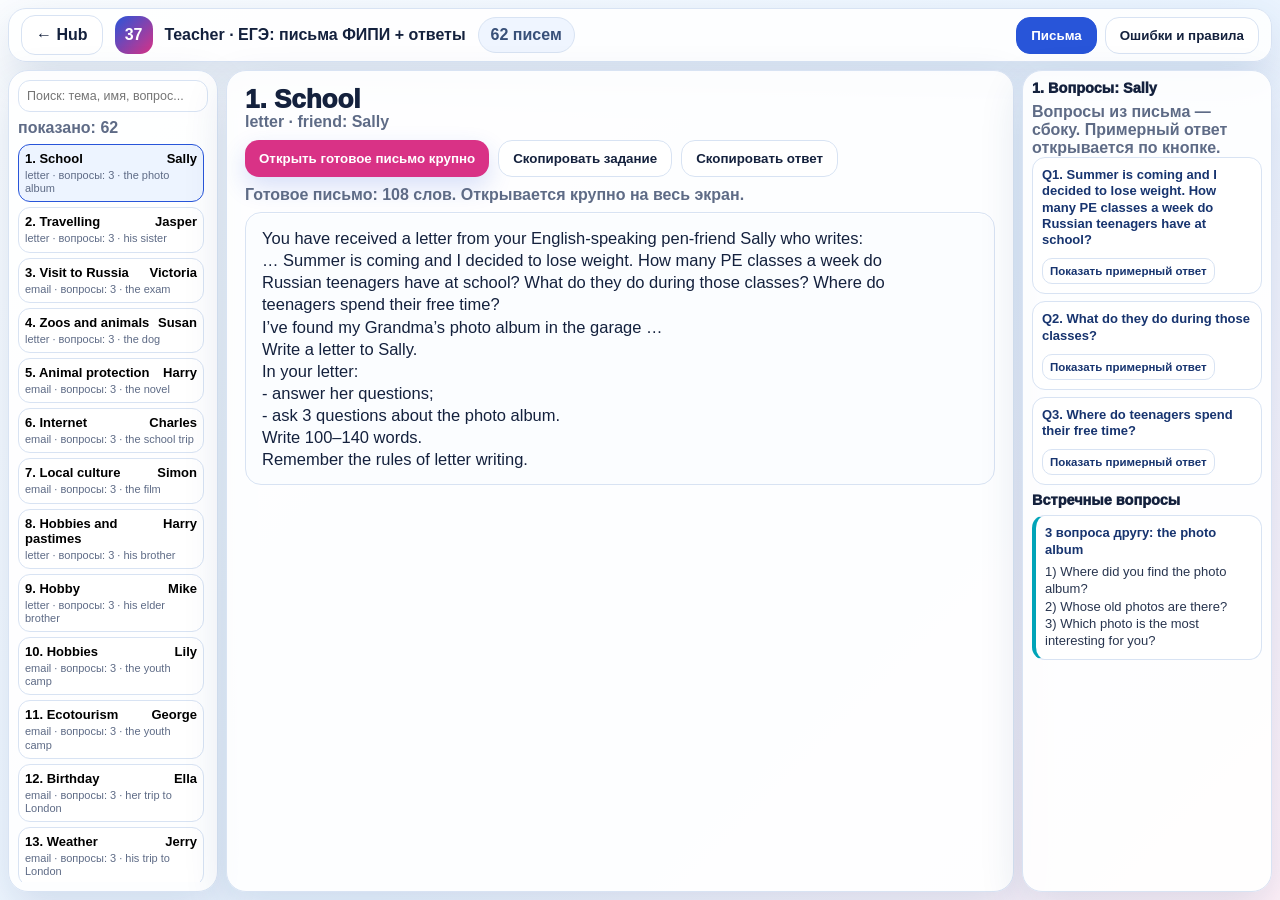
==== letters37/index.html @ 79c01139 "Arina EGE - Teacher: письма 37 ФИПИ на хабе, озвучка интервью Family, вкладка Ask в уроке Co-Authore" ====
<!DOCTYPE html>
<html lang="ru">
<head>
<meta charset="UTF-8">
<meta name="viewport" content="width=device-width,initial-scale=1.0">
<title>Teacher · ЕГЭ 37 — письма ФИПИ</title>
<style>
:root{--bg:#f4f8ff;--card:#fff;--ink:#14213d;--muted:#5e6b86;--line:#d8e3f3;--blue:#2855d9;--cyan:#00a4b8;--pink:#d93286;--soft:#eef5ff;--shadow:0 16px 44px rgba(30,64,120,.14);--r:20px}*{box-sizing:border-box}html,body{height:100%;margin:0;overflow:hidden;font-family:Inter,Segoe UI,Arial,sans-serif;background:linear-gradient(135deg,#fbfdff,#eaf4ff 58%,#fff1f8);color:var(--ink)}button,input{font-family:inherit}.app{height:100vh;display:grid;grid-template-columns:210px minmax(0,1fr) 250px;grid-template-rows:54px 1fr;gap:8px;padding:8px}.top{grid-column:1/4;background:rgba(255,255,255,.88);border:1px solid var(--line);border-radius:18px;box-shadow:var(--shadow);display:flex;align-items:center;justify-content:space-between;padding:0 12px}.brand{display:flex;align-items:center;gap:12px;font-weight:900}.logo{width:38px;height:38px;border-radius:13px;background:linear-gradient(135deg,var(--blue),var(--pink));color:white;display:grid;place-items:center;font-weight:900}.tabs{display:flex;gap:8px;align-items:center}.tab{border:1px solid var(--line);background:#fff;color:var(--ink);border-radius:14px;padding:10px 14px;font-weight:800;cursor:pointer}.tab.active{background:var(--blue);color:white;border-color:var(--blue)}.badge{background:#eff5ff;border:1px solid var(--line);border-radius:999px;padding:8px 12px;font-weight:800;color:#385079}.panel{background:rgba(255,255,255,.9);border:1px solid var(--line);border-radius:var(--r);box-shadow:var(--shadow);min-height:0;overflow:hidden}.left{padding:9px;display:flex;flex-direction:column;gap:7px}.search{width:100%;border:1px solid var(--line);border-radius:12px;padding:8px 8px;font-size:12.5px;outline:none}.list{overflow:auto;padding-right:4px}.item{width:100%;text-align:left;background:#fff;border:1px solid var(--line);border-radius:12px;margin:0 0 5px;padding:6px;cursor:pointer;transition:.15s}.item:hover{transform:translateY(-1px);box-shadow:0 8px 22px rgba(30,64,120,.10)}.item.active{border-color:var(--blue);background:#edf4ff}.itemTop{display:flex;justify-content:space-between;gap:6px;font-weight:900;font-size:13px}.item small{display:block;color:var(--muted);margin-top:3px;line-height:1.2;font-size:11px}.main{padding:14px 18px;overflow:auto}.right{padding:9px;overflow:auto}.titleRow{display:flex;justify-content:space-between;gap:12px;align-items:flex-start;margin-bottom:8px;max-width:860px}.h1{font-size:26px;line-height:1.08;margin:0;font-weight:950}.meta{color:var(--muted);font-weight:700}.prompt{white-space:pre-wrap;background:#fbfdff;border:1px solid var(--line);border-radius:16px;padding:14px 16px;font-size:16.5px;line-height:1.34;box-shadow:inset 0 1px 0 white;max-width:860px;width:100%;margin-top:8px}.actions{display:flex;flex-wrap:wrap;gap:9px;margin:9px 0;max-width:860px}.btn{border:0;border-radius:14px;padding:10px 14px;font-weight:900;cursor:pointer;background:var(--blue);color:#fff;box-shadow:0 10px 24px rgba(40,85,217,.18)}.btn.secondary{background:#fff;color:var(--ink);border:1px solid var(--line);box-shadow:none}.btn.pink{background:var(--pink)}.mini{font-size:13px;padding:8px 10px;border-radius:12px}.sectionTitle{font-size:14.5px;margin:0 0 7px;font-weight:950}.qCard{background:#fff;border:1px solid var(--line);border-radius:13px;padding:9px;margin-bottom:7px}.q{font-weight:900;color:#17346f;margin-bottom:5px;font-size:13px;line-height:1.25}.a{font-size:13px;line-height:1.34;color:#28354f}.sideAnswer{display:none;margin-top:6px;padding:7px 8px;border-radius:10px;background:#f5f9ff;border:1px solid var(--line)}.sideAnswer.show{display:block}.revealBtn{margin-top:5px;font-size:11.5px;border:1px solid var(--line);background:#fff;border-radius:10px;padding:6px 7px;font-weight:900;cursor:pointer;color:#17346f}.ask{border-left:4px solid var(--cyan)}.answerPreview{background:#fff7fb;border-color:#f4cfe4}.rules{display:grid;grid-template-columns:repeat(2,minmax(240px,1fr));gap:12px}.rule{background:#fff;border:1px solid var(--line);border-radius:18px;padding:16px}.rule h3{margin:0 0 8px;font-size:19px}.rule p{margin:0;color:#34415d;line-height:1.45}.hidden{display:none!important}.modal{position:fixed;inset:0;background:rgba(18,32,58,.46);display:none;align-items:center;justify-content:center;padding:24px;z-index:20}.modal.show{display:flex}.modalBox{width:min(940px,96vw);max-height:94vh;background:#fff;border-radius:28px;box-shadow:0 30px 90px rgba(0,0,0,.28);display:flex;flex-direction:column;overflow:hidden}.modalHead{padding:14px 20px;border-bottom:1px solid var(--line);display:flex;justify-content:space-between;gap:12px;align-items:center}.modalTitle{font-size:23px;font-weight:950}.modalText{padding:20px 34px;overflow:auto;white-space:pre-line;font-size:22px;line-height:1.34;max-width:820px;width:100%;margin:0 auto}.modalFoot{border-top:1px solid var(--line);padding:10px 20px;display:flex;justify-content:space-between;align-items:center;color:var(--muted);font-weight:800}.close{background:#fff;border:1px solid var(--line);color:var(--ink);border-radius:14px;padding:10px 14px;font-weight:900;cursor:pointer}#taskNote{max-width:860px}
mark{background:#fff2a8;border-radius:5px;padding:0 2px}@media(max-width:1100px){.app{grid-template-columns:180px minmax(0,1fr) 210px;grid-template-rows:52px minmax(0,1fr);gap:6px;padding:6px}.top{grid-column:1/4}.right{grid-column:auto}.h1{font-size:23px}.prompt{font-size:15.5px;padding:12px 14px;max-width:760px}.modalText{font-size:21px;line-height:1.32}}@media(max-width:760px){html,body{overflow:auto}.app{height:auto;min-height:100vh;display:block}.top,.panel{margin-bottom:12px}.left{height:330px}.main,.right{max-height:none}.prompt{font-size:15px}.modalText{font-size:19px;padding:16px 20px;line-height:1.3}.rules{grid-template-columns:1fr}.tabs{flex-wrap:wrap}.brand span{display:none}}
</style>
</head>
<body>
<div class="app">
  <header class="top">
    <div class="brand"><a href="../index.html" class="tab" style="text-decoration:none">← Hub</a><div class="logo">37</div><span>Teacher · ЕГЭ: письма ФИПИ + ответы</span><span class="badge" id="count">0 писем</span></div>
    <div class="tabs"><button class="tab active" data-view="letters">Письма</button><button class="tab" data-view="rules">Ошибки и правила</button></div>
  </header>
  <aside class="panel left">
    <input id="search" class="search" placeholder="Поиск: тема, имя, вопрос...">
    <div class="meta" id="shown"></div>
    <div class="list" id="list"></div>
  </aside>
  <main class="panel main">
    <section id="lettersMain">
      <div class="titleRow"><div><h1 class="h1" id="letterTitle"></h1><div class="meta" id="letterMeta"></div></div></div>
      <div class="actions"><button class="btn pink" id="openAnswer">Открыть готовое письмо крупно</button><button class="btn secondary" id="copyPrompt">Скопировать задание</button><button class="btn secondary" id="copyAnswer">Скопировать ответ</button></div>
      <div class="meta" id="taskNote"></div>
      <div class="prompt" id="prompt"></div>
    </section>
    <section id="rulesMain" class="hidden">
      <h1 class="h1">Ошибки, которые чаще всего съедают баллы</h1>
      <div class="rules">
        <div class="rule"><h3>Ответы на вопросы</h3><p>Отвечать нужно на все 3 вопроса, в том же смысловом поле. Если есть why / why not, обязательно дать причину.</p></div>
        <div class="rule"><h3>Вопросы другу</h3><p>3 вопроса должны быть строго о теме из инструкции, не повторять данную информацию и не быть одинаковыми по смыслу.</p></div>
        <div class="rule"><h3>Формат</h3><p>Обращение, завершающая фраза и подпись — на отдельных строках. После closing phrase нужна запятая, после имени точка не ставится.</p></div>
        <div class="rule"><h3>Объём</h3><p>Рабочий диапазон: 100–140 слов. С учётом допуска проверяется 90–154 слова; безопаснее держаться около 115–130.</p></div>
        <div class="rule"><h3>Мостики</h3><p>Перед ответами: Now I’d like to answer your questions. Перед вопросами: By the way, I’d like to ask you...</p></div>
        <div class="rule"><h3>Стиль</h3><p>Письмо личное, поэтому стиль дружелюбный: Thanks for your message. Great to hear from you. Write back soon.</p></div>
      </div>
    </section>
  </main>
  <aside class="panel right" id="rightPanel">
    <h2 class="sectionTitle" id="sideTitle">Вопросы</h2>
    <div class="meta">Вопросы из письма — сбоку. Примерный ответ открывается по кнопке.</div>
    <div id="friendQuestions"></div>
    <h2 class="sectionTitle">Встречные вопросы</h2>
    <div id="askQuestions"></div>
  </aside>
</div>
<div class="modal" id="modal">
  <div class="modalBox">
    <div class="modalHead"><div><div class="modalTitle" id="modalTitle"></div><div class="meta" id="modalInfo"></div></div><button class="close" id="closeModal">Закрыть</button></div>
    <div class="modalText" id="modalText"></div>
    <div class="modalFoot"><span>Готовое письмо можно читать с экрана или скопировать.</span><button class="btn secondary mini" onclick="navigator.clipboard?.writeText(document.getElementById('modalText').textContent)">Скопировать</button></div>
  </div>
</div>
<script type="application/json" id="data">[{"id": 1, "name": "Sally", "subject": "", "is_email": false, "prompt": "You have received a letter from your English-speaking pen-friend Sally who writes:\n… Summer is coming and I decided to lose weight. How many PE classes a week do\nRussian teenagers have at school? What do they do during those classes? Where do\nteenagers spend their free time?\nI’ve found my Grandma’s photo album in the garage …\nWrite a letter to Sally.\nIn your letter:\n- answer her questions;\n- ask 3 questions about the photo album.\nWrite 100–140 words.\nRemember the rules of letter writing.", "friend_questions": ["Summer is coming and I decided to lose weight. How many PE classes a week do Russian teenagers have at school?", "What do they do during those classes?", "Where do teenagers spend their free time?"], "ask_about": "the photo album", "topic": "School", "ans": ["Russian teenagers usually have two or three PE classes a week, depending on the school.", "During these lessons, they play team games, run, do exercises and sometimes pass fitness tests.", "In their free time, teenagers often meet friends, go to shopping centres, do sport or just relax online."], "ask": ["Where did you find the photo album?", "Whose old photos are there?", "Which photo is the most interesting for you?"], "answer": "Dear Sally,\n\nThanks for your message. It was great to hear from you.\n\nNow I’d like to answer your questions. Russian teenagers usually have two or three PE classes a week, depending on the school. During these lessons, they play team games, run, do exercises and sometimes pass fitness tests. In their free time, teenagers often meet friends, go to shopping centres, do sport or just relax online.\n\nBy the way, I’d like to ask you some questions about the photo album. Where did you find the photo album? Whose old photos are there? Which photo is the most interesting for you?\n\nWrite back soon.\nBest wishes,\nSasha", "word_count": 108}, {"id": 2, "name": "Jasper", "subject": "", "is_email": false, "prompt": "You have received a letter from your English-speaking pen-friend Jasper who writes:\n… My friends have just come back from a trip to Africa. It’s been my dream for years!\nWhat is your dream trip, where would you like to go and why? Whom would you like\nto take with you? What is the most difficult thing for you when you travel?\nMy sister is getting married …\nWrite a letter to Jasper.\nIn your letter:\n- answer his questions;\n- ask 3 questions about his sister.\nWrite 100––140 words.\nRemember the rules of letter writing.", "friend_questions": ["It’s been my dream for years! What is your dream trip, where would you like to go and why?", "Whom would you like to take with you?", "What is the most difficult thing for you when you travel?"], "ask_about": "his sister", "topic": "Travelling", "ans": ["My dream trip is to Japan because I would love to see Tokyo, Kyoto and traditional temples.", "I would take my best friend with me, as we enjoy discovering new places together.", "The most difficult thing for me when I travel is planning everything carefully and not forgetting important documents."], "ask": ["When is your sister getting married?", "Where will the wedding take place?", "Are you going to help with the preparations?"], "answer": "Dear Jasper,\n\nThanks for your message. It was great to hear from you.\n\nNow I’d like to answer your questions. My dream trip is to Japan because I would love to see Tokyo, Kyoto and traditional temples. I would take my best friend with me, as we enjoy discovering new places together. The most difficult thing for me when I travel is planning everything carefully and not forgetting important documents.\n\nBy the way, I’d like to ask you some questions about your sister. When is your sister getting married? Where will the wedding take place? Are you going to help with the preparations?\n\nWrite back soon.\nBest wishes,\nSasha", "word_count": 109}, {"id": 3, "name": "Victoria", "subject": "", "is_email": true, "prompt": "You have received an email message from your English-speaking pen-friend Victoria.\n…My parents and I want to take a tour across Russia next summer. We need your\nadvice. What cities should we visit, why these? Is it better to travel by rail or by air in\nRussia? What is the weather like in summer?\nI’ve passed my Spanish exam! …\nWrite an email to Victoria.\nIn your message:\n– answer her questions;\n– ask 3 questions about the exam.\nWrite 100–140 words.\nRemember the rules of email writing.", "friend_questions": ["What cities should we visit, why these?", "Is it better to travel by rail or by air in Russia?", "What is the weather like in summer?"], "ask_about": "the exam", "topic": "Visit to Russia", "ans": ["I think you should visit Moscow and St. Petersburg because they have famous museums, beautiful architecture and a lot of history.", "Travelling by rail is usually better if you want to see more of the country, but flying is faster for long distances.", "In summer the weather in Russia can be warm and sunny, though it may change quickly."], "ask": ["Was the Spanish exam difficult?", "How long did you prepare for it?", "What mark did you get?"], "answer": "Dear Victoria,\n\nThanks for your message. It was great to hear from you.\n\nNow I’d like to answer your questions. I think you should visit Moscow and St. Petersburg because they have famous museums, beautiful architecture and a lot of history. Travelling by rail is usually better if you want to see more of the country, but flying is faster for long distances. In summer the weather in Russia can be warm and sunny, though it may change quickly.\n\nBy the way, I’d like to ask you some questions about the exam. Was the Spanish exam difficult? How long did you prepare for it? What mark did you get?\n\nWrite back soon.\nBest wishes,\nSasha", "word_count": 115}, {"id": 4, "name": "Susan", "subject": "", "is_email": false, "prompt": "You have received a letter from your English-speaking pen-friend Susan who\nwrites:…\nYesterday I went to the zoo. What are the benefits of zoos in your opinion? Do you\nthink there should be a zoo in every city and why? Is it better to keep wild animals in\nnatural reserves than in cages and why?\nBy the way, I’ve taken a dog from a dog shelter…\nWrite a letter to Susan.\nIn your letter\n- answer her questions\n- ask 3 questions about the dog\nWrite 100––140 words.\nRemember the rules of letter writing.", "friend_questions": ["Yesterday I went to the zoo. What are the benefits of zoos in your opinion?", "Do you think there should be a zoo in every city and why?", "Is it better to keep wild animals in natural reserves than in cages and why?"], "ask_about": "the dog", "topic": "Zoos and animals", "ans": ["In my opinion, zoos can protect rare animals and teach people more about wildlife.", "I do not think every city needs a zoo because animals need enough space and good care.", "Natural reserves are better for wild animals because they live in a more natural environment and have more freedom."], "ask": ["What is your dog’s name?", "How old is it?", "Was it difficult to take it from the shelter?"], "answer": "Dear Susan,\n\nThanks for your message. It was great to hear from you.\n\nNow I’d like to answer your questions. In my opinion, zoos can protect rare animals and teach people more about wildlife. I do not think every city needs a zoo because animals need enough space and good care. Natural reserves are better for wild animals because they live in a more natural environment and have more freedom.\n\nBy the way, I’d like to ask you some questions about the dog. What is your dog’s name? How old is it? Was it difficult to take it from the shelter?\n\nWrite back soon.\nBest wishes,\nSasha", "word_count": 107}, {"id": 5, "name": "Harry", "subject": "Animal protection", "is_email": true, "prompt": "You have received an email message from your English-speaking pen-friend Harry:\nFrom: Harry@mail.uk\nTo: Russian_friend@ege.ru\nSubject: Animal protection\n… Last month our class went to the zoo to find out about the animal conservation\nprogramme. Are there any endangered animals in Russia and what are these? Do you\nconsider helping animals important, why or why not? What can people do to help\nendangered species?\nI’ve just finished reading an interesting novel …\nWrite an email to Harry.\nIn your message:\n– answer his questions;\n– ask 3 questions about the novel.\nWrite 100 – 140 words.\nRemember the rules of email writing.", "friend_questions": ["Are there any endangered animals in Russia and what are these?", "Do you consider helping animals important, why or why not?", "What can people do to help endangered species?"], "ask_about": "the novel", "topic": "Animal protection", "ans": ["Yes, there are endangered animals in Russia, such as Amur tigers and snow leopards.", "I consider helping animals important because people are responsible for many environmental problems.", "People can donate money, support nature reserves and avoid buying products that harm wildlife."], "ask": ["What is the novel about?", "Who is the main character?", "Would you recommend this novel to me?"], "answer": "Dear Harry,\n\nThanks for your message. It was great to hear from you, and I hope you are doing well.\n\nNow I’d like to answer your questions. Yes, there are endangered animals in Russia, such as Amur tigers and snow leopards. I consider helping animals important because people are responsible for many environmental problems. People can donate money, support nature reserves and avoid buying products that harm wildlife.\n\nBy the way, I’d like to ask you some questions about the novel. What is the novel about? Who is the main character? Would you recommend this novel to me?\n\nWrite back soon.\nBest wishes,\nSasha", "word_count": 104}, {"id": 6, "name": "Charles", "subject": "Internet", "is_email": true, "prompt": "You have received an email message from your English-speaking pen-friend Charles:\nFrom: Charles@mail.uk\nTo: Russian_friend@ege.ru\nSubject: Internet\n… My parents gave me a laptop for my birthday. What do you use the Internet\nfor? What do you usually download from the Internet? Is it popular with Russian\nteenagers to have their own blogs or websites, why or why not?\nYesterday I went with my class on a school trip to the capital …\nWrite an email to Charles.\nIn your message:\n– answer his questions;\n– ask 3 questions about the school trip.\nWrite 100–140 words.\nRemember the rules of email writing.", "friend_questions": ["My parents gave me a laptop for my birthday. What do you use the Internet for?", "What do you usually download from the Internet?", "Is it popular with Russian teenagers to have their own blogs or websites, why or why not?"], "ask_about": "the school trip", "topic": "Internet", "ans": ["I use the Internet for studying, watching videos, chatting with friends and looking for useful information.", "I usually download films, music and study materials when I need them for school.", "Having blogs is quite popular with Russian teenagers because they like sharing their opinions, hobbies and photos."], "ask": ["Where did you go on your school trip?", "How long did the trip last?", "What impressed you most in the capital?"], "answer": "Dear Charles,\n\nThanks for your message. It was great to hear from you.\n\nNow I’d like to answer your questions. I use the Internet for studying, watching videos, chatting with friends and looking for useful information. I usually download films, music and study materials when I need them for school. Having blogs is quite popular with Russian teenagers because they like sharing their opinions, hobbies and photos.\n\nBy the way, I’d like to ask you some questions about the school trip. Where did you go on your school trip? How long did the trip last? What impressed you most in the capital?\n\nWrite back soon.\nBest wishes,\nSasha", "word_count": 108}, {"id": 7, "name": "Simon", "subject": "", "is_email": true, "prompt": "You have received an email message from your English-speaking pen-friend Simon.\n…Yesterday there was a local crafts festival in my region. It was incredible! What\ncultural events are held in your region? How often do you visit such local events? Do\nyou think it is important for teenagers to take part in local cultural events, and why?\nI’ve just finished watching an interesting film…\nWrite an email to Simon.\nIn your message:\n– answer his questions;\n– ask 3 questions about the film.\nWrite 100–140 words.\nRemember the rules of email writing.", "friend_questions": ["It was incredible! What cultural events are held in your region?", "How often do you visit such local events?", "Do you think it is important for teenagers to take part in local cultural events, and why?"], "ask_about": "the film", "topic": "Local culture", "ans": ["In my region, concerts, exhibitions, fairs and festivals are often held in parks or cultural centres.", "I visit such events several times a year, especially when my friends invite me.", "I think teenagers should take part in local cultural events because it helps them understand their traditions better."], "ask": ["What is the film about?", "Who played the main role?", "Did you like the ending?"], "answer": "Dear Simon,\n\nThanks for your message. It was great to hear from you.\n\nNow I’d like to answer your questions. In my region, concerts, exhibitions, fairs and festivals are often held in parks or cultural centres. I visit such events several times a year, especially when my friends invite me. I think teenagers should take part in local cultural events because it helps them understand their traditions better.\n\nBy the way, I’d like to ask you some questions about the film. What is the film about? Who played the main role? Did you like the ending?\n\nWrite back soon.\nBest wishes,\nSasha", "word_count": 102}, {"id": 8, "name": "Harry", "subject": "", "is_email": false, "prompt": "You have received a letter from your English-speaking pen-friend Harry who\nwrites:…\nAt school we are doing an interesting project on the most popular pastimes with\nteenagers. What are the top leisure activities among Russian teenagers? What hobby\ndo you have, if any at all? Do you think it is important for friends or relatives to\nshare one’s hobby, and why or why not?\nAs for the latest news, my brother has won a tennis tournament…\nWrite a letter to Harry.\nIn your letter:\n- answer his questions;\n- ask 3 questions about his brother.\nWrite 100–140 words.\nRemember the rules of letter writing.", "friend_questions": ["What are the top leisure activities among Russian teenagers?", "What hobby do you have, if any at all?", "Do you think it is important for friends or relatives to share one’s hobby, and why or why not?"], "ask_about": "his brother", "topic": "Hobbies and pastimes", "ans": ["The top leisure activities among Russian teenagers are listening to music, watching films, playing sport and spending time online.", "My hobby is reading and learning English because it helps me relax and improve my skills.", "I think friends and relatives do not have to share one hobby, but common interests can make relationships warmer."], "ask": ["What tournament did your brother win?", "How long has he played tennis?", "How did your family celebrate his victory?"], "answer": "Dear Harry,\n\nThanks for your message. It was great to hear from you.\n\nNow I’d like to answer your questions. The top leisure activities among Russian teenagers are listening to music, watching films, playing sport and spending time online. My hobby is reading and learning English because it helps me relax and improve my skills. I think friends and relatives do not have to share one hobby, but common interests can make relationships warmer.\n\nBy the way, I’d like to ask you some questions about your brother. What tournament did your brother win? How long has he played tennis? How did your family celebrate his victory?\n\nWrite back soon.\nBest wishes,\nSasha", "word_count": 112}, {"id": 9, "name": "Mike", "subject": "", "is_email": false, "prompt": "You have received a letter from your English-speaking pen-friend Mike who writes:\n… I’ve got new hobbies –– recording birds’ songs and taking pictures of wild life.\nWhat hobby do you have? How much time do you spend on it? What do your parents\nand friends think of your hobby?\nHooray! My elder brother promised to be back home from college on my birthday …\nWrite a letter to Mike.\nIn your letter\n–– answer his questions\n–– ask 3 questions about his elder brother\nWrite 100––140 words.\nRemember the rules of letter writing.", "friend_questions": ["I’ve got new hobbies –– recording birds’ songs and taking pictures of wild life. What hobby do you have?", "How much time do you spend on it?", "What do your parents and friends think of your hobby?"], "ask_about": "his elder brother", "topic": "Hobby", "ans": ["My hobby is taking photos, especially of nature and city streets.", "I spend about two or three hours a week on it when I have free time.", "My parents and friends support my hobby because it is creative and helps me notice beautiful things around me."], "ask": ["When will your elder brother come home?", "Does he study far from home?", "What will you do together on your birthday?"], "answer": "Dear Mike,\n\nThanks for your message. It was great to hear from you.\n\nNow I’d like to answer your questions. My hobby is taking photos, especially of nature and city streets. I spend about two or three hours a week on it when I have free time. My parents and friends support my hobby because it is creative and helps me notice beautiful things around me.\n\nBy the way, I’d like to ask you some questions about your elder brother. When will your elder brother come home? Does he study far from home? What will you do together on your birthday?\n\nWrite back soon.\nBest wishes,\nSasha", "word_count": 107}, {"id": 10, "name": "Lily", "subject": "Hobbies", "is_email": true, "prompt": "You have received an email message from your English-speaking pen-friend Lily.\nFrom: Lily@mail.uk\nTo: Russian_friend@ege.ru\nSubject: Hobbies\n…Many of my friends enjoy roller-skating in their free time, and I like it too. How do\nyou and your friends spend free time in your region? Which hobbies are popular with\nteens in Russia? What new hobby would you like to try in the future, and why this\none?\nLast week I returned from a sports youth camp…\nWrite an email to Lily.\nIn your message:\n– answer her questions;\n– ask 3 questions about the youth camp.\nWrite 100–140 words.\nRemember the rules of email writing.", "friend_questions": ["How do you and your friends spend free time in your region?", "Which hobbies are popular with teens in Russia?", "What new hobby would you like to try in the future, and why this one?"], "ask_about": "the youth camp", "topic": "Hobbies", "ans": ["My friends and I usually spend our free time walking, going to the cinema or playing sports.", "Many Russian teenagers enjoy dancing, gaming, blogging, drawing and doing sport.", "I would like to try rock climbing because it looks exciting and develops courage."], "ask": ["Where was the sports youth camp?", "How long did you stay there?", "What activities did you enjoy most?"], "answer": "Dear Lily,\n\nThanks for your message. It was great to hear from you.\n\nNow I’d like to answer your questions. My friends and I usually spend our free time walking, going to the cinema or playing sports. Many Russian teenagers enjoy dancing, gaming, blogging, drawing and doing sport. I would like to try rock climbing because it looks exciting and develops courage.\n\nBy the way, I’d like to ask you some questions about the youth camp. Where was the sports youth camp? How long did you stay there? What activities did you enjoy most?\n\nWrite back soon.\nBest wishes,\nSasha", "word_count": 100}, {"id": 11, "name": "George", "subject": "Ecotourism", "is_email": true, "prompt": "You have received an email message from your English-speaking pen-friend George:\nFrom: George@mail.uk\nTo: Russian_friend@ege.ru\nSubject: Ecotourism\n… In the modern world ecotourism has become a popular way to spend holidays.\nWhat is your attitude to ecotourism? Is it popular in your country, why or why not?\nWhat new opportunities does ecotourism offer?\nBy the way, I’ve just returned from a youth camp…\nWrite an email to George.\nIn your message:\n– answer his questions;\n– ask 3 questions about the youth camp.\nWrite 100 – 140 words.\nRemember the rules of email writing.", "friend_questions": ["In the modern world ecotourism has become a popular way to spend holidays. What is your attitude to ecotourism?", "Is it popular in your country, why or why not?", "What new opportunities does ecotourism offer?"], "ask_about": "the youth camp", "topic": "Ecotourism", "ans": ["I have a positive attitude to ecotourism because it allows people to travel and respect nature at the same time.", "It is becoming more popular in Russia because many people want quiet holidays away from big cities.", "Ecotourism offers opportunities to see wild nature, learn about local culture and support small communities."], "ask": ["Where was the youth camp?", "What did you do there?", "Did you make any new friends?"], "answer": "Dear George,\n\nThanks for your message. It was great to hear from you.\n\nNow I’d like to answer your questions. I have a positive attitude to ecotourism because it allows people to travel and respect nature at the same time. It is becoming more popular in Russia because many people want quiet holidays away from big cities. Ecotourism offers opportunities to see wild nature, learn about local culture and support small communities.\n\nBy the way, I’d like to ask you some questions about the youth camp. Where was the youth camp? What did you do there? Did you make any new friends?\n\nWrite back soon.\nBest wishes,\nSasha", "word_count": 108}, {"id": 12, "name": "Ella", "subject": "Birthday", "is_email": true, "prompt": "You have received an email message from your English-speaking pen-friend Ella:\nFrom: Ella@mail.ukTo: Russian_friend@ege.ru\nSubject: Birthday\n…I’ve checked my diary and found out that I missed your birthday. I’m so sorry about\nthat! I hope you enjoyed it this year! Which birthday gifts are popular in Russia?\nHow do you usually celebrate your birthday? What is the best gift you’ve ever got?\nI’m going to visit my friends in London soon…\nWrite an email to Ella.\nIn your message:\n- answer her questions;\n- ask 3 questions about her trip to London.\nWrite 100–140 words.\nRemember the rules of email writing.", "friend_questions": ["I’m so sorry about that! I hope you enjoyed it this year! Which birthday gifts are popular in Russia?", "How do you usually celebrate your birthday?", "What is the best gift you’ve ever got?"], "ask_about": "her trip to London", "topic": "Birthday", "ans": ["Popular birthday gifts in Russia are gadgets, books, cosmetics, clothes and gift cards.", "I usually celebrate my birthday with my family first and then meet my friends.", "The best gift I have ever got was a camera because it helped me start a new hobby."], "ask": ["When are you going to London?", "Who are you going to visit there?", "What places would you like to see?"], "answer": "Dear Ella,\n\nThanks for your message. It was great to hear from you.\n\nNow I’d like to answer your questions. Popular birthday gifts in Russia are gadgets, books, cosmetics, clothes and gift cards. I usually celebrate my birthday with my family first and then meet my friends. The best gift I have ever got was a camera because it helped me start a new hobby.\n\nBy the way, I’d like to ask you some questions about your trip to London. When are you going to London? Who are you going to visit there? What places would you like to see?\n\nWrite back soon.\nBest wishes,\nSasha", "word_count": 106}, {"id": 13, "name": "Jerry", "subject": "Weather", "is_email": true, "prompt": "You have received an email message from your English-speaking pen-friend Jerry:\nFrom: Jerry@mail.uk\nTo: Russian_friend@ege.ru\nSubject: Weather\n…This year the weather in winter was unusually cold. What about the weather in\nyour region this winter? What do you do when it is snowing heavily? What is your\nfavourite season, why?...\nI’ve just returned from a trip to London...\nWrite an email to Jerry.\nIn your message:\n- answer his questions;\n- ask 3 questions about his trip to London.\nWrite 100––140 words.\nRemember the rules of email writing.", "friend_questions": ["This year the weather in winter was unusually cold. What about the weather in your region this winter?", "What do you do when it is snowing heavily?", "What is your favourite season, why?"], "ask_about": "his trip to London", "topic": "Weather", "ans": ["This winter in my region was rather cold and snowy, especially in January.", "When it is snowing heavily, I usually stay at home, drink hot tea and watch films.", "My favourite season is spring because the weather becomes warmer and nature looks fresh again."], "ask": ["How long did your trip to London last?", "What was the weather like there?", "What sights did you visit?"], "answer": "Dear Jerry,\n\nThanks for your message. It was great to hear from you.\n\nNow I’d like to answer your questions. This winter in my region was rather cold and snowy, especially in January. When it is snowing heavily, I usually stay at home, drink hot tea and watch films. My favourite season is spring because the weather becomes warmer and nature looks fresh again.\n\nBy the way, I’d like to ask you some questions about your trip to London. How long did your trip to London last? What was the weather like there? What sights did you visit?\n\nWrite back soon.\nBest wishes,\nSasha", "word_count": 104}, {"id": 14, "name": "Olivia", "subject": "Online shopping", "is_email": true, "prompt": "You have received an email message from your English-speaking pen-friend\nOlivia:From: Olivia@mail.uk\nTo: Russian_friend@ege.ru\nSubject: Online shopping\n…Most of my friends prefer shopping online today. What kind of shopping do you\nprefer? Is online shopping popular in your country, and why or why not? What are\nthe possible risks of shopping online?\nI’ve passed all my school exams at last…\nWrite an email to Olivia.\nIn your message:\n–– answer her questions;\n–– ask 3 questions about her school exams.\nWrite 100––140 words.\nRemember the rules of email writing.", "friend_questions": ["Most of my friends prefer shopping online today. What kind of shopping do you prefer?", "Is online shopping popular in your country, and why or why not?", "What are the possible risks of shopping online?"], "ask_about": "her school exams", "topic": "Online shopping", "ans": ["I prefer online shopping because it is quick and there is usually a wider choice of goods.", "Online shopping is popular in Russia because people can compare prices and order things from home.", "The main risks are late delivery, poor quality and unsafe payment websites."], "ask": ["Which exams did you pass?", "Which exam was the most difficult?", "How did you celebrate the end of exams?"], "answer": "Dear Olivia,\n\nThanks for your message. It was great to hear from you.\n\nNow I’d like to answer your questions. I prefer online shopping because it is quick and there is usually a wider choice of goods. Online shopping is popular in Russia because people can compare prices and order things from home. The main risks are late delivery, poor quality and unsafe payment websites.\n\nBy the way, I’d like to ask you some questions about your school exams. Which exams did you pass? Which exam was the most difficult? How did you celebrate the end of exams?\n\nWrite back soon.\nBest wishes,\nSasha", "word_count": 104}, {"id": 15, "name": "Jane", "subject": "", "is_email": false, "prompt": "You have received a letter from your English-speaking pen-friend Jane who writes:\n… I went shopping with my parents yesterday. Do you prefer to shop online or in\nregular stores? Why do you think many people like to spend their week-ends in big\nshopping malls? Do you like to go shopping on your own or with friends and why?\nYou know, I celebrated my birthday last week …Write a letter to Jane.\nIn your letter\n- answer her questions\n- ask 3 questions about her birthday celebration\nWrite 100––140 words.\nRemember the rules of letter writing.", "friend_questions": ["I went shopping with my parents yesterday. Do you prefer to shop online or in regular stores?", "Why do you think many people like to spend their week-ends in big shopping malls?", "Do you like to go shopping on your own or with friends and why?"], "ask_about": "her birthday celebration", "topic": "Shopping", "ans": ["I prefer shopping online because it saves time, but I buy shoes and clothes in regular stores.", "Many people spend weekends in shopping malls because they can shop, eat out and watch films in one place.", "I like shopping with friends because they can give honest advice."], "ask": ["Where did you celebrate your birthday?", "Who came to the party?", "What presents did you get?"], "answer": "Dear Jane,\n\nThanks for your message. It was great to hear from you.\n\nNow I’d like to answer your questions. I prefer shopping online because it saves time, but I buy shoes and clothes in regular stores. Many people spend weekends in shopping malls because they can shop, eat out and watch films in one place. I like shopping with friends because they can give honest advice.\n\nBy the way, I’d like to ask you some questions about your birthday celebration. Where did you celebrate your birthday? Who came to the party? What presents did you get?\n\nWrite back soon.\nBest wishes,\nSasha", "word_count": 103}, {"id": 16, "name": "Lily", "subject": "", "is_email": false, "prompt": "You have received a letter from your English-speaking pen-friend Lily who writes:\n… School is over! Holidays are looming on the horizon, hurrah! Where do Russian\nteenagers spend their summer holidays? What entertainment is popular among them?\nHow do you prefer to spend your free time?\nI took all my final exams last week ...\nWrite a letter to Lily.\nIn your letter:\n- answer her questions;\n- ask 3 questions about her school-leaving exams.\nWrite 100––140 words.\nRemember the rules of letter writing.", "friend_questions": ["School is over! Holidays are looming on the horizon, hurrah! Where do Russian teenagers spend their summer holidays?", "What entertainment is popular among them?", "How do you prefer to spend your free time?"], "ask_about": "her school-leaving exams", "topic": "Summer holidays", "ans": ["Russian teenagers spend their summer holidays at home, at the seaside, in camps or at their grandparents’ dachas.", "Popular entertainment includes swimming, cycling, playing games, going to the cinema and meeting friends.", "I prefer to spend my free time outdoors because it helps me relax after school."], "ask": ["Which school-leaving exams did you take?", "Were they difficult?", "How did you feel after the exams?"], "answer": "Dear Lily,\n\nThanks for your message. It was great to hear from you.\n\nNow I’d like to answer your questions. Russian teenagers spend their summer holidays at home, at the seaside, in camps or at their grandparents’ dachas. Popular entertainment includes swimming, cycling, playing games, going to the cinema and meeting friends. I prefer to spend my free time outdoors because it helps me relax after school.\n\nBy the way, I’d like to ask you some questions about your school-leaving exams. Which school-leaving exams did you take? Were they difficult? How did you feel after the exams?\n\nWrite back soon.\nBest wishes,\nSasha", "word_count": 103}, {"id": 17, "name": "Jessica", "subject": "Holidays", "is_email": true, "prompt": "You have received an email message from your English-speaking pen-friend Jessica:\nFrom: Jessica@mail.uk\nTo: Russian_friend@ege.ru\nSubject: Holidays\n…Hurrah! Summer is finally here. Do you spend your summer holidays with your\nfamily or your friends? Where do you usually spend your holidays? Why do you think\nsome people enjoy spending holidays where they live?\nMy brother Tim has just passed his exams...\nWrite an email to Jessica.\nIn your message:\n– answer her questions;\n– ask 3 questions about the exams.\nWrite 100–140 words.\nRemember the rules of email writing.", "friend_questions": ["Hurrah! Summer is finally here. Do you spend your summer holidays with your family or your friends?", "Where do you usually spend your holidays?", "Why do you think some people enjoy spending holidays where they live?"], "ask_about": "the exams", "topic": "Holidays", "ans": ["I usually spend my summer holidays with my family, but I also meet my friends quite often.", "Most often, I spend my holidays at home or at my grandparents’ dacha.", "Some people enjoy staying where they live because it is cheaper and they can rest without long journeys."], "ask": ["Which exams has Tim passed?", "Did he get good results?", "How did your family celebrate his success?"], "answer": "Dear Jessica,\n\nThanks for your message. It was great to hear from you.\n\nNow I’d like to answer your questions. I usually spend my summer holidays with my family, but I also meet my friends quite often. Most often, I spend my holidays at home or at my grandparents’ dacha. Some people enjoy staying where they live because it is cheaper and they can rest without long journeys.\n\nBy the way, I’d like to ask you some questions about the exams. Which exams has Tim passed? Did he get good results? How did your family celebrate his success?\n\nWrite back soon.\nBest wishes,\nSasha", "word_count": 104}, {"id": 18, "name": "Sammy", "subject": "", "is_email": false, "prompt": "You have received a letter from your English-speaking pen-friend Sammy who\nwrites:…\nSummer is coming and my sister has decided to lose weight. Do Russian teenagers\nlead a healthy lifestyle, why or why not? What sports and games are popular among\nthem? How do teenagers spend their free time?\nI’m planning my winter holidays …\nWrite a letter to Sammy.\nIn your letter:\n–– answer his questions;\n–– ask 3 questions about his plans for the winter holidays.\nWrite 100––140 words.\nRemember the rules of letter writing.", "friend_questions": ["Do Russian teenagers lead a healthy lifestyle, why or why not?", "What sports and games are popular among them?", "How do teenagers spend their free time?"], "ask_about": "his plans for the winter holidays", "topic": "Healthy lifestyle", "ans": ["Some Russian teenagers lead a healthy lifestyle, but others do not because they spend too much time online.", "Football, basketball, volleyball, swimming and skating are popular among them.", "Teenagers usually spend free time with friends, at sports clubs, in parks or on the Internet."], "ask": ["Where are you planning to go for your winter holidays?", "Who will travel with you?", "What activities are you going to try?"], "answer": "Dear Sammy,\n\nThanks for your message. It was great to hear from you.\n\nNow I’d like to answer your questions. Some Russian teenagers lead a healthy lifestyle, but others do not because they spend too much time online. Football, basketball, volleyball, swimming and skating are popular among them. Teenagers usually spend free time with friends, at sports clubs, in parks or on the Internet.\n\nBy the way, I’d like to ask you some questions about your plans for the winter holidays. Where are you planning to go for your winter holidays? Who will travel with you? What activities are you going to try?\n\nWrite back soon.\nBest wishes,\nSasha", "word_count": 109}, {"id": 19, "name": "Alice", "subject": "", "is_email": false, "prompt": "You have received a letter from your English-speaking pen-friend Alice who writes:\n... I’ve decided to go on a diet –– I want to lose a few pounds. What are the most\nefficient ways to lose weight, in your opinion? Why do many people try to follow a\nhealthy lifestyle? How important is your family’s support if you choose a healthy\nlifestyle as your goal?\nYesterday my friends and I went to the cinema to watch a new film …\nWrite a letter to Alice.\nIn your letter\n- answer her questions\n- ask 3 questions about the new film\nWrite 100––140 words.\nRemember the rules of letter writing.", "friend_questions": ["What are the most efficient ways to lose weight, in your opinion?", "Why do many people try to follow a healthy lifestyle?", "How important is your family’s support if you choose a healthy lifestyle as your goal?"], "ask_about": "the new film", "topic": "Healthy lifestyle and weight", "ans": ["The most efficient ways to lose weight are eating balanced meals, doing regular exercise and sleeping enough.", "Many people follow a healthy lifestyle because they want to feel energetic and avoid illnesses.", "Family support is very important because it is easier to keep healthy habits together."], "ask": ["What was the new film about?", "Who did you go to the cinema with?", "Did you like the film?"], "answer": "Dear Alice,\n\nThanks for your message. It was great to hear from you.\n\nNow I’d like to answer your questions. The most efficient ways to lose weight are eating balanced meals, doing regular exercise and sleeping enough. Many people follow a healthy lifestyle because they want to feel energetic and avoid illnesses. Family support is very important because it is easier to keep healthy habits together.\n\nBy the way, I’d like to ask you some questions about the new film. What was the new film about? Who did you go to the cinema with? Did you like the film?\n\nWrite back soon.\nBest wishes,\nSasha", "word_count": 105}, {"id": 20, "name": "Olivia", "subject": "", "is_email": false, "prompt": "You have received a letter from your English-speaking pen-friend Olivia who writes:\n… I know it’s often cold in Russia in winter. What do you usually do not to catch a\ncold? What is a healthy lifestyle for you? How can you catch up with the class if you\ndo fall ill?\nMy cousin is coming to stay with us for Thanksgiving …Write a letter to Olivia.\nIn your letter:\n–– answer her questions\n–– ask 3 questions about her cousin\nWrite 100––140 words.\nRemember the rules of letter writing.", "friend_questions": ["I know it’s often cold in Russia in winter. What do you usually do not to catch a cold?", "What is a healthy lifestyle for you?", "How can you catch up with the class if you do fall ill?"], "ask_about": "her cousin", "topic": "Health in winter", "ans": ["Not to catch a cold, I wear warm clothes, drink hot tea and try to sleep enough.", "For me, a healthy lifestyle means regular exercise, balanced food and less stress.", "If I fall ill, I can catch up with the class by asking classmates for notes and doing homework online."], "ask": ["When is your cousin coming?", "How long will he stay with you?", "What are you going to do together?"], "answer": "Dear Olivia,\n\nThanks for your message. It was great to hear from you.\n\nNow I’d like to answer your questions. Not to catch a cold, I wear warm clothes, drink hot tea and try to sleep enough. For me, a healthy lifestyle means regular exercise, balanced food and less stress. If I fall ill, I can catch up with the class by asking classmates for notes and doing homework online.\n\nBy the way, I’d like to ask you some questions about your cousin. When is your cousin coming? How long will he stay with you? What are you going to do together?\n\nWrite back soon.\nBest wishes,\nSasha", "word_count": 108}, {"id": 21, "name": "Mike", "subject": "", "is_email": false, "prompt": "You have received a letter from your English-speaking pen-friend Mike who writes:\n… Last weekend I volunteered for a local event helping the elderly people. Have you\never participated in any volunteer projects? What are you ready to do to help the\nlocal community, if at all? Do you consider volunteer work important for teenagers,\nand why or why not?\nYesterday my friend got an unusual present …\nWrite a letter to Mike.\nIn your letter:\n- answer his questions;\n- ask 3 questions about the present.\nWrite 100–140 words.\nRemember the rules of letter writing.", "friend_questions": ["Have you ever participated in any volunteer projects?", "What are you ready to do to help the local community, if at all?", "Do you consider volunteer work important for teenagers, and why or why not?"], "ask_about": "the present", "topic": "Volunteering", "ans": ["Yes, I have participated in a volunteer project at school, where we collected clothes and books for people in need.", "I am ready to clean parks, help elderly neighbours and take part in charity events.", "I think volunteering is important for teenagers because it teaches kindness and responsibility."], "ask": ["What present did your friend get?", "Who gave it to him?", "Why was it unusual?"], "answer": "Dear Mike,\n\nThanks for your message. It was great to hear from you.\n\nNow I’d like to answer your questions. Yes, I have participated in a volunteer project at school, where we collected clothes and books for people in need. I am ready to clean parks, help elderly neighbours and take part in charity events. I think volunteering is important for teenagers because it teaches kindness and responsibility.\n\nBy the way, I’d like to ask you some questions about the present. What present did your friend get? Who gave it to him? Why was it unusual?\n\nWrite back soon.\nBest wishes,\nSasha", "word_count": 102}, {"id": 22, "name": "Nancy", "subject": "", "is_email": false, "prompt": "You have received a letter from your English-speaking pen-friend Nancy who writes:\n… We’ve volunteered to plant trees in the park. Is volunteering popular in Russia\ntoday, why yes or no? What environmental issues do teenagers discuss today? What\ndo you do to help our planet?\nMy uncle has come to visit us …\nWrite a letter to Nancy.\nIn your letter:\n- answer her questions;\n- ask 3 questions about her uncle.\nWrite 100––140 words.\nRemember the rules of letter writing.", "friend_questions": ["We’ve volunteered to plant trees in the park. Is volunteering popular in Russia today, why yes or no?", "What environmental issues do teenagers discuss today?", "What do you do to help our planet?"], "ask_about": "her uncle", "topic": "Volunteering and environment", "ans": ["Volunteering is becoming more popular in Russia because many young people want to be useful.", "Teenagers often discuss pollution, climate change, rubbish and endangered animals.", "I help our planet by saving water, recycling paper and using reusable bags."], "ask": ["When did your uncle come to visit you?", "How long will he stay?", "What are you going to do together?"], "answer": "Dear Nancy,\n\nThanks for your message. It was great to hear from you, and I hope you are doing well.\n\nNow I’d like to answer your questions. Volunteering is becoming more popular in Russia because many young people want to be useful. Teenagers often discuss pollution, climate change, rubbish and endangered animals. I help our planet by saving water, recycling paper and using reusable bags.\n\nBy the way, I’d like to ask you some questions about your uncle. When did your uncle come to visit you? How long will he stay? What are you going to do together?\n\nWrite back soon.\nBest wishes,\nSasha", "word_count": 104}, {"id": 23, "name": "Nick", "subject": "", "is_email": false, "prompt": "You have received a letter from your English-speaking pen-friend Nick who writes:\n… My elder brother has just come back from Peru and brought lots of souvenirs.\nMost of them are quite useless. What kind of things do you consider nice souvenirs?\nWhy do you think people buy souvenirs at all? What do you do with the ones you\ndon’t like?\nI have finished translating a book …\nWrite a letter to Nick.\nIn your letter\n- answer his questions\n- ask 3 questions about his translation\nWrite 100––140 words.\nRemember the rules of letter writing.", "friend_questions": ["What kind of things do you consider nice souvenirs?", "Why do you think people buy souvenirs at all?", "What do you do with the ones you don’t like?"], "ask_about": "his translation", "topic": "Souvenirs", "ans": ["I consider postcards, local sweets, magnets and handmade things nice souvenirs because they remind people of a place.", "People buy souvenirs to keep memories of their trips and bring something small to friends.", "If I do not like a souvenir, I usually keep it in a box or give it to someone who may enjoy it."], "ask": ["What book have you finished translating?", "Was it difficult to translate?", "Are you going to publish your translation?"], "answer": "Dear Nick,\n\nThanks for your message. It was great to hear from you.\n\nNow I’d like to answer your questions. I consider postcards, local sweets, magnets and handmade things nice souvenirs because they remind people of a place. People buy souvenirs to keep memories of their trips and bring something small to friends. If I do not like a souvenir, I usually keep it in a box or give it to someone who may enjoy it.\n\nBy the way, I’d like to ask you some questions about your translation. What book have you finished translating? Was it difficult to translate? Are you going to publish your translation?\n\nWrite back soon.\nBest wishes,\nSasha", "word_count": 113}, {"id": 24, "name": "Emily", "subject": "Children", "is_email": true, "prompt": "You have received an email message from your English-speaking pen-friend Emily:\nFrom: Emily@mail.uk\nTo: Russian_friend@ege.ru\nSubject: Children\n…Next weekend my aunt is coming to my place together with all her children. What\ndid you enjoy doing as a child? What was your favourite toy when you were a child?\nDo you think it is better for children to live in the city or in the countryside?\nLast month I made some changes to the decoration of my room…\nWrite an email to Emily.\nIn your message:\n− answer her questions;\n− ask 3 questions about the changes she made in her room.\nWrite 100––140 words.\nRemember the rules of email writing.", "friend_questions": ["Next weekend my aunt is coming to my place together with all her children. What did you enjoy doing as a child?", "What was your favourite toy when you were a child?", "Do you think it is better for children to live in the city or in the countryside?"], "ask_about": "the changes she made in her room", "topic": "Children", "ans": ["As a child, I enjoyed drawing, playing outdoors and inventing games with my friends.", "My favourite toy was a soft teddy bear because I took it everywhere with me.", "I think the countryside is better for small children, as they have more space and fresh air."], "ask": ["What changes did you make in your room?", "Did you choose the colours yourself?", "Do you like the result?"], "answer": "Dear Emily,\n\nThanks for your message. It was great to hear from you.\n\nNow I’d like to answer your questions. As a child, I enjoyed drawing, playing outdoors and inventing games with my friends. My favourite toy was a soft teddy bear because I took it everywhere with me. I think the countryside is better for small children, as they have more space and fresh air.\n\nBy the way, I’d like to ask you some questions about the changes she made in her room. What changes did you make in your room? Did you choose the colours yourself? Do you like the result?\n\nWrite back soon.\nBest wishes,\nSasha", "word_count": 109}, {"id": 25, "name": "Pete", "subject": "", "is_email": false, "prompt": "You have received a letter from your English-speaking pen-friend Pete who writes:\n… My younger brother makes unbelievable things with his LEGO blocks. What kind\nof toys did you play with when you were young? What amazes you most in young kids\ntoday? How do you and your friends get along with younger brothers and sisters?\nI had a wonderful trip to Florida …\nWrite a letter to Pete.\nIn your letter\n–– answer his questions\n–– ask 3 questions about his trip\nWrite 100––140 words.\nRemember the rules of letter writing.", "friend_questions": ["What kind of toys did you play with when you were young?", "What amazes you most in young kids today?", "How do you and your friends get along with younger brothers and sisters?"], "ask_about": "his trip", "topic": "Toys and younger children", "ans": ["When I was young, I played with building blocks, dolls, puzzles and board games.", "What amazes me most in young kids today is how quickly they learn to use technology.", "My friends and I usually get along well with younger brothers and sisters, although they can be noisy."], "ask": ["Where did you go in Florida?", "Who travelled with you?", "What did you enjoy most during the trip?"], "answer": "Dear Pete,\n\nThanks for your message. It was great to hear from you.\n\nNow I’d like to answer your questions. When I was young, I played with building blocks, dolls, puzzles and board games. What amazes me most in young kids today is how quickly they learn to use technology. My friends and I usually get along well with younger brothers and sisters, although they can be noisy.\n\nBy the way, I’d like to ask you some questions about your trip. Where did you go in Florida? Who travelled with you? What did you enjoy most during the trip?\n\nWrite back soon.\nBest wishes,\nSasha", "word_count": 105}, {"id": 26, "name": "Mary", "subject": "", "is_email": false, "prompt": "You have received a letter from your English-speaking pen-friend Mary who writes:\n… I am learning to cook from my mother now. But I prefer eating out. There are so\nmany cafés around, why should one cook at home? What about you –– what are your\npreferences and why? Do you ever cook for yourself or for the family?\nI am learning Russian now and I’ve started reading a very interesting book in\nRussian …\nWrite a letter to Mary.\nIn your letter\n- answer her questions\n- ask 3 questions about the book\nWrite 100––140 words.\nRemember the rules of letter writing.", "friend_questions": ["There are so many cafés around, why should one cook at home?", "What about you –– what are your preferences and why?", "Do you ever cook for yourself or for the family?"], "ask_about": "the book", "topic": "Cooking", "ans": ["I prefer home-made food because it is healthier and usually cheaper than eating out.", "However, I enjoy going to cafés with friends when we want to celebrate something.", "I sometimes cook for my family, especially simple dishes like pasta, pancakes or salads."], "ask": ["What Russian book are you reading?", "Is it difficult for you?", "Who is your favourite character?"], "answer": "Dear Mary,\n\nThanks for your message. It was great to hear from you, and I hope you are doing well.\n\nNow I’d like to answer your questions. I prefer home-made food because it is healthier and usually cheaper than eating out. However, I enjoy going to cafés with friends when we want to celebrate something. I sometimes cook for my family, especially simple dishes like pasta, pancakes or salads.\n\nBy the way, I’d like to ask you some questions about the book. What Russian book are you reading? Is it difficult for you? Who is your favourite character?\n\nWrite back soon.\nBest wishes,\nSasha", "word_count": 105}, {"id": 27, "name": "Carol", "subject": "", "is_email": true, "prompt": "You have received an email message from your English-speaking pen-friend Carol.\n…My friends and I enjoy eating out a lot. There are so many nice cafés around! How\noften do you eat out? Is eating out popular with young people in Russia, and why or\nwhy not? What traditional Russian dishes do you like?\nI’ve just returned from a hiking trip…\nWrite an email to Carol.\nIn your message:\n– answer her questions;\n– ask 3 questions about the hiking trip.\nWrite 100–140 words.\nRemember the rules of email writing.", "friend_questions": ["My friends and I enjoy eating out a lot. There are so many nice cafés around! How often do you eat out?", "Is eating out popular with young people in Russia, and why or why not?", "What traditional Russian dishes do you like?"], "ask_about": "the hiking trip", "topic": "Eating out", "ans": ["I eat out about once or twice a month, usually with my friends after school.", "Eating out is popular with young people in Russia because cafés are comfortable places to meet and talk.", "I like traditional Russian dishes such as borscht, blini and pelmeni."], "ask": ["Where did you go hiking?", "How long did the trip last?", "What was the most beautiful place on the route?"], "answer": "Dear Carol,\n\nThanks for your message. It was great to hear from you.\n\nNow I’d like to answer your questions. I eat out about once or twice a month, usually with my friends after school. Eating out is popular with young people in Russia because cafés are comfortable places to meet and talk. I like traditional Russian dishes such as borscht, blini and pelmeni.\n\nBy the way, I’d like to ask you some questions about the hiking trip. Where did you go hiking? How long did the trip last? What was the most beautiful place on the route?\n\nWrite back soon.\nBest wishes,\nSasha", "word_count": 105}, {"id": 28, "name": "Mary", "subject": "", "is_email": false, "prompt": "You have received a letter from your English-speaking pen-friend Mary who writes:\n… I never eat breakfast, just like my mother. Do you have any special eating habits\nand what are they? What do you usually have for lunch at school? Can you give me\nthe recipe of the dish you often cook yourself?\nLast Saturday our family went to the zoo …\nWrite a letter to Mary.\nIn your letter\n–– answer her questions\n–– ask 3 questions about the zoo\nWrite 100––140 words.\nRemember the rules of letter writing.", "friend_questions": ["I never eat breakfast, just like my mother. Do you have any special eating habits and what are they?", "What do you usually have for lunch at school?", "Can you give me the recipe of the dish you often cook yourself?"], "ask_about": "the zoo", "topic": "Eating habits", "ans": ["I try to eat breakfast every day and drink enough water, though I sometimes eat sweets.", "For lunch at school, I usually have soup, a main course and tea.", "A simple dish I often cook is an omelette: you need eggs, milk, salt and cheese."], "ask": ["Which zoo did your family visit?", "What animals did you see?", "Did you take any photos there?"], "answer": "Dear Mary,\n\nThanks for your message. It was great to hear from you.\n\nNow I’d like to answer your questions. I try to eat breakfast every day and drink enough water, though I sometimes eat sweets. For lunch at school, I usually have soup, a main course and tea. A simple dish I often cook is an omelette: you need eggs, milk, salt and cheese.\n\nBy the way, I’d like to ask you some questions about the zoo. Which zoo did your family visit? What animals did you see? Did you take any photos there?\n\nWrite back soon.\nBest wishes,\nSasha", "word_count": 101}, {"id": 29, "name": "Kevin", "subject": "Reading preferences", "is_email": true, "prompt": "You have received an email message from your English-speaking pen-friend Kevin:\nFrom: Kevin@mail.uk\nTo: Russian_friend@ege.ru\nSubject: Reading preferences\n… Last week I went to a book festival. It was fantastic! We spent two hours looking\nthrough new books and talking to authors. What is the last book you’ve read? What\nbooks do you have to read for your literature classes? How often do you spend time\nreading a book for pleasure?\nI saw an interesting film in Spanish last week …\nWrite an email to Kevin.\nIn your message:\n– answer his questions;\n– ask 3 questions about the film.\nWrite 100–140 words.\nRemember the rules of email writing", "friend_questions": ["What is the last book you’ve read?", "What books do you have to read for your literature classes?", "How often do you spend time reading a book for pleasure?"], "ask_about": "the film", "topic": "Reading preferences", "ans": ["The last book I read was a detective story, and I liked its unexpected ending.", "For literature classes, we usually read Russian classics, poems and short stories.", "I read books for pleasure several times a week when I have no urgent homework."], "ask": ["What was the Spanish film about?", "Did you understand it without subtitles?", "Would you watch it again?"], "answer": "Dear Kevin,\n\nThanks for your message. It was great to hear from you, and I hope you are doing well.\n\nNow I’d like to answer your questions. The last book I read was a detective story, and I liked its unexpected ending. For literature classes, we usually read Russian classics, poems and short stories. I read books for pleasure several times a week when I have no urgent homework.\n\nBy the way, I’d like to ask you some questions about the film. What was the Spanish film about? Did you understand it without subtitles? Would you watch it again?\n\nWrite back soon.\nBest wishes,\nSasha", "word_count": 105}, {"id": 30, "name": "Oscar", "subject": "Russian literature", "is_email": true, "prompt": "You have received an email message from your English-speaking pen-friend Oscar.\nFrom: Oscar@mail.uk\nTo: Russian_friend@ege.ru\nSubject: Russian literature\n...As you know, I love reading, and I am into Russian literature now. What Russian\nwriters are most popular with Russian teenagers? What is your favourite writer?\nWhat is the first Russian book that a foreigner should read and why?\nBy the way, I've got an unusual present...\nWrite an email to Oscar.\nIn your message:\n– answer his questions;\n– ask 3 questions about the present.\nWrite 100–140 words.\nRemember the rules of email writing.", "friend_questions": ["What Russian writers are most popular with Russian teenagers?", "What is your favourite writer?", "What is the first Russian book that a foreigner should read and why?"], "ask_about": "the present", "topic": "Russian literature", "ans": ["Pushkin, Tolstoy and Dostoevsky are among the most popular Russian writers with teenagers.", "My favourite writer is Anton Chekhov because his short stories are clever and easy to discuss.", "I would advise a foreigner to start with Pushkin’s short stories because they show Russian culture clearly."], "ask": ["What present did you get?", "Who gave it to you?", "Why was it unusual?"], "answer": "Dear Oscar,\n\nThanks for your message. It was great to hear from you, and I hope you are doing well.\n\nNow I’d like to answer your questions. Pushkin, Tolstoy and Dostoevsky are among the most popular Russian writers with teenagers. My favourite writer is Anton Chekhov because his short stories are clever and easy to discuss. I would advise a foreigner to start with Pushkin’s short stories because they show Russian culture clearly.\n\nBy the way, I’d like to ask you some questions about the present. What present did you get? Who gave it to you? Why was it unusual?\n\nWrite back soon.\nBest wishes,\nSasha", "word_count": 106}, {"id": 31, "name": "Alison", "subject": "", "is_email": true, "prompt": "You have received an email message from your English-speaking pen-friend Alison.\n…Most of my friends enjoy reading books in their free time, and I like it too. Is\nreading a popular hobby with teenagers in Russia? What books do you read in your\nfree time? What book by a Russian writer would you advise me to read in the future,\nand why this one?\nI’ve just finished my school project on history…\nWrite an email to Alison.\nIn your message:\n– answer her questions;\n– ask 3 questions about the school project.\nWrite 100–140 words.\nRemember the rules of email writing.", "friend_questions": ["Is reading a popular hobby with teenagers in Russia?", "What books do you read in your free time?", "What book by a Russian writer would you advise me to read in the future, and why this one?"], "ask_about": "the school project", "topic": "Reading", "ans": ["Reading is quite popular with some Russian teenagers, especially those who enjoy fantasy and detective stories.", "In my free time, I read modern novels, short stories and sometimes books in English.", "I would advise you to read Pushkin’s The Captain’s Daughter because it is exciting and important for Russian culture."], "ask": ["What period of history was your project about?", "How long did you work on it?", "Did your teacher like it?"], "answer": "Dear Alison,\n\nThanks for your message. It was great to hear from you.\n\nNow I’d like to answer your questions. Reading is quite popular with some Russian teenagers, especially those who enjoy fantasy and detective stories. In my free time, I read modern novels, short stories and sometimes books in English. I would advise you to read Pushkin’s The Captain’s Daughter because it is exciting and important for Russian culture.\n\nBy the way, I’d like to ask you some questions about the school project. What period of history was your project about? How long did you work on it? Did your teacher like it?\n\nWrite back soon.\nBest wishes,\nSasha", "word_count": 110}, {"id": 32, "name": "Jerald", "subject": "", "is_email": false, "prompt": "You have received a letter from your English-speaking pen-friend Jerald who writes:\n… This summer we’ve had two tornadoes. Why do you think some people “hunt”\nthem, instead of hiding from them? What natural phenomena would you call the most\ndangerous for people, and why? Will we ever learn to protect ourselves from them?\nYesterday I spent the whole evening watching a basketball game …\nWrite a letter to Jerald.\nIn your letter\n–– answer his questions\n–– ask 3 questions about the basketball game\nWrite 100––140 words.\nRemember the rules of letter writing.", "friend_questions": ["This summer we’ve had two tornadoes. Why do you think some people “hunt” them, instead of hiding from them?", "What natural phenomena would you call the most dangerous for people, and why?", "Will we ever learn to protect ourselves from them?"], "ask_about": "the basketball game", "topic": "Natural phenomena", "ans": ["Some people hunt tornadoes because they are interested in science and want to take rare photos.", "I would call earthquakes the most dangerous natural phenomena because they happen suddenly and destroy buildings.", "I think people will learn to predict many dangers better, but we will never control nature completely."], "ask": ["Which teams played in the basketball game?", "Who won the game?", "Did you watch it alone or with friends?"], "answer": "Dear Jerald,\n\nThanks for your message. It was great to hear from you.\n\nNow I’d like to answer your questions. Some people hunt tornadoes because they are interested in science and want to take rare photos. I would call earthquakes the most dangerous natural phenomena because they happen suddenly and destroy buildings. I think people will learn to predict many dangers better, but we will never control nature completely.\n\nBy the way, I’d like to ask you some questions about the basketball game. Which teams played in the basketball game? Who won the game? Did you watch it alone or with friends?\n\nWrite back soon.\nBest wishes,\nSasha", "word_count": 108}, {"id": 33, "name": "Dan", "subject": "", "is_email": false, "prompt": "You have received a letter from your English-speaking pen-friend Dan who writes:\n… I earned my first money! How do Russian teenagers earn their pocket money?\nWhat part-time jobs are popular among them? In which sphere would you like to try\nyour hand and why?\nI’ve started reading a book in French …\nWrite a letter to Dan.\nIn your letter:\n- answer his questions;\n- ask 3 questions about the book he started reading.\nWrite 100––140 words.\nRemember the rules of letter writing.", "friend_questions": ["I earned my first money! How do Russian teenagers earn their pocket money?", "What part-time jobs are popular among them?", "In which sphere would you like to try your hand and why?"], "ask_about": "the book he started reading", "topic": "Money", "ans": ["Russian teenagers earn pocket money by babysitting, tutoring younger children, walking dogs or helping parents.", "Popular part-time jobs include working as couriers, shop assistants and camp helpers.", "I would like to try my hand in education because I enjoy explaining things to other people."], "ask": ["What is the French book about?", "Is it difficult to read in French?", "Why did you choose this book?"], "answer": "Dear Dan,\n\nThanks for your message. It was great to hear from you.\n\nNow I’d like to answer your questions. Russian teenagers earn pocket money by babysitting, tutoring younger children, walking dogs or helping parents. Popular part-time jobs include working as couriers, shop assistants and camp helpers. I would like to try my hand in education because I enjoy explaining things to other people.\n\nBy the way, I’d like to ask you some questions about the book he started reading. What is the French book about? Is it difficult to read in French? Why did you choose this book?\n\nWrite back soon.\nBest wishes,\nSasha", "word_count": 105}, {"id": 34, "name": "Marion", "subject": "Foreign languages", "is_email": true, "prompt": "You have received an email message from your English-speaking pen-friend Marion:\nFrom: Marion@mail.uk\nTo: Russian_friend@ege.ru\nSubject: Foreign languages\n…They say that Russian students can choose a foreign language to study at school.\nDo many students choose other languages instead of English? Why do you think they\ndo so? Why have you chosen English?...\nI’ve just finished reading a collection of Anton Chekhov’s short stories…\nWrite an email to Marion.\nIn your message:\n- answer her questions;\n- ask 3 questions about the book she has just finished reading.\nWrite 100–140 words.\nRemember the rules of email writing.", "friend_questions": ["Do many students choose other languages instead of English?", "Why do you think they do so?", "Why have you chosen English?"], "ask_about": "the book she has just finished reading", "topic": "Foreign languages", "ans": ["Some Russian students choose German, French, Spanish or Chinese instead of English, but English is still the most common language.", "They do so because they like the culture or need the language for future studies.", "I have chosen English because it is useful for travelling, exams and communication."], "ask": ["Which Chekhov story did you like most?", "Was it difficult to understand?", "Would you like to read more Russian literature?"], "answer": "Dear Marion,\n\nThanks for your message. It was great to hear from you.\n\nNow I’d like to answer your questions. Some Russian students choose German, French, Spanish or Chinese instead of English, but English is still the most common language. They do so because they like the culture or need the language for future studies. I have chosen English because it is useful for travelling, exams and communication.\n\nBy the way, I’d like to ask you some questions about the book she has just finished reading. Which Chekhov story did you like most? Was it difficult to understand? Would you like to read more Russian literature?\n\nWrite back soon.\nBest wishes,\nSasha", "word_count": 112}, {"id": 35, "name": "Oscar", "subject": "", "is_email": false, "prompt": "You have received a letter from your English-speaking pen-friend Oscar who writes:\n… I want to speak Chinese and I’ve joined an online language course. Do many\nRussian teenagers learn foreign languages? Which foreign languages are popular\nwith Russian young adults today? Which foreign language besides English would you\nlike to study and why?\nBy the way, we’ve just moved to a new flat ...\nWrite a letter to Oscar.\nIn your letter:\n- answer his questions;\n- ask 3 questions about the new flat.\nWrite 100–140 words.\nRemember the rules of letter writing.", "friend_questions": ["I want to speak Chinese and I’ve joined an online language course. Do many Russian teenagers learn foreign languages?", "Which foreign languages are popular with Russian young adults today?", "Which foreign language besides English would you like to study and why?"], "ask_about": "the new flat", "topic": "Foreign languages and Chinese", "ans": ["Many Russian teenagers learn foreign languages because they need them for exams, travel and future jobs.", "English, Chinese, German, French and Spanish are popular with young adults today.", "Besides English, I would like to study Chinese because it may be useful for business and travel."], "ask": ["Where is your new flat?", "Is it bigger than the old one?", "Do you have your own room there?"], "answer": "Dear Oscar,\n\nThanks for your message. It was great to hear from you.\n\nNow I’d like to answer your questions. Many Russian teenagers learn foreign languages because they need them for exams, travel and future jobs. English, Chinese, German, French and Spanish are popular with young adults today. Besides English, I would like to study Chinese because it may be useful for business and travel.\n\nBy the way, I’d like to ask you some questions about the new flat. Where is your new flat? Is it bigger than the old one? Do you have your own room there?\n\nWrite back soon.\nBest wishes,\nSasha", "word_count": 104}, {"id": 36, "name": "Oscar", "subject": "", "is_email": false, "prompt": "You have received a letter from your English-speaking pen-friend Oscar who writes:\n… I want to speak Japanese and I’ve joined an online language course. Do many\nRussian teenagers learn foreign languages online? Why or why not? What foreign\nlanguages are popular among them today? What foreign language besides English\nwould you like to study and why?\nYesterday I had my first lesson of Japanese ...\nWrite a letter to Oscar.\nIn your letter:\n–– answer his questions;\n–– ask 3 questions about the Japanese lesson.\nWrite 100––140 words.\nRemember the rules of letter writing.", "friend_questions": ["Why or why not?", "What foreign languages are popular among them today?", "What foreign language besides English would you like to study and why?"], "ask_about": "the Japanese lesson", "topic": "Online language learning", "ans": ["Many Russian teenagers learn foreign languages online because it is convenient and often cheaper than regular courses.", "English, Chinese, Korean, German and Spanish are popular among them today.", "Besides English, I would like to study Japanese because I am interested in Japanese culture and films."], "ask": ["How was your first Japanese lesson?", "What words did you learn?", "Was the teacher friendly?"], "answer": "Dear Oscar,\n\nThanks for your message. It was great to hear from you.\n\nNow I’d like to answer your questions. Many Russian teenagers learn foreign languages online because it is convenient and often cheaper than regular courses. English, Chinese, Korean, German and Spanish are popular among them today. Besides English, I would like to study Japanese because I am interested in Japanese culture and films.\n\nBy the way, I’d like to ask you some questions about the Japanese lesson. How was your first Japanese lesson? What words did you learn? Was the teacher friendly?\n\nWrite back soon.\nBest wishes,\nSasha", "word_count": 100}, {"id": 37, "name": "Molly", "subject": "", "is_email": false, "prompt": "You have received a letter from your English-speaking pen-friend Molly who writes:\n… This year we had an unusually hot summer. What’s the weather normally like in\nsummer in Russia? What do you think about spending summer holidays at home?\nWhat is your favourite season, and why?\nI’m reading a very interesting book about England in the 16th century …\nWrite a letter to Molly.\nIn your letter\n–– answer her questions\n–– ask 3 questions about the book\nWrite 100––140 words.\nRemember the rules of letter writing.", "friend_questions": ["This year we had an unusually hot summer. What’s the weather normally like in summer in Russia?", "What do you think about spending summer holidays at home?", "What is your favourite season, and why?"], "ask_about": "the book", "topic": "Summer weather", "ans": ["In Russia, summer weather depends on the region, but it is often warm and sometimes hot.", "I think spending summer holidays at home can be nice if you have good plans and friends nearby.", "My favourite season is autumn because the weather is fresh and the colours are beautiful."], "ask": ["What is the book about?", "Why did you choose a book about England?", "Is it easy to read?"], "answer": "Dear Molly,\n\nThanks for your message. It was great to hear from you.\n\nNow I’d like to answer your questions. In Russia, summer weather depends on the region, but it is often warm and sometimes hot. I think spending summer holidays at home can be nice if you have good plans and friends nearby. My favourite season is autumn because the weather is fresh and the colours are beautiful.\n\nBy the way, I’d like to ask you some questions about the book. What is the book about? Why did you choose a book about England? Is it easy to read?\n\nWrite back soon.\nBest wishes,\nSasha", "word_count": 106}, {"id": 38, "name": "Cyril", "subject": "", "is_email": false, "prompt": "You have received a letter from your English-speaking pen-friend Cyril who writes:\n… We had an awful summer this year. What was the weather like in the place where\nyou spent your summer this year? What do you do on rainy days in summer? What is\nyour favourite season and why?\nOur history class this year is just fantastic! ...\nWrite a letter to Cyril.\nIn your letter\n–– answer his questions\n–– ask 3 questions about his history class\nWrite 100––140 words.\nRemember the rules of letter writing.", "friend_questions": ["We had an awful summer this year. What was the weather like in the place where you spent your summer this year?", "What do you do on rainy days in summer?", "What is your favourite season and why?"], "ask_about": "his history class", "topic": "Rainy summer", "ans": ["The weather was warm but rainy in the place where I spent my summer this year.", "On rainy days, I usually read, watch films or invite a friend to play board games.", "My favourite season is summer because I have more free time and can travel."], "ask": ["What topics do you study in history class?", "Why is the class fantastic?", "Do you like your history teacher?"], "answer": "Dear Cyril,\n\nThanks for your message. It was great to hear from you.\n\nNow I’d like to answer your questions. The weather was warm but rainy in the place where I spent my summer this year. On rainy days, I usually read, watch films or invite a friend to play board games. My favourite season is summer because I have more free time and can travel.\n\nBy the way, I’d like to ask you some questions about your history class. What topics do you study in history class? Why is the class fantastic? Do you like your history teacher?\n\nWrite back soon.\nBest wishes,\nSasha", "word_count": 105}, {"id": 39, "name": "Joan", "subject": "", "is_email": false, "prompt": "You have received a letter from your English-speaking pen-friend Joan who writes:\n… When I forget to take an umbrella in summer, it always rains. What’s the weather\nlike in summer where you live? What do you usually do when it rains? How do you\nprotect yourself from bad weather?\nI bought new shoes two days ago, but now I think I should take them back to the\nstore...\nWrite a letter to Joan.\nIn your letter\n–– answer her questions\n–– ask 3 questions about her new shoes\nWrite 100––140 words.\nRemember the rules of letter writing.", "friend_questions": ["When I forget to take an umbrella in summer, it always rains. What’s the weather like in summer where you live?", "What do you usually do when it rains?", "How do you protect yourself from bad weather?"], "ask_about": "her new shoes", "topic": "Bad weather", "ans": ["Summer where I live is usually warm, but rainy days are quite common.", "When it rains, I stay at home, read books or watch something interesting online.", "I protect myself from bad weather by taking an umbrella and wearing waterproof shoes."], "ask": ["Why do you want to take the shoes back?", "Where did you buy them?", "Do you have the receipt?"], "answer": "Dear Joan,\n\nThanks for your message. It was great to hear from you.\n\nNow I’d like to answer your questions. Summer where I live is usually warm, but rainy days are quite common. When it rains, I stay at home, read books or watch something interesting online. I protect myself from bad weather by taking an umbrella and wearing waterproof shoes.\n\nBy the way, I’d like to ask you some questions about your new shoes. Why do you want to take the shoes back? Where did you buy them? Do you have the receipt?\n\nWrite back soon.\nBest wishes,\nSasha", "word_count": 100}, {"id": 40, "name": "Susan", "subject": "", "is_email": false, "prompt": "You have received a letter from your English-speaking pen-friend Susan who writes:\n… I would like to become a journalist. What profession would you like to go into?\nWhy? What skills or knowledge does one need for it? How important for you is your\nparents’ opinion of your choice?\nLast weekend my friends and I visited an arts exhibition in our local museum …\nWrite a letter to Susan.\nIn your letter\n–– answer her questions\n–– ask 3 questions about the exhibition\nWrite 100––140 words.Remember the rules of letter writing.", "friend_questions": ["I would like to become a journalist. What profession would you like to go into?", "What skills or knowledge does one need for it?", "How important for you is your parents’ opinion of your choice?"], "ask_about": "the exhibition", "topic": "Profession and future plans", "ans": ["I would like to become a teacher because I enjoy languages and working with people.", "This profession requires patience, good communication skills and strong knowledge of the subject.", "My parents’ opinion is important to me, but the final choice should be mine."], "ask": ["What kind of exhibition did you visit?", "Where was it held?", "What artwork impressed you most?"], "answer": "Dear Susan,\n\nThanks for your message. It was great to hear from you, and I hope you are doing well.\n\nNow I’d like to answer your questions. I would like to become a teacher because I enjoy languages and working with people. This profession requires patience, good communication skills and strong knowledge of the subject. My parents’ opinion is important to me, but the final choice should be mine.\n\nBy the way, I’d like to ask you some questions about the exhibition. What kind of exhibition did you visit? Where was it held? What artwork impressed you most?\n\nWrite back soon.\nBest wishes,\nSasha", "word_count": 104}, {"id": 41, "name": "James", "subject": "", "is_email": false, "prompt": "You have received a letter from your English-speaking pen-friend James who writes:\n… My parents want me to follow in their footsteps and become a doctor. But my\ndream is to study maths. What would you advise me to do? What are your plans after\nyou leave school? Do your parents support you in your decision?\nMy parents bought me a puppy for my birthday! ...\nWrite a letter to James.In your letter\n- answer his questions\n- ask 3 questions about the puppy\nWrite 100––140 words.\nRemember the rules of letter writing.", "friend_questions": ["What would you advise me to do?", "What are your plans after you leave school?", "Do your parents support you in your decision?"], "ask_about": "the puppy", "topic": "Future plans", "ans": ["I would advise you to talk honestly with your parents and explain why maths is important to you.", "After I leave school, I plan to enter university and study foreign languages or education.", "My parents support my decision because they want me to choose something I really like."], "ask": ["What is your puppy’s name?", "What breed is it?", "Who usually takes care of it?"], "answer": "Dear James,\n\nThanks for your message. It was great to hear from you.\n\nNow I’d like to answer your questions. I would advise you to talk honestly with your parents and explain why maths is important to you. After I leave school, I plan to enter university and study foreign languages or education. My parents support my decision because they want me to choose something I really like.\n\nBy the way, I’d like to ask you some questions about the puppy. What is your puppy’s name? What breed is it? Who usually takes care of it?\n\nWrite back soon.\nBest wishes,\nSasha", "word_count": 102}, {"id": 42, "name": "Kelly", "subject": "Russian traditions", "is_email": true, "prompt": "You have received an email message from your English-speaking pen-friend Kelly:\nFrom: Kelly@mail.uk\nTo: Russian_friend@ege.ru\nSubject: Russian traditions\n…They say that Russian New Year traditions are unique. How do Russians celebrate\nthe New Year? What are some special New Year dishes? How does your family\ncelebrate the New Year?\nI’ve decided to start learning Russian...\nWrite an email to Kelly.\nIn your message:\n- answer her questions;\n- ask 3 questions about her decision to start learning Russian.\nWrite 100––140 words.\nRemember the rules of email writing.", "friend_questions": ["They say that Russian New Year traditions are unique. How do Russians celebrate the New Year?", "What are some special New Year dishes?", "How does your family celebrate the New Year?"], "ask_about": "her decision to start learning Russian", "topic": "Russian traditions", "ans": ["Russians usually celebrate the New Year with family, a decorated tree, presents and a festive dinner.", "Special New Year dishes include Olivier salad, herring under a fur coat and tangerines.", "My family celebrates the New Year at home, watches TV, gives presents and goes outside after midnight."], "ask": ["Why did you decide to learn Russian?", "Are you going to take a course?", "What Russian words do you already know?"], "answer": "Dear Kelly,\n\nThanks for your message. It was great to hear from you.\n\nNow I’d like to answer your questions. Russians usually celebrate the New Year with family, a decorated tree, presents and a festive dinner. Special New Year dishes include Olivier salad, herring under a fur coat and tangerines. My family celebrates the New Year at home, watches TV, gives presents and goes outside after midnight.\n\nBy the way, I’d like to ask you some questions about your decision to start learning Russian. Why did you decide to learn Russian? Are you going to take a course? What Russian words do you already know?\n\nWrite back soon.\nBest wishes,\nSasha", "word_count": 111}, {"id": 43, "name": "Chris", "subject": "", "is_email": true, "prompt": "You have received an email message from your English-speaking pen-friend Chris.\n…Yesterday our school teacher told us a lot about Russian scientific inventions. What\nis the most famous Russian invention? Why is it important to study science at school?\nWhat Russian scientist do you think a foreigner should learn about, and why?\nI’ve just bought a present for my brother…\nWrite an email to Chris.\nIn your message:\n– answer his questions;\n– ask 3 questions about the present.\nWrite 100–140 words.\nRemember the rules of email writing.", "friend_questions": ["What is the most famous Russian invention?", "Why is it important to study science at school?", "What Russian scientist do you think a foreigner should learn about, and why?"], "ask_about": "the present", "topic": "Russian science", "ans": ["One of the most famous Russian inventions is radio, which is connected with Alexander Popov.", "It is important to study science at school because it develops logical thinking and helps us understand the world.", "A foreigner should learn about Dmitri Mendeleev because he created the periodic table of elements."], "ask": ["What present did you buy for your brother?", "Why did you choose it?", "When are you going to give it to him?"], "answer": "Dear Chris,\n\nThanks for your message. It was great to hear from you.\n\nNow I’d like to answer your questions. One of the most famous Russian inventions is radio, which is connected with Alexander Popov. It is important to study science at school because it develops logical thinking and helps us understand the world. A foreigner should learn about Dmitri Mendeleev because he created the periodic table of elements.\n\nBy the way, I’d like to ask you some questions about the present. What present did you buy for your brother? Why did you choose it? When are you going to give it to him?\n\nWrite back soon.\nBest wishes,\nSasha", "word_count": 110}, {"id": 44, "name": "Alice", "subject": "", "is_email": true, "prompt": "You have received an email message from your English-speaking pen-friend Alice.\n…Our school teacher asked us to do a project on national dishes of different\ncountries. I want to write about the Russian cuisine. What traditional dishes are\npopular in your country? What national dish is the easiest to cook? What ingredients\nare needed to cook it?\nI want to start taking singing lessons…\nWrite an email to Alice.\nIn your message:\n– answer her questions;\n– ask 3 questions about the singing lessons.\nWrite 100–140 words.\nRemember the rules of email writing.", "friend_questions": ["What traditional dishes are popular in your country?", "What national dish is the easiest to cook?", "What ingredients are needed to cook it?"], "ask_about": "the singing lessons", "topic": "Russian cuisine", "ans": ["Popular traditional Russian dishes are borscht, pelmeni, blini and shchi.", "The easiest national dish to cook is blini because the recipe is simple and the ingredients are common.", "To cook blini, you need flour, milk, eggs, sugar, salt and a little oil."], "ask": ["Why do you want to take singing lessons?", "Where will you have them?", "How often will the lessons be?"], "answer": "Dear Alice,\n\nThanks for your message. It was great to hear from you.\n\nNow I’d like to answer your questions. Popular traditional Russian dishes are borscht, pelmeni, blini and shchi. The easiest national dish to cook is blini because the recipe is simple and the ingredients are common. To cook blini, you need flour, milk, eggs, sugar, salt and a little oil.\n\nBy the way, I’d like to ask you some questions about the singing lessons. Why do you want to take singing lessons? Where will you have them? How often will the lessons be?\n\nWrite back soon.\nBest wishes,\nSasha", "word_count": 101}, {"id": 45, "name": "Simon", "subject": "Computer games", "is_email": true, "prompt": "You have received an email message from your English-speaking pen-friend Simon:\nFrom: Simon@mail.uk\nTo: Russian_friend@ege.ru\nSubject: Computer games\n…I know that the Russian team won The International 10 – world cyber sport\nchampionship in 2021. What computer games are most popular with Russian\nteenagers? How much time do you and your friends spend playing computer games?\nWhat else do you use your computer for?\nI spend too much time surfing the internet and I’m thinking of joining our school\nsports club…\nWrite an email to Simon.\nIn your message:\n- answer his questions;\n- ask 3 questions about his school sports club.\nWrite 100–140 words.\nRemember the rules of email writing.", "friend_questions": ["What computer games are most popular with Russian teenagers?", "How much time do you and your friends spend playing computer games?", "What else do you use your computer for?"], "ask_about": "his school sports club", "topic": "Computer games", "ans": ["Popular computer games with Russian teenagers include Minecraft, Dota 2, Counter-Strike and different mobile games.", "My friends and I spend about two or three hours a week playing computer games.", "I also use my computer for studying, watching videos, preparing presentations and talking to friends."], "ask": ["What sports does your school sports club offer?", "When are you going to join it?", "How often will you train there?"], "answer": "Dear Simon,\n\nThanks for your message. It was great to hear from you.\n\nNow I’d like to answer your questions. Popular computer games with Russian teenagers include Minecraft, Dota 2, Counter-Strike and different mobile games. My friends and I spend about two or three hours a week playing computer games. I also use my computer for studying, watching videos, preparing presentations and talking to friends.\n\nBy the way, I’d like to ask you some questions about your school sports club. What sports does your school sports club offer? When are you going to join it? How often will you train there?\n\nWrite back soon.\nBest wishes,\nSasha", "word_count": 107}, {"id": 46, "name": "Jack", "subject": "", "is_email": true, "prompt": "You have received an email message from your English-speaking pen-friend Jack.\n…My friends and I regularly go to the theatre. Is it popular with teenagers to go to\nthe theatre in your country? Are you a theatregoer? Who is your favourite Russian\nplaywright, and why?\nI’ve bought a new computer game…\nWrite an email to Jack.\nIn your message:\n– answer his questions;\n– ask 3 questions about the computer game.\nWrite 100–140 words.\nRemember the rules of email writing.", "friend_questions": ["My friends and I regularly go to the theatre. Is it popular with teenagers to go to the theatre in your country?", "Are you a theatregoer?", "Who is your favourite Russian playwright, and why?"], "ask_about": "the computer game", "topic": "Theatre and computer game", "ans": ["Going to the theatre is not very popular with all teenagers in Russia, but some students enjoy it.", "I am not a real theatregoer, though I sometimes go to performances with my class.", "My favourite Russian playwright is Anton Chekhov because his plays show people’s feelings in a deep way."], "ask": ["What is your new computer game called?", "What genre is it?", "Do you play it alone or with friends?"], "answer": "Dear Jack,\n\nThanks for your message. It was great to hear from you.\n\nNow I’d like to answer your questions. Going to the theatre is not very popular with all teenagers in Russia, but some students enjoy it. I am not a real theatregoer, though I sometimes go to performances with my class. My favourite Russian playwright is Anton Chekhov because his plays show people’s feelings in a deep way.\n\nBy the way, I’d like to ask you some questions about the computer game. What is your new computer game called? What genre is it? Do you play it alone or with friends?\n\nWrite back soon.\nBest wishes,\nSasha", "word_count": 109}, {"id": 47, "name": "Bob", "subject": "", "is_email": false, "prompt": "You have received a letter from your English-speaking pen-friend Bob who writes:\n… All my days, including weekends look almost alike. How do you spend your free\ntime? Where do you usually go with your friends? What do your parents think about\nyour friends?\nNext week I’m presenting my project in history …\nWrite a letter to Bob.\nIn your letter\n- answer his questions\n- ask 3 questions about his project\nWrite 100––140 words.\nRemember the rules of letter writing.", "friend_questions": ["All my days, including weekends look almost alike. How do you spend your free time?", "Where do you usually go with your friends?", "What do your parents think about your friends?"], "ask_about": "his project", "topic": "Free time", "ans": ["I spend my free time reading, walking, watching films and chatting with my friends.", "With my friends, I usually go to parks, cafés, shopping centres or the cinema.", "My parents think my friends are polite and reliable, so they do not mind us spending time together."], "ask": ["What is your history project about?", "How long will your presentation be?", "Are you nervous about presenting it?"], "answer": "Dear Bob,\n\nThanks for your message. It was great to hear from you.\n\nNow I’d like to answer your questions. I spend my free time reading, walking, watching films and chatting with my friends. With my friends, I usually go to parks, cafés, shopping centres or the cinema. My parents think my friends are polite and reliable, so they do not mind us spending time together.\n\nBy the way, I’d like to ask you some questions about your project. What is your history project about? How long will your presentation be? Are you nervous about presenting it?\n\nWrite back soon.\nBest wishes,\nSasha", "word_count": 104}, {"id": 48, "name": "Peter", "subject": "", "is_email": false, "prompt": "You have received a letter from your English-speaking pen-friend Peter who writes:\n… Reading books is my favourite pastime. Is reading important to you? Why? How\ndo you like to spend your leisure time? What is your parents’ attitude to your hobbies\nand interests?\nYesterday was my father’s birthday …\nWrite a letter to Peter.\nIn your letter\n- answer his questions\n- ask 3 questions about his father’s birthday\nWrite 100––140 words.\nRemember the rules of letter writing.", "friend_questions": ["Reading books is my favourite pastime. Is reading important to you?", "How do you like to spend your leisure time?", "What is your parents’ attitude to your hobbies and interests?"], "ask_about": "his father’s birthday", "topic": "Leisure and reading", "ans": ["Reading is important to me because it helps me relax and learn new ideas.", "I also like spending my leisure time listening to music, walking and meeting friends.", "My parents support my hobbies because they think hobbies make life more interesting."], "ask": ["How old is your father?", "What present did you give him?", "How did your family celebrate his birthday?"], "answer": "Dear Peter,\n\nThanks for your message. It was great to hear from you, and I hope you are doing well.\n\nNow I’d like to answer your questions. Reading is important to me because it helps me relax and learn new ideas. I also like spending my leisure time listening to music, walking and meeting friends. My parents support my hobbies because they think hobbies make life more interesting.\n\nBy the way, I’d like to ask you some questions about your father’s birthday. How old is your father? What present did you give him? How did your family celebrate his birthday?\n\nWrite back soon.\nBest wishes,\nSasha", "word_count": 106}, {"id": 49, "name": "Adam", "subject": "", "is_email": false, "prompt": "You have received a letter from your English-speaking pen-friend Adam who writes:\n… My sister and I want to learn how to windsurf. What sport activities are popular\nwith Russian teenagers? Do they differ from region to region? Would you like to take\nup some extreme sports, and why yes or no?\nBy the way, I became keen on listening to audiobooks ...\nWrite a letter to Adam.\nIn your letter:\n- answer his questions;\n- ask 3 questions about the audiobooks.\nWrite 100–140 words.\nRemember the rules of letter writing.", "friend_questions": ["My sister and I want to learn how to windsurf. What sport activities are popular with Russian teenagers?", "Do they differ from region to region?", "Would you like to take up some extreme sports, and why yes or no?"], "ask_about": "the audiobooks", "topic": "Sport", "ans": ["Football, basketball, volleyball, swimming and skiing are popular with Russian teenagers.", "Sports can differ from region to region because climate and facilities are not the same everywhere.", "I would like to try an extreme sport, such as snowboarding, because it looks exciting and challenging."], "ask": ["What audiobooks do you listen to?", "Who is your favourite narrator?", "When do you usually listen to them?"], "answer": "Dear Adam,\n\nThanks for your message. It was great to hear from you.\n\nNow I’d like to answer your questions. Football, basketball, volleyball, swimming and skiing are popular with Russian teenagers. Sports can differ from region to region because climate and facilities are not the same everywhere. I would like to try an extreme sport, such as snowboarding, because it looks exciting and challenging.\n\nBy the way, I’d like to ask you some questions about the audiobooks. What audiobooks do you listen to? Who is your favourite narrator? When do you usually listen to them?\n\nWrite back soon.\nBest wishes,\nSasha", "word_count": 101}, {"id": 50, "name": "Dave", "subject": "", "is_email": false, "prompt": "You have received a letter from your English-speaking pen-friend Dave who writes:\n… Our PE teacher is super! He lets us play different ball games and sports during the\nlessons. Do you like your PE classes, and why? What sports and games can you play\nat school? What after-class activities are most popular in your school?\nLast week my Dad organized a picnic for all our family …\nWrite a letter to Dave.\nIn your letter\n- answer his questions\n- ask 3 questions about the family picnic\nWrite 100––140 words.\nRemember the rules of letter writing.", "friend_questions": ["Do you like your PE classes, and why?", "What sports and games can you play at school?", "What after-class activities are most popular in your school?"], "ask_about": "the family picnic", "topic": "PE and after-class activities", "ans": ["I like my PE classes because they help me move more and take a break from academic subjects.", "At school we can play volleyball, basketball, football and table tennis.", "The most popular after-class activities in my school are sports clubs, dance classes and English clubs."], "ask": ["Where did your family have the picnic?", "What food did your dad prepare?", "Did the weather stay good?"], "answer": "Dear Dave,\n\nThanks for your message. It was great to hear from you.\n\nNow I’d like to answer your questions. I like my PE classes because they help me move more and take a break from academic subjects. At school we can play volleyball, basketball, football and table tennis. The most popular after-class activities in my school are sports clubs, dance classes and English clubs.\n\nBy the way, I’d like to ask you some questions about the family picnic. Where did your family have the picnic? What food did your dad prepare? Did the weather stay good?\n\nWrite back soon.\nBest wishes,\nSasha", "word_count": 103}, {"id": 51, "name": "Mark", "subject": "Inventions", "is_email": true, "prompt": "You have received an email message from your English-speaking pen-friend Mark:\nFrom: Mark@mail.uk\nTo: Russian_friend@ege.ru\nSubject: Inventions\n… Last week we went to the science museum in Chicago with my classmates. We\nlearned a lot about modern inventions. What is the most useful modern invention in\nyour opinion? What museums do you like going to, if any? How often do you go on\nexcursions to museums with your classmates?\nI spent hours working on a group project last week …\nWrite an email to Mark.\nIn your message:– answer his questions;\n– ask 3 questions about his group project.\nWrite 100–140 words.\nRemember the rules of email writing.", "friend_questions": ["What is the most useful modern invention in your opinion?", "What museums do you like going to, if any?", "How often do you go on excursions to museums with your classmates?"], "ask_about": "his group project", "topic": "Inventions", "ans": ["The most useful modern invention, in my opinion, is the smartphone because it combines communication, study and entertainment.", "I like going to science and history museums because they make facts easier to understand.", "My classmates and I go on museum excursions a few times a year."], "ask": ["What was your group project about?", "Who worked with you?", "Did you get a good mark?"], "answer": "Dear Mark,\n\nThanks for your message. It was great to hear from you.\n\nNow I’d like to answer your questions. The most useful modern invention, in my opinion, is the smartphone because it combines communication, study and entertainment. I like going to science and history museums because they make facts easier to understand. My classmates and I go on museum excursions a few times a year.\n\nBy the way, I’d like to ask you some questions about your group project. What was your group project about? Who worked with you? Did you get a good mark?\n\nWrite back soon.\nBest wishes,\nSasha", "word_count": 102}, {"id": 52, "name": "Nora", "subject": "", "is_email": false, "prompt": "You have received a letter from your English-speaking pen-friend Nora who writes:\n... My mom says I have too many dreams. What kind of dreams do you have? What\npersonal qualities do you need to realise your wishes? Do you tell anyone about your\ndreams, why yes or no?\nLast weekend my elder brother went hiking …\nWrite a letter to Nora.\nIn your letter:\n- answer her questions;\n- ask 3 questions about her elder brother.\nWrite 100––140 words.\nRemember the rules of letter writing.", "friend_questions": ["... My mom says I have too many dreams. What kind of dreams do you have?", "What personal qualities do you need to realise your wishes?", "Do you tell anyone about your dreams, why yes or no?"], "ask_about": "her elder brother", "topic": "Dreams", "ans": ["I have dreams about travelling, getting a good education and doing a job I enjoy.", "To realise your wishes, you need patience, confidence, discipline and the ability to work hard.", "I tell my family about some of my dreams because their support helps me move forward."], "ask": ["Where did your elder brother go hiking?", "Who went with him?", "Did he enjoy the route?"], "answer": "Dear Nora,\n\nThanks for your message. It was great to hear from you.\n\nNow I’d like to answer your questions. I have dreams about travelling, getting a good education and doing a job I enjoy. To realise your wishes, you need patience, confidence, discipline and the ability to work hard. I tell my family about some of my dreams because their support helps me move forward.\n\nBy the way, I’d like to ask you some questions about your elder brother. Where did your elder brother go hiking? Who went with him? Did he enjoy the route?\n\nWrite back soon.\nBest wishes,\nSasha", "word_count": 102}, {"id": 53, "name": "Harley", "subject": "Family", "is_email": true, "prompt": "You have received an email message from your English-speaking pen-friend Harley:\nFrom: Harley@mail.uk\nTo: Russian_friend@ege.ru\nSubject: Family\n… For the first time in my life, I’ve participated in a school swimming competition,\nand my family supported me so much! What’s the best thing about your family? What\ndo you usually talk to your parents about? Do you prefer spending your free time with\nfamily or friends and why?\nI’m going to a summer arts camp in August…\nWrite an email to Harley.\nIn your message:\n– answer his questions;\n– ask 3 questions about the summer arts camp.\nWrite 100–140 words.\nRemember the rules of email writing.", "friend_questions": ["For the first time in my life, I’ve participated in a school swimming competition, and my family supported me so much! What’s the best thing about your family?", "What do you usually talk to your parents about?", "Do you prefer spending your free time with family or friends and why?"], "ask_about": "the summer arts camp", "topic": "Family", "ans": ["The best thing about my family is that we support each other in difficult situations.", "I usually talk to my parents about school, friends, plans and everyday problems.", "I prefer spending my free time with both family and friends because they give me different kinds of support."], "ask": ["Where will the arts camp be?", "How long will you stay there?", "What art activities are you going to try?"], "answer": "Dear Harley,\n\nThanks for your message. It was great to hear from you.\n\nNow I’d like to answer your questions. The best thing about my family is that we support each other in difficult situations. I usually talk to my parents about school, friends, plans and everyday problems. I prefer spending my free time with both family and friends because they give me different kinds of support.\n\nBy the way, I’d like to ask you some questions about the summer arts camp. Where will the arts camp be? How long will you stay there? What art activities are you going to try?\n\nWrite back soon.\nBest wishes,\nSasha", "word_count": 108}, {"id": 54, "name": "Oscar", "subject": "Food", "is_email": true, "prompt": "You have received an email message from your English-speaking pen-friend Oscar:\nFrom: Oscar@mail.uk\nTo: Russian_friend@ege.ru\nSubject: Food\n…My mom decided that now we have to eat only healthy food, and I totally agree\nwith her! What do you eat for breakfast? What is your favourite food? What do you\nthink about fast food?\nYesterday I started reading a book about happiness…\nWrite an email to Oscar.\nIn your message:\n− answer his questions;\n− ask 3 questions about the book.\nWrite 100––140 words.\nRemember the rules of email writing.", "friend_questions": ["My mom decided that now we have to eat only healthy food, and I totally agree with her! What do you eat for breakfast?", "What is your favourite food?", "What do you think about fast food?"], "ask_about": "the book", "topic": "Food", "ans": ["For breakfast, I usually eat porridge or eggs and drink tea.", "My favourite food is pasta because it is tasty, simple and easy to cook.", "I think fast food is okay sometimes, but eating it too often is unhealthy."], "ask": ["What is the book about?", "Why did you choose a book about happiness?", "Has it changed your mood?"], "answer": "Dear Oscar,\n\nThanks for your message. It was great to hear from you, and I hope you are doing well.\n\nNow I’d like to answer your questions. For breakfast, I usually eat porridge or eggs and drink tea. My favourite food is pasta because it is tasty, simple and easy to cook. I think fast food is okay sometimes, but eating it too often is unhealthy.\n\nBy the way, I’d like to ask you some questions about the book. What is the book about? Why did you choose a book about happiness? Has it changed your mood?\n\nWrite back soon.\nBest wishes,\nSasha", "word_count": 103}, {"id": 55, "name": "Max", "subject": "", "is_email": false, "prompt": "You have received a letter from your English-speaking pen-friend Max who writes:\n… Last week it was my sister’s turn to go to the grocery store. For three days we had\nnothing to eat but frozen vegetables. Yucky. Who and how often buys food in your\nfamily? What kind of food do you usually have at home? What do you think about\nyour local grocery food stores?\nOur teacher is planning a school trip to the national park …\nWrite a letter to Max.\nIn your letter\n–– answer his questions\n–– ask 3 questions about the trip\nWrite 100––140 words.\nRemember the rules of letter writing.", "friend_questions": ["Who and how often buys food in your family?", "What kind of food do you usually have at home?", "What do you think about your local grocery food stores?"], "ask_about": "the trip", "topic": "Grocery shopping", "ans": ["In my family, my parents usually buy food twice a week, and I sometimes help them.", "We usually have vegetables, fruit, bread, dairy products, pasta and some meat at home.", "My local grocery stores are quite good, though prices have become higher."], "ask": ["Where is the national park?", "When is your class going there?", "What activities has your teacher planned?"], "answer": "Dear Max,\n\nThanks for your message. It was great to hear from you, and I hope you are doing well.\n\nNow I’d like to answer your questions. In my family, my parents usually buy food twice a week, and I sometimes help them. We usually have vegetables, fruit, bread, dairy products, pasta and some meat at home. My local grocery stores are quite good, though prices have become higher.\n\nBy the way, I’d like to ask you some questions about the trip. Where is the national park? When is your class going there? What activities has your teacher planned?\n\nWrite back soon.\nBest wishes,\nSasha", "word_count": 105}, {"id": 56, "name": "Sandra", "subject": "Food preferences", "is_email": true, "prompt": "You have received an email message from your English-speaking pen-friend Sandra.\nFrom: Sandra@mail.uk\nTo: Russian_friend@ege.ru\nSubject: Food preferences\n… Nowadays I always try to eat healthy food. But in the past, I used to love sweets\nand fast food very much. What kind of food do Russian people eat most often? How\nhave your food preferences changed since you were a kid? Do you think your food\npreferences will continue to change as you get older, why or why not?\nMy family and I still write letters to Santa at Christmas …\nWrite an email to Sandra.\nIn your message:\n– answer her questions;\n– ask 3 questions about her letters to Santa.\nWrite 100–140 words.\nRemember the rules of email writing.", "friend_questions": ["What kind of food do Russian people eat most often?", "How have your food preferences changed since you were a kid?", "Do you think your food preferences will continue to change as you get older, why or why not?"], "ask_about": "her letters to Santa", "topic": "Food preferences", "ans": ["Russian people often eat soups, potatoes, meat, fish, salads, bread and dairy products.", "Since I was a kid, I have started eating more vegetables and less sweets.", "I think my food preferences will continue to change because people’s tastes and health needs change with age."], "ask": ["Do you still write letters to Santa every year?", "What do you usually ask for?", "Who keeps this family tradition alive?"], "answer": "Dear Sandra,\n\nThanks for your message. It was great to hear from you.\n\nNow I’d like to answer your questions. Russian people often eat soups, potatoes, meat, fish, salads, bread and dairy products. Since I was a kid, I have started eating more vegetables and less sweets. I think my food preferences will continue to change because people’s tastes and health needs change with age.\n\nBy the way, I’d like to ask you some questions about your letters to Santa. Do you still write letters to Santa every year? What do you usually ask for? Who keeps this family tradition alive?\n\nWrite back soon.\nBest wishes,\nSasha", "word_count": 107}, {"id": 57, "name": "Emily", "subject": "Camping", "is_email": true, "prompt": "You have received an email message from your English-speaking pen-friend Emily:\nFrom: Emily@mail.uk\nTo: Russian_friend@ege.ru\nSubject: Camping\n…All of my friends think camping is a perfect way to spend the holidays. What is your\nattitude to camping? Is it popular with Russian teenagers, and why or why not? What\nare the best ways to spend the holidays for you and your friends?\nI’ve just started watching an interesting TV show…\nWrite an email to Emily.\nIn your message:\n–– answer her questions;\n–– ask 3 questions about the TV show.Write 100––140 words.\nRemember the rules of email writing.", "friend_questions": ["All of my friends think camping is a perfect way to spend the holidays. What is your attitude to camping?", "Is it popular with Russian teenagers, and why or why not?", "What are the best ways to spend the holidays for you and your friends?"], "ask_about": "the TV show", "topic": "Camping", "ans": ["I have a positive attitude to camping because it helps people enjoy nature and forget about gadgets for a while.", "It is fairly popular with Russian teenagers, especially in summer camps and hiking clubs.", "For me and my friends, the best holidays include travelling, swimming, walking and spending time together."], "ask": ["What is the TV show called?", "What is it about?", "Would you recommend it to me?"], "answer": "Dear Emily,\n\nThanks for your message. It was great to hear from you.\n\nNow I’d like to answer your questions. I have a positive attitude to camping because it helps people enjoy nature and forget about gadgets for a while. It is fairly popular with Russian teenagers, especially in summer camps and hiking clubs. For me and my friends, the best holidays include travelling, swimming, walking and spending time together.\n\nBy the way, I’d like to ask you some questions about the TV show. What is the TV show called? What is it about? Would you recommend it to me?\n\nWrite back soon.\nBest wishes,\nSasha", "word_count": 106}, {"id": 58, "name": "Sam", "subject": "Work or study", "is_email": true, "prompt": "You have received an email message from your English-speaking pen-friend Sam:\nFrom: Sam@mail.uk\nTo: Russian_friend@ege.ru\nSubject: Work or study\n…I really don’t know whether to enter a college or to start working after finishing\nschool. What are your plans? Do many Russian school-leavers continue their\neducation in universities, why? Where can a teenager work in Russia after finishing\nschool?\nMy elder sister is getting married next week, it will be a big wedding…\nWrite an email to Sam.\nIn your message:\n- answer his questions;\n- ask 3 questions about his sister’s wedding.\nWrite 100–140 words.\nRemember the rules of email writing.", "friend_questions": ["I really don’t know whether to enter a college or to start working after finishing school. What are your plans?", "Do many Russian school-leavers continue their education in universities, why?", "Where can a teenager work in Russia after finishing school?"], "ask_about": "his sister’s wedding", "topic": "Work or study", "ans": ["After finishing school, I plan to enter university because I want to get a good profession.", "Many Russian school-leavers continue their education at universities because higher education gives more career opportunities.", "A teenager in Russia can work as a courier, shop assistant, waiter or camp helper."], "ask": ["Where will your sister’s wedding take place?", "How many guests will come?", "What are you going to wear?"], "answer": "Dear Sam,\n\nThanks for your message. It was great to hear from you.\n\nNow I’d like to answer your questions. After finishing school, I plan to enter university because I want to get a good profession. Many Russian school-leavers continue their education at universities because higher education gives more career opportunities. A teenager in Russia can work as a courier, shop assistant, waiter or camp helper.\n\nBy the way, I’d like to ask you some questions about your sister’s wedding. Where will your sister’s wedding take place? How many guests will come? What are you going to wear?\n\nWrite back soon.\nBest wishes,\nSasha", "word_count": 104}, {"id": 59, "name": "Bob", "subject": "", "is_email": false, "prompt": "You have received a letter from your English-speaking pen-friend Bob who writes:\n… I know many people in Russia have dachas. Why do people want to have a dacha?\nWhat do they usually do there? How do people usually get there?\nI’ve decided to join our school dancing class …\nWrite a letter to Bob.\nIn your letter\n–– answer his questions\n–– ask 3 questions about the school dancing class\nWrite 100––140 words.\nRemember the rules of letter writing.", "friend_questions": ["I know many people in Russia have dachas. Why do people want to have a dacha?", "What do they usually do there?", "How do people usually get there?"], "ask_about": "the school dancing class", "topic": "Dacha", "ans": ["Many Russians want to have a dacha because it is a quiet place to rest outside the city.", "They usually grow vegetables, have barbecues, repair the house and spend time with relatives there.", "People usually get to their dachas by car, bus or train."], "ask": ["Why did you decide to join the dancing class?", "What dances will you learn?", "How often will you have classes?"], "answer": "Dear Bob,\n\nThanks for your message. It was great to hear from you.\n\nNow I’d like to answer your questions. Many Russians want to have a dacha because it is a quiet place to rest outside the city. They usually grow vegetables, have barbecues, repair the house and spend time with relatives there. People usually get to their dachas by car, bus or train.\n\nBy the way, I’d like to ask you some questions about the school dancing class. Why did you decide to join the dancing class? What dances will you learn? How often will you have classes?\n\nWrite back soon.\nBest wishes,\nSasha", "word_count": 105}, {"id": 60, "name": "Patrick", "subject": "A lesson to remember", "is_email": true, "prompt": "You have received an email message from your English-speaking pen-friend Patrick.\nFrom: Patrick@mail.uk\nTo: Russian_friend@ege.ru\nSubject: A lesson to remember\n… At school we talked about the events in the history of our country that we can be\nproud of.\nWhat is the event in the history of Russia that you are most proud of? What historical\nperson do you think best represents the values of your country? Why is it important to\nknow the history of your country?\nDuring the holidays my friends and I always help our local environment protection\norganizations …\nWrite an email to Patrick.\nIn your message:\n– answer his questions;\n– ask 3 questions about the local environment protection organizations.\nWrite 100–140 words.\nRemember the rules of email writing.", "friend_questions": ["What is the event in the history of Russia that you are most proud of?", "What historical person do you think best represents the values of your country?", "Why is it important to know the history of your country?"], "ask_about": "the local environment protection organizations", "topic": "History of Russia", "ans": ["I am proud of the victory in the Great Patriotic War because it showed courage and unity.", "I think Yuri Gagarin represents important values of my country because he was brave and inspired millions of people.", "It is important to know history because it helps people understand their identity and avoid past mistakes."], "ask": ["What organizations do your friends help?", "What do you usually do for them?", "How often do you volunteer?"], "answer": "Dear Patrick,\n\nThanks for your message. It was great to hear from you.\n\nNow I’d like to answer your questions. I am proud of the victory in the Great Patriotic War because it showed courage and unity. I think Yuri Gagarin represents important values of my country because he was brave and inspired millions of people. It is important to know history because it helps people understand their identity and avoid past mistakes.\n\nBy the way, I’d like to ask you some questions about the local environment protection organizations. What organizations do your friends help? What do you usually do for them? How often do you volunteer?\n\nWrite back soon.\nBest wishes,\nSasha", "word_count": 113}, {"id": 61, "name": "Morris", "subject": "Environment protection", "is_email": true, "prompt": "You have received an email message from your English-speaking pen-friend Morris.\nFrom: Morris@mail.uk\nTo: Russian_friend@ege.ru\nSubject: Environment protection\n… You know that I’ve always been involved in various environmental activities. What\nare the environmental issues that are most pressing in Russia today? What are the\nways in which people in Russia try to protect the environment? What else do you\nthink people in your country can do to help protect the environment?\nYesterday I watched a very interesting documentary …\nWrite an email to Morris.\nIn your message:\n– answer his questions;\n– ask 3 questions about the documentary he liked.\nWrite 100–140 words.\nRemember the rules of email writing.", "friend_questions": ["What are the environmental issues that are most pressing in Russia today?", "What are the ways in which people in Russia try to protect the environment?", "What else do you think people in your country can do to help protect the environment?"], "ask_about": "the documentary he liked", "topic": "Environment protection", "ans": ["The most pressing environmental issues in Russia are air pollution, rubbish, forest fires and water pollution.", "People try to protect the environment by recycling, cleaning parks, planting trees and using public transport.", "I think people could also use less plastic and save electricity more actively."], "ask": ["What was the documentary about?", "Why did you like it?", "Would you recommend it to our class?"], "answer": "Dear Morris,\n\nThanks for your message. It was great to hear from you.\n\nNow I’d like to answer your questions. The most pressing environmental issues in Russia are air pollution, rubbish, forest fires and water pollution. People try to protect the environment by recycling, cleaning parks, planting trees and using public transport. I think people could also use less plastic and save electricity more actively.\n\nBy the way, I’d like to ask you some questions about the documentary you liked. What was the documentary about? Why did you like it? Would you recommend it to our class?\n\nWrite back soon.\nBest wishes,\nSasha", "word_count": 103}, {"id": 62, "name": "Olive", "subject": "St. Petersburg", "is_email": true, "prompt": "You have received an email message from your English-speaking pen-friend Olive.\nFrom: Olive@mail.uk\nTo: Russian_friend@ege.ru\nSubject: St. Petersburg\n…At college we are doing projects on the historic cities of the world. If I choose St.\nPetersburg in Russia, what places of interest should I write about? Is St. Petersburg\npopular among foreign and local tourists, and why? What season is the best to visit\nSt. Petersburg?\nWe’ve just returned from the trip to the seaside…\nWrite an email to Olive.\nIn your message:\n– answer her questions;\n– ask 3 questions about the trip.\nWrite 100–140 words.\nRemember the rules of email writing.", "friend_questions": ["Petersburg in Russia, what places of interest should I write about?", "Is St. Petersburg popular among foreign and local tourists, and why?", "What season is the best to visit St. Petersburg?"], "ask_about": "the trip", "topic": "St Petersburg", "ans": ["You should write about the Hermitage, Peterhof, St. Isaac’s Cathedral and the Peter and Paul Fortress.", "St. Petersburg is popular with foreign and local tourists because it has beautiful architecture, museums and a special atmosphere.", "The best season to visit St. Petersburg is summer because the weather is mild and visitors can enjoy the White Nights."], "ask": ["Where did you go on your seaside trip?", "How long did you stay there?", "What did you enjoy most by the sea?"], "answer": "Dear Olive,\n\nThanks for your message. It was great to hear from you.\n\nNow I’d like to answer your questions. You should write about the Hermitage, Peterhof, St. Isaac’s Cathedral and the Peter and Paul Fortress. St. Petersburg is popular with foreign and local tourists because it has beautiful architecture, museums and a special atmosphere. The best season to visit St. Petersburg is summer because the weather is mild and visitors can enjoy the White Nights.\n\nBy the way, I’d like to ask you some questions about the trip. Where did you go on your seaside trip? How long did you stay there? What did you enjoy most by the sea?\n\nWrite back soon.\nBest wishes,\nSasha", "word_count": 117}]</script>
<script>
const DATA = JSON.parse(document.getElementById('data').textContent);
let current = 0;
let view = 'letters';
const $ = s => document.querySelector(s);
const $$ = s => [...document.querySelectorAll(s)];
const esc = s => String(s ?? '').replace(/[&<>]/g, ch => ({'&':'&amp;','<':'&lt;','>':'&gt;'}[ch]));
const clean = s => String(s ?? '').replace(/\n/g,' ').replace(/\s+/g,' ').trim();
function setView(v){
  view=v;
  $$('.tab').forEach(b=>b.classList.toggle('active', b.dataset.view===v));
  $('#lettersMain').classList.toggle('hidden', v!=='letters');
  $('#rulesMain').classList.toggle('hidden', v!=='rules');
  $('#rightPanel').classList.toggle('hidden', v!=='letters');
}
function filteredData(){
  const q=$('#search').value.trim().toLowerCase();
  if(!q) return DATA;
  return DATA.filter(e => [e.name,e.topic,e.subject,e.ask_about,e.prompt,...(e.friend_questions||[]),...(e.ans||[]),...(e.ask||[])].join(' ').toLowerCase().includes(q));
}
function renderList(){
  $('#count').textContent = `${DATA.length} писем`;
  const arr=filteredData();
  $('#shown').textContent = `показано: ${arr.length}`;
  if(!arr.includes(DATA[current]) && arr.length) current = DATA.indexOf(arr[0]);
  $('#list').innerHTML = arr.map(e=>`<button class="item ${DATA[current]===e?'active':''}" data-id="${e.id}"><div class="itemTop"><span>${e.id}. ${esc(e.topic)}</span><span>${esc(e.name)}</span></div><small>${esc(e.is_email?'email':'letter')} · вопросы: ${esc((e.friend_questions||[]).length)} · ${esc(e.ask_about)}</small></button>`).join('') || '<div class="qCard">Ничего не найдено.</div>';
  $$('#list .item').forEach(btn=>btn.onclick=()=>{current=DATA.findIndex(e=>e.id==btn.dataset.id); renderAll();});
}
function renderLetter(){
  const e=DATA[current];
  if(!e) return;
  $('#letterTitle').textContent = `${e.id}. ${e.topic}`;
  $('#letterMeta').textContent = `${e.is_email?'email':'letter'} · friend: ${e.name}${e.subject ? ' · subject: '+e.subject : ''}`;
  $('#prompt').textContent = e.prompt;
  $('#taskNote').textContent = `Готовое письмо: ${e.word_count} слов. Открывается крупно на весь экран.`;
  $('#sideTitle').textContent = `${e.id}. Вопросы: ${e.name}`;
  $('#friendQuestions').innerHTML = (e.friend_questions||[]).map((q,i)=>`<div class="qCard"><div class="q">Q${i+1}. ${esc(clean(q))}</div><button class="revealBtn" data-ans="${i}">Показать примерный ответ</button><div class="a sideAnswer" id="ans_${i}">${esc(e.ans?.[i]||'')}</div></div>`).join('');
  $$('#friendQuestions .revealBtn').forEach(btn=>btn.onclick=()=>{const box=$(`#ans_${btn.dataset.ans}`); const open=!box.classList.contains('show'); box.classList.toggle('show', open); btn.textContent=open?'Скрыть ответ':'Показать примерный ответ';});
  $('#askQuestions').innerHTML = `<div class="qCard ask"><div class="q">3 вопроса другу: ${esc(e.ask_about)}</div><div class="a">${(e.ask||[]).map((q,i)=>`${i+1}) ${esc(q)}`).join('<br>')}</div></div>`;
}
function renderAll(){renderList(); renderLetter();}
function compactAnswer(text){
  return String(text || '')
    .replace(/\r/g, '')
    .replace(/\n{2,}/g, '\n')
    .replace(/[ \t]+\n/g, '\n')
    .trim();
}
function openAnswer(){
  const e=DATA[current];
  $('#modalTitle').textContent = `${e.id}. ${e.topic}: готовое письмо`;
  $('#modalInfo').textContent = `${e.word_count} слов · примерный ответ`;
  $('#modalText').textContent = compactAnswer(e.answer);
  $('#modal').classList.add('show');
}
function copyText(text){navigator.clipboard?.writeText(text).catch(()=>{});}
$('#search').addEventListener('input', renderAll);
$$('.tab').forEach(b=>b.onclick=()=>setView(b.dataset.view));
$('#openAnswer').onclick=openAnswer;
$('#copyPrompt').onclick=()=>copyText(DATA[current].prompt);
$('#copyAnswer').onclick=()=>copyText(DATA[current].answer);
$('#closeModal').onclick=()=>$('#modal').classList.remove('show');
$('#modal').onclick=e=>{ if(e.target.id==='modal') $('#modal').classList.remove('show'); };
window.addEventListener('keydown', e=>{ if(e.key==='Escape') $('#modal').classList.remove('show'); });
renderAll();
</script>
</body>
</html>
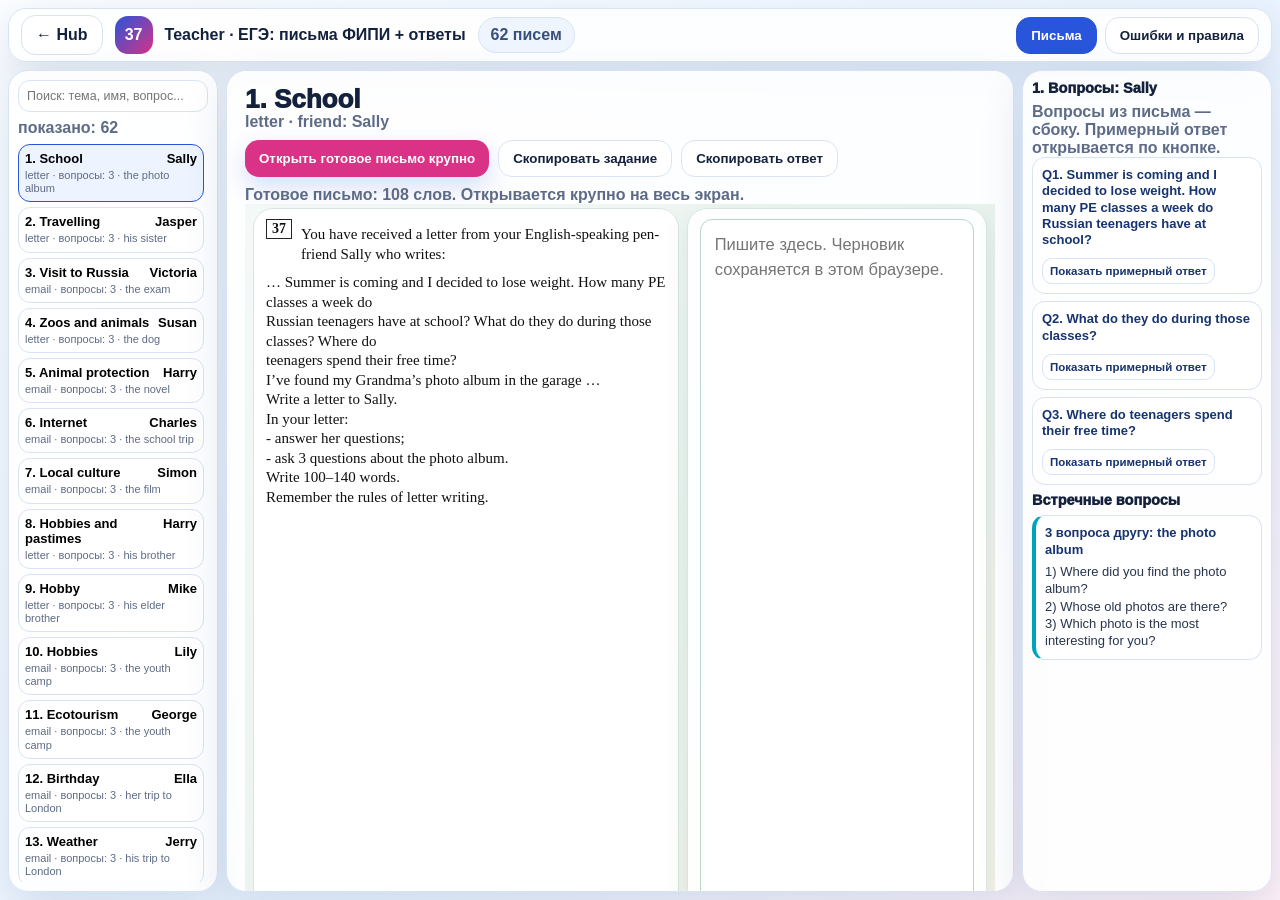
==== commit 954ce0a3: "Apply EGE Teachers Hub templates to written exam activities" ====
--- a/letters37/index.html
+++ b/letters37/index.html
@@ -8,7 +8,7 @@
 :root{--bg:#f4f8ff;--card:#fff;--ink:#14213d;--muted:#5e6b86;--line:#d8e3f3;--blue:#2855d9;--cyan:#00a4b8;--pink:#d93286;--soft:#eef5ff;--shadow:0 16px 44px rgba(30,64,120,.14);--r:20px}*{box-sizing:border-box}html,body{height:100%;margin:0;overflow:hidden;font-family:Inter,Segoe UI,Arial,sans-serif;background:linear-gradient(135deg,#fbfdff,#eaf4ff 58%,#fff1f8);color:var(--ink)}button,input{font-family:inherit}.app{height:100vh;display:grid;grid-template-columns:210px minmax(0,1fr) 250px;grid-template-rows:54px 1fr;gap:8px;padding:8px}.top{grid-column:1/4;background:rgba(255,255,255,.88);border:1px solid var(--line);border-radius:18px;box-shadow:var(--shadow);display:flex;align-items:center;justify-content:space-between;padding:0 12px}.brand{display:flex;align-items:center;gap:12px;font-weight:900}.logo{width:38px;height:38px;border-radius:13px;background:linear-gradient(135deg,var(--blue),var(--pink));color:white;display:grid;place-items:center;font-weight:900}.tabs{display:flex;gap:8px;align-items:center}.tab{border:1px solid var(--line);background:#fff;color:var(--ink);border-radius:14px;padding:10px 14px;font-weight:800;cursor:pointer}.tab.active{background:var(--blue);color:white;border-color:var(--blue)}.badge{background:#eff5ff;border:1px solid var(--line);border-radius:999px;padding:8px 12px;font-weight:800;color:#385079}.panel{background:rgba(255,255,255,.9);border:1px solid var(--line);border-radius:var(--r);box-shadow:var(--shadow);min-height:0;overflow:hidden}.left{padding:9px;display:flex;flex-direction:column;gap:7px}.search{width:100%;border:1px solid var(--line);border-radius:12px;padding:8px 8px;font-size:12.5px;outline:none}.list{overflow:auto;padding-right:4px}.item{width:100%;text-align:left;background:#fff;border:1px solid var(--line);border-radius:12px;margin:0 0 5px;padding:6px;cursor:pointer;transition:.15s}.item:hover{transform:translateY(-1px);box-shadow:0 8px 22px rgba(30,64,120,.10)}.item.active{border-color:var(--blue);background:#edf4ff}.itemTop{display:flex;justify-content:space-between;gap:6px;font-weight:900;font-size:13px}.item small{display:block;color:var(--muted);margin-top:3px;line-height:1.2;font-size:11px}.main{padding:14px 18px;overflow:auto}.right{padding:9px;overflow:auto}.titleRow{display:flex;justify-content:space-between;gap:12px;align-items:flex-start;margin-bottom:8px;max-width:860px}.h1{font-size:26px;line-height:1.08;margin:0;font-weight:950}.meta{color:var(--muted);font-weight:700}.prompt{white-space:pre-wrap;background:#fbfdff;border:1px solid var(--line);border-radius:16px;padding:14px 16px;font-size:16.5px;line-height:1.34;box-shadow:inset 0 1px 0 white;max-width:860px;width:100%;margin-top:8px}.actions{display:flex;flex-wrap:wrap;gap:9px;margin:9px 0;max-width:860px}.btn{border:0;border-radius:14px;padding:10px 14px;font-weight:900;cursor:pointer;background:var(--blue);color:#fff;box-shadow:0 10px 24px rgba(40,85,217,.18)}.btn.secondary{background:#fff;color:var(--ink);border:1px solid var(--line);box-shadow:none}.btn.pink{background:var(--pink)}.mini{font-size:13px;padding:8px 10px;border-radius:12px}.sectionTitle{font-size:14.5px;margin:0 0 7px;font-weight:950}.qCard{background:#fff;border:1px solid var(--line);border-radius:13px;padding:9px;margin-bottom:7px}.q{font-weight:900;color:#17346f;margin-bottom:5px;font-size:13px;line-height:1.25}.a{font-size:13px;line-height:1.34;color:#28354f}.sideAnswer{display:none;margin-top:6px;padding:7px 8px;border-radius:10px;background:#f5f9ff;border:1px solid var(--line)}.sideAnswer.show{display:block}.revealBtn{margin-top:5px;font-size:11.5px;border:1px solid var(--line);background:#fff;border-radius:10px;padding:6px 7px;font-weight:900;cursor:pointer;color:#17346f}.ask{border-left:4px solid var(--cyan)}.answerPreview{background:#fff7fb;border-color:#f4cfe4}.rules{display:grid;grid-template-columns:repeat(2,minmax(240px,1fr));gap:12px}.rule{background:#fff;border:1px solid var(--line);border-radius:18px;padding:16px}.rule h3{margin:0 0 8px;font-size:19px}.rule p{margin:0;color:#34415d;line-height:1.45}.hidden{display:none!important}.modal{position:fixed;inset:0;background:rgba(18,32,58,.46);display:none;align-items:center;justify-content:center;padding:24px;z-index:20}.modal.show{display:flex}.modalBox{width:min(940px,96vw);max-height:94vh;background:#fff;border-radius:28px;box-shadow:0 30px 90px rgba(0,0,0,.28);display:flex;flex-direction:column;overflow:hidden}.modalHead{padding:14px 20px;border-bottom:1px solid var(--line);display:flex;justify-content:space-between;gap:12px;align-items:center}.modalTitle{font-size:23px;font-weight:950}.modalText{padding:20px 34px;overflow:auto;white-space:pre-line;font-size:22px;line-height:1.34;max-width:820px;width:100%;margin:0 auto}.modalFoot{border-top:1px solid var(--line);padding:10px 20px;display:flex;justify-content:space-between;align-items:center;color:var(--muted);font-weight:800}.close{background:#fff;border:1px solid var(--line);color:var(--ink);border-radius:14px;padding:10px 14px;font-weight:900;cursor:pointer}#taskNote{max-width:860px}
 mark{background:#fff2a8;border-radius:5px;padding:0 2px}@media(max-width:1100px){.app{grid-template-columns:180px minmax(0,1fr) 210px;grid-template-rows:52px minmax(0,1fr);gap:6px;padding:6px}.top{grid-column:1/4}.right{grid-column:auto}.h1{font-size:23px}.prompt{font-size:15.5px;padding:12px 14px;max-width:760px}.modalText{font-size:21px;line-height:1.32}}@media(max-width:760px){html,body{overflow:auto}.app{height:auto;min-height:100vh;display:block}.top,.panel{margin-bottom:12px}.left{height:330px}.main,.right{max-height:none}.prompt{font-size:15px}.modalText{font-size:19px;padding:16px 20px;line-height:1.3}.rules{grid-template-columns:1fr}.tabs{flex-wrap:wrap}.brand span{display:none}}
 </style>
-</head>
+<link rel="stylesheet" href="../ege-written-exam-ui/exam.css"><script src="../ege-written-exam-ui/exam.js"></script><style>.letter-bank-prompt{white-space:pre-wrap}#lettersMain>#prompt{padding:0;border:0;box-shadow:none;background:none;max-width:none;margin:0}#lettersMain>.actions,#lettersMain>.titleRow{max-width:none}</style></head>
 <body>
 <div class="app">
   <header class="top">
@@ -25,7 +25,7 @@
       <div class="titleRow"><div><h1 class="h1" id="letterTitle"></h1><div class="meta" id="letterMeta"></div></div></div>
       <div class="actions"><button class="btn pink" id="openAnswer">Открыть готовое письмо крупно</button><button class="btn secondary" id="copyPrompt">Скопировать задание</button><button class="btn secondary" id="copyAnswer">Скопировать ответ</button></div>
       <div class="meta" id="taskNote"></div>
-      <div class="prompt" id="prompt"></div>
+      <div id="prompt"></div>
     </section>
     <section id="rulesMain" class="hidden">
       <h1 class="h1">Ошибки, которые чаще всего съедают баллы</h1>
@@ -88,7 +88,21 @@
   if(!e) return;
   $('#letterTitle').textContent = `${e.id}. ${e.topic}`;
   $('#letterMeta').textContent = `${e.is_email?'email':'letter'} · friend: ${e.name}${e.subject ? ' · subject: '+e.subject : ''}`;
-  $('#prompt').textContent = e.prompt;
+  const promptLines=e.prompt.split('\n');
+  const condition=EgeWritten.el('p','',promptLines.shift());
+  const prompt=EgeWritten.el('div','letter-bank-prompt',promptLines.join('\n'));
+  const editor=EgeWritten.el('textarea');
+  editor.spellcheck=false;editor.placeholder='Пишите здесь. Черновик сохраняется в этом браузере.';
+  editor.setAttribute('aria-label','Ответ на задание 37');
+  const key='letters37-draft:'+e.id, counter=EgeWritten.el('div','wc');
+  try{editor.value=localStorage.getItem(key)||'';}catch{}
+  const update=()=>{
+   const count=(editor.value.match(/[\p{L}\p{N}]+(?:['’\-][\p{L}\p{N}]+)*/gu)||[]).length;
+   counter.textContent=count+' слов · нужно 100–140';
+  };
+  editor.addEventListener('input',()=>{try{localStorage.setItem(key,editor.value)}catch{}update();});
+  update();
+  $('#prompt').replaceChildren(EgeWritten.render('37',{intro:condition,prompt:[prompt],editor,footer:[counter]}));
   $('#taskNote').textContent = `Готовое письмо: ${e.word_count} слов. Открывается крупно на весь экран.`;
   $('#sideTitle').textContent = `${e.id}. Вопросы: ${e.name}`;
   $('#friendQuestions').innerHTML = (e.friend_questions||[]).map((q,i)=>`<div class="qCard"><div class="q">Q${i+1}. ${esc(clean(q))}</div><button class="revealBtn" data-ans="${i}">Показать примерный ответ</button><div class="a sideAnswer" id="ans_${i}">${esc(e.ans?.[i]||'')}</div></div>`).join('');
--- a/ege-written-exam-ui/exam.css
+++ b/ege-written-exam-ui/exam.css
@@ -0,0 +1,931 @@
+/* EGE Teachers Hub styles, scoped to the written work area.
+   See SOURCES.md for upstream files and snapshot IDs. */
+@scope (.ege-written) {
+:scope{--ink:#1d3a34;--muted:#566a64;--paper:#f3efe8;--card:#fff;--line:#d9d3c7;--acc:#b5762a;--blue:#1f5f57;--soft:#e6f1ee;--ok:#1e8e5a;--okbg:#e3f4ea;--bad:#c62f2f;--badbg:#fbe6e3;--warn:#b7791f;--warnbg:#fdf1cf}
+*{box-sizing:border-box}
+:scope,:scope{height:100%;margin:0}
+:scope{font:18px/1.45 "Segoe UI",Roboto,Arial,sans-serif;color:var(--ink);background:var(--paper);display:flex;flex-direction:column;overflow:hidden}
+button,input,select,textarea{font:inherit;color:inherit}
+button{cursor:pointer}
+[hidden]{display:none!important}
+
+/* верхняя панель: одна строка */
+.bar{display:flex;align-items:center;gap:8px;background:var(--ink);color:#fff;padding:6px 14px;flex:0 0 auto;min-height:48px}
+.bar a.home{color:#fff;text-decoration:none;font-weight:700;font-size:17px;white-space:nowrap;margin-right:6px}
+.bar a.home span{color:#e8c98f}
+.who{display:flex;gap:4px;padding-right:8px;margin-right:4px;border-right:1px solid #3d5a52}
+.who .tab.on{background:#e8c98f;border-color:#e8c98f;color:var(--ink)}
+.tabs{display:flex;gap:4px;flex:1;min-width:0;overflow-x:auto;scrollbar-width:none}
+.tabs::-webkit-scrollbar{display:none}
+.tab{border:1px solid #3d5a52;background:transparent;color:#d7e6e1;border-radius:8px;padding:6px 11px;font-size:16px;font-weight:600;white-space:nowrap}
+.tab:hover{background:#2a4a42}
+.tab.on{background:#fff;color:var(--ink);border-color:#fff}
+.tab.done::after{content:" ✓";color:#7ad6a3}
+.tab.on.done::after{color:var(--ok)}
+.clock{display:flex;align-items:center;gap:6px;white-space:nowrap}
+.clock b{font:700 22px/1 "Consolas","Courier New",monospace;background:#fff;color:var(--ink);border-radius:6px;padding:6px 9px;min-width:74px;text-align:center}
+.clock b.low{background:var(--acc);color:#fff}
+.clock button{border:1px solid #3d5a52;background:transparent;color:#fff;border-radius:8px;padding:6px 10px;font-size:15px;font-weight:600}
+.clock button:hover{background:#2a4a42}
+
+/* рабочая область: всегда в один экран */
+main{flex:1;min-height:0;display:flex;flex-direction:column;padding:10px 16px 10px;gap:8px}
+.inst{font-size:16px;color:var(--muted);flex:0 0 auto;display:flex;gap:10px;align-items:baseline;flex-wrap:wrap}
+.inst b{color:var(--ink);font-size:18px}
+.inst .src{margin-left:auto;font-size:14px}
+.stage{flex:1;min-height:0;display:flex;gap:12px}
+.panel{background:var(--card);border:1px solid var(--line);border-radius:12px;padding:16px 20px;min-height:0;overflow:auto}
+.grow{flex:1;min-width:0}
+.col{display:flex;flex-direction:column;gap:10px;min-height:0}
+.navrow{flex:0 0 auto;display:flex;align-items:center;gap:8px;flex-wrap:wrap}
+.navrow .sp{margin-left:auto}
+.btn{border:1px solid #bccfc9;background:#fff;border-radius:9px;padding:9px 16px;font-size:17px;font-weight:600;color:var(--ink)}
+.btn:hover{background:var(--soft)}
+.btn.main{background:var(--blue);border-color:var(--blue);color:#fff}
+.btn.main:hover{background:#1e4a43}
+.btn.acc{background:var(--acc);border-color:var(--acc);color:#fff}
+.btn.acc:hover{background:#ad4530}
+.btn:disabled{opacity:.45;cursor:default}
+.btn.sm{padding:6px 11px;font-size:15px}
+.chips{display:flex;gap:5px;flex-wrap:wrap}
+.chip{min-width:44px;border:2px solid #bccfc9;background:#fff;border-radius:9px;padding:6px 8px;font-weight:700;font-size:17px}
+.chip.fill{background:var(--soft);border-color:var(--blue)}
+.chip.on{outline:3px solid var(--ink);outline-offset:1px}
+.chip.ok{background:var(--okbg);border-color:var(--ok);color:var(--ok)}
+.chip.bad{background:var(--badbg);border-color:var(--bad);color:var(--bad)}
+
+/* карточка задания */
+.qcard{display:flex;flex-direction:column;gap:14px;justify-content:center}
+.qhead{display:flex;align-items:center;gap:12px}
+.qnum{font-size:26px;font-weight:800;background:var(--ink);color:#fff;border-radius:10px;padding:2px 14px}
+.qtitle{font-size:16px;color:var(--muted)}
+.qtext{font-size:24px;line-height:1.5}
+.qtext.long{font-size:21px}
+.gap{display:inline-block;min-width:110px;border-bottom:3px solid var(--acc);text-align:center;font-weight:700;color:var(--blue);padding:0 6px}
+.gap.dim{border-bottom-color:#bccfc9;color:var(--muted);font-weight:600;min-width:70px}
+.gap.ok{color:var(--ok);border-bottom-color:var(--ok)}
+.gap.bad{color:var(--bad);border-bottom-color:var(--bad)}
+.qrow{display:flex;align-items:center;gap:12px;flex-wrap:wrap}
+.base{font-weight:800;font-size:22px;letter-spacing:.5px;background:var(--warnbg);border:1px solid #e6cf8a;border-radius:8px;padding:6px 14px}
+input.ans{font-size:24px;padding:8px 14px;border:2px solid #9cbab2;border-radius:10px;width:340px;max-width:100%}
+input.ans:focus{outline:3px solid #a3cdc3;border-color:var(--blue)}
+input.ans.ok{border-color:var(--ok);background:var(--okbg)}
+input.ans.bad{border-color:var(--bad);background:var(--badbg)}
+.unsure{border:2px dashed #b9a15a;background:#fff;border-radius:9px;padding:8px 14px;font-size:17px;font-weight:600;color:#7a6520}
+.unsure.on{background:var(--warnbg);border-style:solid}
+.opts{display:grid;grid-template-columns:repeat(4,1fr);gap:10px}
+.opts.c3{grid-template-columns:repeat(3,1fr)}
+.opts.c1{grid-template-columns:1fr}
+.opt{border:2px solid #bccfc9;background:#fff;border-radius:10px;padding:10px 12px;font-size:20px;font-weight:600;text-align:left}
+.opt:hover{background:var(--soft)}
+.opt.sel{border-color:var(--blue);background:var(--soft)}
+.opt.ok{border-color:var(--ok);background:var(--okbg);color:#12603c}
+.opt.bad{border-color:var(--bad);background:var(--badbg);color:#8f1f1f}
+.opt:disabled{cursor:default;color:var(--ink);opacity:1}
+.verdict{font-size:18px;border-radius:10px;padding:9px 14px;border:1px solid var(--line);background:#faf8f4}
+.verdict.ok{border-color:var(--ok);background:var(--okbg)}
+.verdict.bad{border-color:var(--bad);background:var(--badbg)}
+.verdict b{font-size:19px}
+
+/* чтение */
+.read{font-size:19px;line-height:1.6}
+.read h3{margin:0 0 8px;font-size:22px}
+.read p{margin:0 0 10px}
+.gbtn{border:2px solid var(--acc);background:#fff6f2;border-radius:8px;padding:1px 9px;font-weight:700;font-size:17px;color:var(--ink);margin:0 2px;max-width:100%}
+.gbtn.on{background:var(--acc);color:#fff}
+.gbtn.ok{border-color:var(--ok);background:var(--okbg)}
+.gbtn.bad{border-color:var(--bad);background:var(--badbg)}
+.parts{display:flex;flex-direction:column;gap:7px}
+.part{border:2px solid #bccfc9;background:#fff;border-radius:9px;padding:7px 11px;font-size:18px;text-align:left;line-height:1.3}
+.part:hover{background:var(--soft)}
+.part.used{opacity:.5}
+.part b{margin-right:6px}
+.side{width:420px;flex:0 0 420px}
+.match{display:grid;grid-template-columns:auto 1fr;gap:6px 10px;align-items:center;font-size:18px}
+.match select{font-size:18px;padding:5px 8px;border:2px solid #9cbab2;border-radius:8px;background:#fff;min-width:74px}
+.match select.ok{border-color:var(--ok);background:var(--okbg)}
+.match select.bad{border-color:var(--bad);background:var(--badbg)}
+.hl{list-style:none;margin:0 0 10px;padding:0;font-size:18px}
+.hl li{padding:2px 0}
+
+/* говорение */
+.kim{font-size:20px;line-height:1.5}
+.kim p{margin:0 0 10px}
+.kim .task{font-weight:700}
+.kim .textbox{border:1px solid #97aaa4;border-radius:6px;padding:12px 16px;font-size:21px;line-height:1.6;background:#fff}
+.kim ol,.kim ul{margin:4px 0 10px;padding-left:28px}
+.kim li{padding:2px 6px;border-radius:6px}
+.kim li.now{background:var(--warnbg);font-weight:700}
+.kim li.past{color:#879a94}
+.adt{font-size:26px;font-weight:800;text-align:center;margin:0 0 8px}
+.adrow{display:flex;gap:18px;align-items:flex-start}
+.adrow img{width:300px;border-radius:8px;border:1px solid var(--line);flex:0 0 auto}
+.t4{display:flex;gap:16px;align-items:flex-start}
+.t4>div:first-child{flex:1;min-width:0}
+.pics{flex:0 0 290px;display:flex;flex-direction:column;gap:6px}
+.pics figure{margin:0;text-align:center;font-weight:700;font-size:17px}
+.pics img{display:block;width:100%;border-radius:8px;border:1px solid var(--line)}
+.ctl{width:300px;flex:0 0 300px;align-items:stretch}
+.ring{width:150px;height:150px;border-radius:50%;margin:0 auto;display:grid;place-items:center;align-content:center;position:relative;background:conic-gradient(var(--blue) 360deg,#e1ece8 0)}
+.ring::before{content:"";position:absolute;inset:12px;border-radius:50%;background:#fff}
+.ring b,.ring span{position:relative}
+.ring b{font:800 38px/1 "Consolas","Courier New",monospace}
+.ring span{font-size:15px;color:var(--muted)}
+.ring.ans{background:conic-gradient(var(--acc) 360deg,#f3ddd6 0)}
+.ring.end b{color:var(--bad)}
+.phase{text-align:center;font-weight:700;font-size:18px;min-height:26px}
+.ctlbtns{display:grid;grid-template-columns:1fr 1fr;gap:6px}
+.ctlbtns .wide{grid-column:1/-1}
+.rec{font-size:15px;color:var(--muted)}
+.rec audio{width:100%;height:36px;margin-top:4px}
+.teach{border:2px solid var(--acc);border-radius:12px;background:#fff8f5;padding:12px 14px;font-size:16px}
+.teach h4{margin:0 0 6px;font-size:17px;color:var(--acc)}
+.teach p{margin:0 0 8px}
+.score{display:flex;align-items:center;gap:6px;margin:5px 0;flex-wrap:wrap}
+.score span{flex:1;min-width:120px}
+.score button{min-width:38px;border:2px solid #bccfc9;background:#fff;border-radius:8px;padding:4px 6px;font-weight:700;font-size:17px}
+.score button.on{background:var(--blue);border-color:var(--blue);color:#fff}
+.overlay{position:fixed;inset:48px 0 0;background:rgba(29,58,52,.45);display:flex;justify-content:flex-end;z-index:20}
+.overlay .teach{width:460px;max-width:100%;height:100%;overflow:auto;border-radius:0;border-width:0 0 0 4px}
+
+/* интервью-карточка */
+.ivtop{display:flex;gap:8px;align-items:center;flex-wrap:wrap}
+.ivtop select{font-size:18px;padding:7px 10px;border:2px solid #9cbab2;border-radius:9px;background:#fff}
+.ivcard{flex:1;min-height:0;border-radius:16px;border:2px solid var(--ink);background:#fff;display:flex;flex-direction:column;align-items:center;justify-content:center;gap:12px;padding:16px 28px;text-align:center}
+.ivcard.back{background:var(--ink);color:#fff}
+.ivcard .ey{font-size:16px;letter-spacing:1px;text-transform:uppercase;color:var(--muted)}
+.ivcard.back .ey{color:#b7cbc4}
+.ivcard .big{font-size:30px;font-weight:800}
+.ivcard .qq{font-size:28px;font-weight:700;line-height:1.35}
+.ivcard .tip{font-size:18px;color:#d7e6e1;max-width:900px}
+
+/* итоги */
+.res{display:grid;grid-template-columns:1.1fr 1fr;gap:12px;flex:1;min-height:0}
+.res h3{margin:0 0 8px;font-size:20px}
+.rrow{display:grid;grid-template-columns:270px 1fr 112px;gap:10px;align-items:center;margin:5px 0;font-size:18px}
+.meter{height:16px;border-radius:8px;background:#e6e1d7;overflow:hidden}
+.meter i{display:block;height:100%;background:var(--blue)}
+.meter i.low{background:var(--bad)}
+.meter i.mid{background:#d59a1c}
+.meter i.high{background:var(--ok)}
+.total{font-size:30px;font-weight:800}
+.errs{margin:0;padding-left:20px;font-size:17px}
+.errs li{margin:3px 0}
+.note{font-size:16px;color:var(--muted)}
+
+/* письмо */
+.stim{border:1px solid #97aaa4;border-radius:6px;padding:10px 14px;background:#fbfaf7;font-size:18px}
+.stim .hd{font-size:15px;color:var(--muted);border-bottom:1px solid var(--line);margin-bottom:6px;padding-bottom:4px}
+.wr textarea{flex:1;min-height:0;width:100%;resize:none;border:2px solid #9cbab2;border-radius:10px;padding:12px 14px;font-size:20px;line-height:1.5}
+.wc{font-size:17px;display:flex;gap:10px;align-items:center;flex-wrap:wrap}
+.wc b{font-size:24px}
+.wc b.ok{color:var(--ok)}.wc b.bad{color:var(--bad)}
+table.t{border-collapse:collapse;font-size:18px;margin:6px 0}
+table.t td,table.t th{border:1px solid #97aaa4;padding:4px 12px;text-align:left}
+audio.main{width:100%}
+
+/* хаб и страница учителя */
+.hub{max-width:1100px;margin:0 auto;width:100%;display:flex;flex-direction:column;gap:14px;flex:1;min-height:0;justify-content:center}
+.hub h1{font-size:34px;margin:0}
+.hub p{margin:0;font-size:19px;color:var(--muted)}
+.tiles{display:grid;grid-template-columns:repeat(3,1fr);gap:12px}
+.tile{display:block;text-decoration:none;color:var(--ink);background:#fff;border:1px solid var(--line);border-left:6px solid var(--blue);border-radius:12px;padding:16px 18px}
+.tile:hover{background:var(--soft)}
+.tile b{display:block;font-size:22px;margin-bottom:4px}
+.tile span{font-size:17px;color:var(--muted)}
+.tile.t2{border-left-color:var(--acc)}.tile.t3{border-left-color:var(--ink)}
+.doc{font-size:18px;line-height:1.5}
+.doc h2{font-size:24px;margin:0 0 8px}
+.doc h3{font-size:20px;margin:14px 0 6px;color:var(--blue)}
+.doc p{margin:0 0 8px}
+.doc ul,.doc ol{margin:0 0 8px;padding-left:24px}
+.doc li{margin:3px 0}
+.doc table{border-collapse:collapse;width:100%;font-size:17px}
+.doc th,.doc td{border:1px solid var(--line);padding:6px 9px;vertical-align:top;text-align:left}
+.doc th{background:#ece7dd;position:sticky;top:-16px}
+.doc tr.lesson td{background:#f1f7f4}
+.doc tr.mock td{background:#fdf1cf}
+.doc .tagl{display:inline-block;background:var(--blue);color:#fff;border-radius:6px;padding:0 8px;font-size:15px;font-weight:700}
+.doc .tagm{display:inline-block;background:var(--acc);color:#fff;border-radius:6px;padding:0 8px;font-size:15px;font-weight:700}
+.two{display:grid;grid-template-columns:1fr 1fr;gap:14px}
+.calc{display:grid;grid-template-columns:1fr 90px 60px;gap:6px 10px;align-items:center;font-size:18px}
+.calc input{font-size:18px;padding:4px 8px;border:2px solid #9cbab2;border-radius:8px;width:90px}
+@media (max-height:660px){
+ main{padding:8px 14px;gap:6px}.panel{padding:10px 16px}
+ .inst{font-size:15px}.inst b{font-size:16px}
+ .kim{font-size:17px;line-height:1.4}.kim p{margin-bottom:6px}.kim .textbox{font-size:19px;line-height:1.48;padding:8px 14px}
+ .kim ol,.kim ul{margin:2px 0 6px}.kim li{padding:1px 6px}
+ .ctl{width:236px;flex-basis:236px}.ring{width:112px;height:112px}.ring::before{inset:9px}.ring b{font-size:30px}.ring span{font-size:14px}
+ .pics{flex-basis:226px}.pics figure{font-size:15px}.adrow img{width:250px}.adt{font-size:23px;margin-bottom:4px}
+ .side{width:520px;flex-basis:520px}.part{font-size:16px;padding:4px 10px}.parts{gap:4px}.read{font-size:18px;line-height:1.5}
+ .rrow{margin:3px 0;font-size:17px}.res h3{margin-bottom:4px}.total{font-size:24px}
+ .qtext{font-size:23px}.qtext.long{font-size:20px;line-height:1.42}.qcard{gap:10px}
+ .ivcard{gap:8px;padding:10px 20px}.ivcard .qq{font-size:25px}
+ .stim{font-size:17px}.wr textarea{font-size:18px}
+}
+@media (max-width:900px){.stage{flex-direction:column}.side,.ctl{width:auto;flex:0 0 auto}.opts{grid-template-columns:1fr 1fr}.tiles,.res,.two{grid-template-columns:1fr}:scope{overflow:auto}}
+
+/* ===== Светлое оформление: цветные пронумерованные шаги ===== */
+:scope{--step:#2a7f74;--ink:#22403a;--muted:#5c6f69;--paper:#f6f3ec;--line:#e4dfd3;--blue:var(--step);--acc:#e8604c;--soft:color-mix(in srgb,var(--step) 13%,#fff)}
+:scope{background:var(--paper)}
+.bar{background:#fff;color:var(--ink);border-bottom:1px solid var(--line);box-shadow:0 2px 8px rgba(29,58,52,.06);min-height:52px;padding:6px 16px}
+.bar a.home{color:var(--ink);font-size:18px;font-weight:800}
+.bar a.home span{color:var(--step)}
+.who{border-right:1px solid var(--line)}
+.tab{border:2px solid #d6e3df;color:var(--ink);background:#fff;border-radius:999px;padding:5px 14px}
+.tab:hover{background:var(--soft)}
+.tab.on{background:var(--step);border-color:var(--step);color:#fff}
+.who .tab.on{background:var(--ink);border-color:var(--ink);color:#fff}
+.tab.done::after{color:var(--ok)}.tab.on.done::after{color:#fff}
+.tabs{gap:6px;align-items:center}
+.tabs:has(.num){gap:0}
+.tab.num{border:0;background:none;padding:0;display:flex;align-items:center;gap:7px;border-radius:0}
+.tab.num:hover{background:none}
+.tab.num+.tab.num::before{content:"";width:16px;height:3px;background:#dcd6c8;flex:0 0 auto}
+.tab.num i{width:36px;height:36px;border-radius:50%;background:var(--c);color:#fff;display:grid;place-items:center;font-style:normal;font-weight:800;font-size:18px;opacity:.38;flex:0 0 auto}
+.tab.num:hover i{opacity:.75}
+.tab.num.on i{opacity:1;box-shadow:0 0 0 3px #fff,0 0 0 5px var(--c)}
+.tab.num.done i{opacity:1}
+.tab.num span{display:none;font-weight:800;font-size:18px;color:var(--c);padding-right:8px}
+.tab.num.on span{display:inline}
+.tab.num.on{background:none}
+.tab.num.done::after{content:"✓";font-size:15px;font-weight:800;color:var(--ok);margin-left:-9px;margin-top:-22px;background:#fff;border-radius:50%;width:17px;height:17px;display:grid;place-items:center;position:relative}
+.clock b{background:var(--soft);border:2px solid var(--step);color:var(--ink);border-radius:10px;padding:5px 9px}
+.clock b.low{background:var(--acc);border-color:var(--acc);color:#fff}
+.clock button{border:2px solid #d6e3df;color:var(--ink);background:#fff;border-radius:999px}
+.clock button:hover{background:var(--soft)}
+.panel{border:0;border-radius:18px;box-shadow:0 2px 12px rgba(29,58,52,.08)}
+.btn{border:2px solid #d6e3df;border-radius:12px}
+.btn.main{background:var(--step);border-color:var(--step)}
+.btn.main:hover{background:color-mix(in srgb,var(--step) 85%,#000)}
+.btn.acc:hover{background:#cf4f3c}
+.chip{border-color:#d6e3df;border-radius:12px}
+.chip.fill{border-color:var(--step)}
+.qnum{background:var(--step);border-radius:14px}
+.gap{border-bottom-color:var(--step);color:var(--step)}
+input.ans{border-color:#cbdcd6;border-radius:12px}
+input.ans:focus{outline:3px solid color-mix(in srgb,var(--step) 35%,#fff);border-color:var(--step)}
+.opt,.part{border-color:#d6e3df;border-radius:12px}
+.opt.sel{border-color:var(--step)}
+.gbtn{border-color:var(--step);background:var(--soft)}
+.gbtn.on{background:var(--step);color:#fff}
+.kim .textbox{border:2px solid var(--soft);border-radius:12px;background:#fffdf8}
+.ring{background:conic-gradient(var(--step) 360deg,#ebe7dc 0)}
+.ivcard{border:3px solid var(--step);border-radius:22px;box-shadow:0 2px 12px rgba(29,58,52,.08)}
+.ivcard.back{background:var(--step)}
+.ivcard.back .ey,.ivcard .tip{color:#fff;opacity:.9}
+.ivtop select{border-color:#d6e3df;border-radius:12px}
+.score.tf{font-size:20px;margin:7px 0}
+.score.tf button{min-width:132px;padding:6px 8px}
+.score button{border-color:#d6e3df;border-radius:10px}
+.score button.on{background:var(--step);border-color:var(--step)}
+.score button.ok{border-color:var(--ok);background:var(--okbg);color:#12603c}
+.score button.bad{border-color:var(--bad);background:var(--badbg);color:#8f1f1f}
+.score button:disabled{cursor:default;opacity:1}
+.meter{background:#ebe7dc}
+.overlay{inset:52px 0 0;background:rgba(29,58,52,.35)}
+.doc th{background:#eaf3ef}
+.doc h3{color:var(--step)}
+.doc tr.lesson td{background:#f2f8f5}
+.doc .tagl{background:var(--step)}
+/* шаги-карточки на главной и в плане */
+.ttl{font-size:32px;font-weight:800;margin:0;text-align:center}
+.ttl span{background:#dcece6;border-radius:12px;padding:2px 16px;margin-left:8px;font-size:24px;vertical-align:middle}
+.steps{display:grid;grid-template-columns:repeat(9,1fr);gap:8px}
+.steps.m{grid-template-columns:repeat(3,1fr);gap:10px;flex:1;min-height:0}
+.stepc{display:flex;flex-direction:column;align-items:center;gap:5px;text-align:center;text-decoration:none;color:var(--ink);background:color-mix(in srgb,var(--c) 11%,#fff);border-radius:16px;padding:10px 8px;border:2px solid transparent}
+a.stepc:hover{border-color:var(--c)}
+.stepc i{width:38px;height:38px;border-radius:50%;background:var(--c);color:#fff;display:grid;place-items:center;font-style:normal;font-weight:800;font-size:19px;flex:0 0 auto}
+.stepc b{font-size:17px;color:var(--c);line-height:1.2}
+.stepc span{font-size:15px;line-height:1.3;color:var(--ink)}
+.steps.m .stepc{flex-direction:row;align-items:flex-start;text-align:left;gap:12px;padding:12px 14px}
+.steps.m .stepc b{font-size:19px;display:block;margin-bottom:2px}
+.steps.m .stepc span{font-size:16.5px}
+.tile{border:0;border-left:8px solid var(--step);border-radius:16px;box-shadow:0 2px 12px rgba(29,58,52,.08);padding:12px 16px}
+.tile b{font-size:20px}.tile span{font-size:16px}
+.tile.t2{border-left-color:#e39a1c}.tile.t3{border-left-color:#22403a}
+@media (max-height:660px){.ttl{font-size:26px}.ttl span{font-size:20px}.stepc{padding:7px 6px;gap:3px}.stepc i{width:32px;height:32px;font-size:17px}.steps.m .stepc{padding:8px 12px}.steps.m .stepc span{font-size:15.5px}.score.tf{font-size:18px;margin:4px 0}}
+@media (max-width:900px){.steps,.steps.m{grid-template-columns:repeat(3,1fr)}}
+@media (max-width:1300px){.tab.num+.tab.num::before{width:9px}.tab.num i{width:33px;height:33px;font-size:17px}.tab.num span{font-size:17px;padding-right:5px}.tab:not(.num){padding:5px 10px;font-size:15.5px}.bar{gap:6px}.bar a.home{font-size:17px}}
+@media (max-height:660px){.score.tf{font-size:18px;margin:2px 0}.score.tf button{padding:4px 8px}}
+
+/* ===== Тренажёр письма ===== */
+.sk{display:flex;flex-direction:column;gap:5px;justify-content:center}
+.skrow{display:flex;gap:12px;align-items:flex-start;padding:5px 10px;border-radius:12px;background:#f6f3ec}
+.skrow.on{background:var(--soft)}
+.skrow i{width:30px;height:30px;border-radius:50%;background:#cfc9bb;color:#fff;display:grid;place-items:center;font-style:normal;font-weight:800;font-size:16px;flex:0 0 auto}
+.skrow.on i{background:var(--step)}
+.skrow b{font-size:17px;margin-right:10px;color:var(--step)}
+.skrow .ph{font-size:20px;font-weight:600}
+.skrow .ph.empty{color:#b5ae9f}
+.skrow .alt{display:block;font-size:16px;color:var(--muted)}
+.part.bad{border-color:var(--bad);background:var(--badbg)}
+.side h3,.chk h3{margin:0 0 6px;font-size:20px}
+.side p{margin:0 0 8px;font-size:18px}
+.tgrid{display:grid;grid-template-columns:repeat(3,1fr);gap:10px;flex:1;min-height:0}
+.ttile{display:flex;flex-direction:column;gap:4px;text-align:left;border:3px solid transparent;border-radius:16px;background:color-mix(in srgb,var(--c) 11%,#fff);padding:10px 14px;font-size:16px;color:var(--ink)}
+.ttile.on{border-color:var(--c)}
+.ttile b{font-size:19px;color:var(--c);line-height:1.2}
+.ttile .big{font-size:34px;font-weight:800;line-height:1}
+.ttile .meter{height:10px;background:#fff}
+.dbl{font-size:18px;flex:0 0 auto;padding:10px 16px}
+.frame{background:var(--soft);border-radius:10px;padding:6px 10px;font-weight:600}
+.exq{font-size:17px!important}.exq span{color:var(--muted)}
+textarea.mini{width:100%;height:76px;resize:none;border:2px solid #cbdcd6;border-radius:12px;padding:8px 12px;font-size:20px}
+input.ans.q3{width:56%;font-size:20px;padding:6px 12px}
+select.pick{font-size:17px;padding:7px 10px;border:2px solid #d6e3df;border-radius:12px;background:#fff;max-width:420px}
+.chk{width:290px;flex:0 0 290px;font-size:17px;display:flex;flex-direction:column;gap:7px}
+.ck{display:flex;gap:8px;align-items:flex-start;line-height:1.25;flex-wrap:wrap}
+.ck i{width:22px;height:22px;border-radius:6px;border:2px solid #cfc9bb;display:grid;place-items:center;font-style:normal;font-weight:800;font-size:15px;flex:0 0 auto}
+.ck.ok i{background:var(--ok);border-color:var(--ok);color:#fff}
+.ck span{color:var(--muted);font-size:15px}
+pre.model{white-space:pre-wrap;font:inherit;font-size:18px;margin:0 0 10px}
+.tiles.four{grid-template-columns:repeat(4,1fr)}
+@media (max-height:660px){.skrow{padding:2px 10px}.skrow .ph{font-size:18px}.skrow .alt{font-size:15px}.skrow i{width:26px;height:26px;font-size:15px}.sk{gap:3px}.ttile{padding:6px 12px;gap:2px}.ttile .big{font-size:26px}.ttile b{font-size:17px}.dbl{font-size:16px;padding:7px 14px}.side p{font-size:16.5px;margin-bottom:5px}.exq{font-size:16px!important}textarea.mini{height:58px;font-size:18px}.chk{width:250px;flex-basis:250px;font-size:16px;gap:5px}input.ans.q3{font-size:18px;padding:4px 10px}}
+@media (max-width:900px){.tgrid,.tiles.four{grid-template-columns:1fr 1fr}}
+.tile.t4{border-left-color:#2fa89a}
+
+.skrow{align-items:center}
+.skrow>div:nth-child(2){flex:0 0 46%}
+.skrow .alt{display:block;font-size:15.5px;color:var(--muted);line-height:1.3;flex:1}
+.side.slim{width:330px;flex-basis:330px}
+.parts .part b{display:inline-block;min-width:0;margin-right:10px;color:var(--step)}
+.p37{font-size:18px;flex-basis:40%;width:40%}
+@media (max-height:660px){.side.slim{width:300px;flex-basis:300px}.skrow .alt{font-size:14.5px}.p37{font-size:16px}.p37 .stim{font-size:16px;padding:6px 10px}.chk{font-size:15.5px;gap:3px;padding:8px 12px}.ck span{font-size:14.5px}.parts .part{font-size:16px;padding:5px 10px}}
+
+.sk{justify-content:flex-start}
+.ck{flex-wrap:nowrap}
+.qrow:has(.q3){flex-wrap:nowrap}.qrow:has(.q3) .note{flex:1;line-height:1.25}
+input.ans.q3{width:50%;flex:0 0 50%}
+@media (max-height:660px){.skrow .ph{font-size:17px}.skrow b{font-size:16px}.skrow .alt{font-size:14.5px}.p37{font-size:15.5px;padding:8px 12px}.p37 p{margin-bottom:4px}.qrow:has(.q3) .note{font-size:15px}}
+
+/* ===== Спокойное «взрослое» оформление: поверх предыдущего ===== */
+:scope{--step:#3f6b4f;--ink:#1d2f2b;--muted:#59695f;--paper:#f3f4f6;--line:#dbe4e0;--acc:#b5533f;--soft:color-mix(in srgb,var(--step) 9%,#fff);--warnbg:#f6efd9}
+:scope{background:var(--paper);font-family:"Segoe UI",Roboto,"Helvetica Neue",Arial,sans-serif}
+.bar{box-shadow:none;border-bottom:1px solid var(--line)}
+.panel{border:1px solid var(--line);border-radius:10px;box-shadow:none}
+.btn,.chip,.opt,.part,input.ans,.ivtop select,select.pick,.score button,.unsure,textarea.mini,.wr textarea{border-radius:8px}
+.btn{border-width:1px;border-color:#c6d2cd}.btn.main,.btn.acc{border-width:1px}
+.chip,.opt,.part{border-width:1px;border-color:#c6d2cd}
+.opt.sel,.chip.fill{border-color:var(--step);box-shadow:inset 0 0 0 1px var(--step)}
+.tab{border-width:1px;border-color:#c6d2cd;border-radius:8px}
+.who .tab.on{background:var(--ink)}
+.tab.num+.tab.num::before{height:1px;background:#c3d0cb;width:14px}
+.tab.num i{width:30px;height:30px;font-size:15px;font-weight:700;background:#fff;color:var(--c);border:1.5px solid var(--c);opacity:1}
+.tab.num:hover i{background:color-mix(in srgb,var(--c) 10%,#fff);opacity:1}
+.tab.num.on i{background:var(--c);color:#fff;box-shadow:none}
+.tab.num.done i{background:color-mix(in srgb,var(--c) 14%,#fff)}
+.tab.num.on.done i{background:var(--c)}
+.tab.num span{font-weight:700;font-size:17px}
+.tab.num.done::after{font-size:12px;width:14px;height:14px;margin-left:-8px;margin-top:-20px}
+.clock b{border-width:1px;border-radius:8px;background:#fff}
+.clock button{border-width:1px;border-color:#c6d2cd;border-radius:8px}
+.qnum{border-radius:8px;font-size:22px;padding:2px 12px}
+.base{border-radius:6px;background:#f0f3f1;border-color:#c6d2cd;letter-spacing:1px}
+.kim .textbox{border:1px solid var(--line);border-radius:8px;background:#fff}
+.ivcard{border:1px solid var(--line);border-top:4px solid var(--step);border-radius:10px;box-shadow:none}
+.ivcard.back{background:var(--ink);border-color:var(--ink)}
+.ring::before{inset:9px}
+.verdict{border-radius:8px}
+.overlay{background:rgba(31,36,51,.4)}
+.teach{border-radius:10px}
+.doc th{background:#ebf0ed}.doc tr.lesson td{background:#f4f6f5}.doc tr.mock td{background:#f6efd9}
+.ttl{font-size:28px;font-weight:700;text-align:left;letter-spacing:-.2px}
+.ttl span{background:none;border-radius:0;padding:0;margin-left:12px;font-size:18px;font-weight:600;color:var(--muted);border-left:2px solid var(--line);padding-left:12px}
+.steps{gap:0;border:1px solid var(--line);border-radius:10px;background:#fff;overflow:hidden}
+.stepc{background:#fff;border-radius:0;border:0;border-top:4px solid var(--c);border-right:1px solid var(--line);align-items:flex-start;text-align:left;padding:12px 12px 14px;gap:4px}
+.stepc:last-child{border-right:0}
+a.stepc:hover{border-color:var(--c);border-right-color:var(--line);background:color-mix(in srgb,var(--c) 6%,#fff)}
+.stepc i{width:auto;height:auto;background:none;color:var(--c);font-size:15px;font-weight:700;letter-spacing:1px;display:block}
+.stepc i::before{content:"0"}
+.stepc b{color:var(--ink);font-size:17px}
+.stepc span{color:var(--muted)}
+.steps.m{gap:10px;border:0;background:none;overflow:visible}
+.steps.m .stepc{border:1px solid var(--line);border-left:4px solid var(--c);border-top-width:1px;border-radius:10px;gap:14px}
+.steps.m .stepc b{color:var(--ink)}
+.tile{border:1px solid var(--line);border-left:4px solid var(--step);border-radius:10px;box-shadow:none}
+.tile.t2{border-left-color:#a8802a}.tile.t3{border-left-color:#1d2f2b}.tile.t4{border-left-color:#2c7f78}
+.hub{justify-content:center;gap:16px}
+.ttile{background:#fff;border:1px solid var(--line);border-left:4px solid var(--c);border-radius:10px}
+.ttile.on{border-color:var(--c);box-shadow:inset 0 0 0 1px var(--c)}
+.ttile b{color:var(--ink)}.ttile .big{color:var(--c)}.ttile .meter{background:#ebf0ed}
+.skrow{border-radius:8px;background:#f5f6f8}
+.skrow i{width:26px;height:26px;font-size:14px}
+.frame{border-radius:6px}
+.score.tf button,.score button{border-width:1px}
+
+/* ===== Оформление по образцу страницы «ЕГЭ 37 — письма ФИПИ»: синий, розовый акцент, белые карточки ===== */
+:scope{--ink:#1d3a34;--muted:#5d716b;--line:#d7e6e0;--acc:#b5762a;--paper:#f3f8f5;--warnbg:#fff4d6}
+:scope{--step:#227066!important;--blue:#227066;--soft:#e8f3f0;background:linear-gradient(135deg,#fafdfc,#eaf3ee 58%,#fbf4e6) fixed;font-family:Inter,"Segoe UI",Arial,sans-serif}
+.tab.num,.stepc,.ttile{--c:#227066!important}
+.bar{background:rgba(255,255,255,.92);border:1px solid var(--line);border-radius:18px;margin:8px 8px 0;box-shadow:0 8px 26px rgba(29,74,66,.10);min-height:52px;padding:6px 12px}
+.bar a.home{font-weight:900;display:flex;align-items:center;gap:10px}
+.bar a.home::before{content:"ЕГЭ";width:38px;height:38px;border-radius:13px;background:linear-gradient(135deg,#227066,#b5762a);color:#fff;display:grid;place-items:center;font-size:12px;font-weight:900;flex:0 0 auto}
+.bar a.home span{color:#3b6158;background:#eef6f3;border:1px solid var(--line);border-radius:999px;padding:4px 12px;font-size:15px;font-weight:800}
+.who{border-right:1px solid var(--line)}
+.tab{border:1px solid var(--line);border-radius:14px;font-weight:800;padding:7px 13px;background:#fff}
+.tab.on,.who .tab.on{background:#227066;border-color:#227066;color:#fff}
+.tab.num i{border:1.5px solid #b6d6ce;color:#3b6158;background:#fff;font-weight:800}
+.tab.num.on i{background:#227066;border-color:#227066;color:#fff}
+.tab.num.done i{background:#e8f3f0;border-color:#227066;color:#227066}
+.tab.num span{color:#1d3a34;font-weight:900}
+.tab.num+.tab.num::before{background:#c5dbd4}
+.clock b{border:1px solid var(--line);border-radius:12px;background:#eef6f3;color:#1d3a34}
+.clock b.low{background:#b5762a;border-color:#b5762a;color:#fff}
+.clock button{border:1px solid var(--line);border-radius:14px;font-weight:800}
+main{padding:8px 8px 8px}
+.overlay{inset:68px 0 0}
+.panel{background:rgba(255,255,255,.92);border:1px solid var(--line);border-radius:20px;box-shadow:0 8px 26px rgba(29,74,66,.10)}
+.inst{padding:0 6px}.inst b{font-weight:900}
+.btn{border:1px solid var(--line);border-radius:14px;font-weight:800;background:#fff}
+.btn:hover{background:#e8f3f0}
+.btn.main{background:#227066;border-color:#227066;color:#fff}.btn.main:hover{background:#1b5b53}
+.btn.acc{background:#b5762a;border-color:#b5762a;color:#fff}.btn.acc:hover{background:#bd2572}
+.chip,.opt,.part{border:1px solid var(--line);border-radius:12px}
+.chip.on{outline:2px solid #227066}
+.opt.sel,.chip.fill{border-color:#227066;background:#e8f3f0;box-shadow:none}
+.qnum{background:#227066;border-radius:12px;font-weight:900}
+.base{border-radius:10px;background:#fff4d6;border-color:#ecd89b}
+input.ans,textarea.mini,.wr textarea,.ivtop select,select.pick{border:1px solid #b6d6ce;border-radius:12px}
+input.ans:focus,.wr textarea:focus,textarea.mini:focus{outline:3px solid #d2e8e1;border-color:#227066}
+.gap{border-bottom-color:#227066;color:#227066}
+.gbtn{border-color:#227066;background:#e8f3f0;border-radius:10px}.gbtn.on{background:#227066}
+.kim .textbox,.stim{border:1px solid var(--line);border-radius:16px;background:#fafdfc}
+.ring{background:conic-gradient(#227066 360deg,#e1eeea 0)}
+.ivcard{border:1px solid var(--line);border-top:1px solid var(--line);border-radius:20px;box-shadow:0 8px 26px rgba(29,74,66,.10)}
+.ivcard.back{background:#1d3a34}
+.ivcard .big,.ivcard .qq,.total,.res h3,.side h3{font-weight:900}
+.verdict{border-radius:14px}
+.score button{border:1px solid var(--line);border-radius:12px}.score button.on{background:#227066;border-color:#227066}
+.meter{background:#e1eeea}.meter i{background:#227066}
+.teach{border:1px solid var(--line);border-left:4px solid #b5762a;background:#fff}.teach h4{color:#b5762a}
+.overlay .teach{border-width:0 0 0 4px}
+.doc th{background:#eef6f3}.doc h3{color:#227066}.doc tr.lesson td{background:#f4f9f7}.doc tr.mock td{background:#fff4d6}.doc .tagl{background:#227066}.doc .tagm{background:#b5762a}
+.ttl{font-weight:900;font-size:28px}
+.ttl span{border:1px solid var(--line);background:#eef6f3;border-radius:999px;padding:4px 14px;color:#3b6158;font-size:16px;font-weight:800}
+.steps{border:0;background:none;gap:8px;overflow:visible}
+.stepc{border:1px solid var(--line);border-radius:16px;background:rgba(255,255,255,.92);box-shadow:0 8px 22px rgba(29,74,66,.08);padding:10px 12px}
+.stepc:last-child{border-right:1px solid var(--line)}
+a.stepc:hover{border-color:#227066;border-right-color:#227066;background:#e8f3f0}
+.stepc i{color:#227066;font-weight:900}.stepc b{font-weight:900}
+.steps.m .stepc{border:1px solid var(--line);border-radius:16px}
+.tile,.tile.t2,.tile.t3,.tile.t4{border:1px solid var(--line);border-left:1px solid var(--line);border-radius:16px;background:rgba(255,255,255,.92);box-shadow:0 8px 22px rgba(29,74,66,.08)}
+.tile:hover{border-color:#227066;background:#e8f3f0}.tile b{font-weight:900}
+.ttile{border:1px solid var(--line);border-left:1px solid var(--line);border-radius:16px}
+.ttile.on{border-color:#227066;background:#e8f3f0;box-shadow:none}.ttile .big{color:#227066;font-weight:900}
+.skrow{border-radius:12px;background:#f4f9f7}.skrow.on{background:#e8f3f0}.skrow i{background:#b6d6ce}.skrow.on i{background:#227066}.skrow b{color:#227066}
+.parts .part b{color:#227066}
+.frame{background:#e8f3f0;border-radius:12px}
+.ck i{border-radius:7px}
+/* банк писем */
+.bank{display:grid;grid-template-columns:230px minmax(0,1fr) 310px;gap:8px;flex:1;min-height:0}
+.bank .panel{padding:10px;display:flex;flex-direction:column;gap:7px}
+.bsearch{width:100%;border:1px solid var(--line);border-radius:12px;padding:8px 10px;font-size:15px}
+.blist{overflow:auto;min-height:0;flex:1}
+.bitem{display:block;width:100%;text-align:left;background:#fff;border:1px solid var(--line);border-radius:12px;margin:0 0 5px;padding:6px 9px;font-size:15px;font-weight:800;color:var(--ink)}
+.bitem small{display:block;font-weight:500;color:var(--muted);font-size:13.5px}
+.bitem.on{border-color:#227066;background:#e8f3f0}
+.bmain{overflow:auto}
+.bmain h2{margin:0;font-size:24px;font-weight:900}
+.bprompt{white-space:pre-wrap;background:#fafdfc;border:1px solid var(--line);border-radius:16px;padding:12px 16px;font-size:18px;line-height:1.4}
+.bq{border:1px solid var(--line);border-radius:14px;padding:8px 10px;font-size:16px}
+.bq b{color:#1d3a34;display:block;margin-bottom:5px;line-height:1.3}
+.bq .a{color:var(--muted);margin-top:5px}
+.bright{overflow:auto}.bright h3{margin:2px 0;font-size:17px;font-weight:900}
+.rules{display:grid;grid-template-columns:1fr 1fr 1fr;gap:10px;overflow:auto;min-height:0}
+.rule{border:1px solid var(--line);border-radius:16px;padding:10px 14px;background:#fff}
+.rule h3{margin:0 0 4px;font-size:19px;font-weight:900}.rule p{margin:0;font-size:17px;line-height:1.4;color:#33504a}
+@media (max-height:660px){.bprompt{font-size:16.5px;padding:8px 14px}.bmain h2{font-size:21px}.rule p{font-size:16px}.bank .panel{padding:8px}}
+@media (max-width:900px){.bank,.rules{grid-template-columns:1fr}}
+.side h3{color:#1d3a34!important}.ttile .meter i{background:#227066!important}
+@media (max-width:1300px){.tab:not(.num){padding:6px 9px;font-size:15px}.bar a.home span{padding:3px 9px;font-size:14px}}
+label.ck{cursor:pointer;margin:6px 0;font-size:17px}label.ck input{width:20px;height:20px;flex:0 0 auto;margin-top:2px}
+@media (max-height:660px){.sk .skrow{padding:1px 10px}.sk{gap:2px}}
+@media (max-height:660px){.skrow .ph{font-size:16px}.skrow b{font-size:15px}.skrow .alt{font-size:14px;line-height:1.2}.skrow>div:nth-child(2){flex-basis:52%}.skrow i{width:24px;height:24px}.sk.panel{padding:6px 12px}}
+
+/* ===== Общее меню разделов и тренажёр задания 38 ===== */
+.menub{margin-right:4px;background:#eef6f3!important;color:#1d3a34!important;border-color:var(--line)!important}
+.menub::after{content:" ▾";font-size:12px}
+.sitemenu{position:fixed;z-index:40;background:#fff;border:1px solid var(--line);border-radius:16px;box-shadow:0 16px 44px rgba(29,74,66,.18);padding:6px;display:flex;flex-direction:column;min-width:290px}
+.sitemenu a{display:flex;justify-content:space-between;gap:14px;align-items:baseline;text-decoration:none;color:#1d3a34;padding:9px 12px;border-radius:12px;font-size:17px}
+.sitemenu a:hover{background:#e8f3f0}.sitemenu a.on{background:#227066;color:#fff}
+.sitemenu a b{font-weight:900}.sitemenu a span{font-size:14px;opacity:.75}
+.tiles.five{grid-template-columns:repeat(5,1fr)}
+.skrow.par{width:100%;text-align:left;border:1px solid transparent;font:inherit;color:inherit}
+.skrow.par.on{border-color:#227066}
+.skrow.par>div{flex:1!important}.skrow.par .ph{display:block;font-size:17px;font-weight:500;color:var(--muted)}
+.skrow.par b{font-size:19px}
+.p38{font-size:17px;flex-basis:44%;width:44%}
+.p38 .t{font-size:16.5px;width:100%}.p38 .t td,.p38 .t th{padding:3px 10px}
+.sq{text-align:center;margin:4px 0!important}
+.plan{list-style:none;padding-left:4px!important;margin:0!important}
+.pie{display:flex;gap:14px;align-items:center;justify-content:center;margin:4px 0}
+.pie svg{width:190px;height:190px;flex:0 0 auto}
+.lg{display:flex;gap:8px;align-items:center;font-size:16px;margin:3px 0}.lg i{width:14px;height:14px;border-radius:4px;flex:0 0 auto}
+textarea.mini.tall{flex:1;min-height:90px;height:auto}
+.opts.c1 .opt{font-size:18px;padding:8px 12px}
+@media (max-height:660px){.p38{font-size:15.5px;padding:8px 12px}.p38 p{margin-bottom:4px}.p38 .t{font-size:15px}.pie svg{width:150px;height:150px}.lg{font-size:14.5px}.skrow.par .ph{font-size:15.5px}.skrow.par b{font-size:17px}.opts.c1 .opt{font-size:16.5px;padding:6px 10px}.frame{padding:4px 10px;font-size:16px}}
+@media (max-width:1300px){.tiles.five{gap:8px}.tiles.five .tile{padding:10px 12px}.tiles.five .tile b{font-size:18px}.tiles.five .tile span{font-size:14.5px}}
+@media (max-width:900px){.tiles.five{grid-template-columns:1fr 1fr}}
+.bar a.home span{display:none}
+.menub{font-weight:900!important}
+.two{display:grid;grid-template-columns:1fr 1fr;gap:16px}
+.p38.wide{flex-basis:50%;width:50%}
+.ckrow{display:flex;flex-wrap:wrap;gap:5px;flex:0 0 auto}
+.ckp{border:1px solid var(--line);border-radius:999px;padding:3px 10px;font-size:15px;background:#fff;color:var(--muted)}
+.ckp.ok{background:var(--okbg);border-color:var(--ok);color:#12603c;font-weight:700}
+textarea.mini.tall{min-height:64px}
+@media (max-height:660px){.ckp{font-size:14.5px;padding:2px 9px}.two{gap:10px}.two .errs{font-size:16px}.side h3,.panel h3{margin:0 0 4px}}
+@media (max-width:1300px){.tab.num+.tab.num::before{width:5px}.tab.num i{width:29px;height:29px;font-size:14px}.tab.num span{font-size:16px;padding-right:3px}.clock b{min-width:66px;font-size:20px;padding:5px 6px}}
+@media (max-width:1300px){.who .tab{padding:6px 8px;font-size:14.5px}}
+
+/* ===== Грамматика и лексика сплошным текстом ===== */
+.flow{font-size:21px;line-height:2.15}
+.flow h3{margin:0 0 4px;font-size:22px;font-weight:900;line-height:1.3}
+.flow p{margin:0 0 6px}
+.fgap{display:inline-flex;align-items:center;gap:5px;white-space:nowrap;vertical-align:middle;margin:0 3px}
+.fnum{min-width:30px;height:30px;border-radius:9px;border:0;background:#227066;color:#fff;font-weight:900;font-size:15px;padding:0 6px}
+.fnum.un{background:#f2b705;color:#1d3a34}
+.fnum.ok{background:var(--ok);color:#fff}.fnum.bad{background:var(--bad);color:#fff}
+input.ans.fin{font-size:20px;padding:3px 9px;width:auto;min-width:8ch;height:36px}
+.fsel{font-size:19px;padding:3px 6px;height:36px;border:1px solid #b6d6ce;border-radius:10px;background:#fff;max-width:230px}
+.fsel.ok{border-color:var(--ok);background:var(--okbg)}.fsel.bad{border-color:var(--bad);background:var(--badbg)}
+.fsel:disabled{color:#1d3a34;opacity:1}
+.fright{color:var(--ok);font-size:19px}
+.base.sm{font-size:16px;padding:2px 9px;letter-spacing:.5px}
+.verdict.flat{flex:0 0 auto;font-size:17px;padding:7px 14px}
+@media (max-height:660px){.flow{font-size:18.5px;line-height:1.95}.flow h3{font-size:19px}.flow p{margin-bottom:3px}input.ans.fin,.fsel{height:31px;font-size:17.5px}.fnum{height:27px;min-width:27px;font-size:14px}.base.sm{font-size:14.5px;padding:1px 7px}.verdict.flat{font-size:15.5px;padding:5px 12px}}
+.flow.cols{column-count:2;column-gap:30px;column-rule:1px solid var(--line)}
+.flow.cols p{break-inside:auto}
+@media (max-height:660px){.flow{font-size:18px;line-height:1.82}.flow.panel{padding:8px 16px}.inst .src{font-size:13.5px}}
+@media (max-width:1000px){.flow.cols{column-count:1}}
+.flow.cols{column-count:auto}
+.flow .cols{column-count:2;column-gap:30px;column-rule:1px solid var(--line)}
+@media (max-height:660px){.flow .cols{font-size:17px;line-height:1.74}.flow .cols .fsel{height:28px;font-size:16.5px}.flow .cols .fnum{height:25px;min-width:25px}}
+@media (max-width:1000px){.flow .cols{column-count:1}}
+.flow .cols{font-size:19px;line-height:1.86}
+.flow .cols p{margin:0 0 2px}
+.flow .cols .fright{font-size:17px}
+@media (max-height:660px){.flow .cols{font-size:16.5px;line-height:1.66}.flow .cols .fright{font-size:15.5px}.flow.panel{padding:6px 14px}}
+
+/* Трудные случаи */
+.trk{display:flex;flex-direction:column;justify-content:space-evenly;gap:4px;padding:10px 18px;overflow:auto}
+.trow{display:flex;flex-direction:column;gap:4px}
+.tq{font-size:20px;line-height:1.5}
+.tn{display:inline-grid;place-items:center;min-width:26px;height:26px;border-radius:50%;background:#227066;color:#fff;font-size:14px;margin-right:8px;vertical-align:2px}
+.topts{display:flex;gap:6px;flex-wrap:wrap;padding-left:34px}
+.opt.sm{font-size:17.5px;padding:5px 12px}
+.texp{font-size:15.5px;color:#3c5550;padding-left:34px;line-height:1.3}
+.texp.bad{color:#8f1f1f}
+@media (max-height:660px){.trk{padding:6px 14px;gap:2px}.tq{font-size:17px;line-height:1.4}.opt.sm{font-size:15.5px;padding:3px 10px}.texp{font-size:13.5px;line-height:1.2}.tn{min-width:22px;height:22px;font-size:12.5px}.trow{gap:2px}}
+.trk input.ans.fin{width:15ch}
+@media (max-height:660px){.trk .tq br{display:none}.texp{padding-left:30px}.topts{padding-left:30px}}
+
+/* Примерные ответы */
+.overlay.smp .teach{width:560px;font-size:17px;line-height:1.45;border-left-color:#227066}
+.overlay.smp .teach h4{color:#227066}
+.overlay.smp .teach i{font-style:normal;font-weight:800;font-size:13.5px;letter-spacing:.5px;text-transform:uppercase;color:#5a6e68}
+.smpl{margin:0 0 8px;padding-left:22px}.smpl li{margin-bottom:8px}
+.ivcard .smpa{font-size:21px;line-height:1.4;max-width:900px;color:#fff}
+.ivcard.back .btn.sm{background:transparent;color:#fff;border-color:rgba(255,255,255,.55)}
+@media (max-height:660px){.overlay.smp .teach{font-size:15px;line-height:1.35;padding:8px 12px}.overlay.smp .teach p{margin-bottom:5px}.ivcard .smpa{font-size:18px}.ivcard.back .qq{font-size:21px}}
+.overlay.smp.wide .teach{width:min(980px,84vw)}
+.overlay.smp.wide .smpb{columns:2;column-gap:26px}
+.overlay.smp.wide .smpb p{break-inside:avoid}
+@media (max-height:660px){.overlay.smp.wide .teach{width:min(1100px,92vw);font-size:14.5px;line-height:1.3}}
+
+@media(min-width:1000px){.tiles.five.six{grid-template-columns:repeat(6,1fr)}}
+
+/* Не прижимать содержимое к верху: рабочая область по центру окна, с отступами; блоки по размеру содержимого */
+main{justify-content:safe center;padding:clamp(10px,4vh,40px) clamp(14px,3vw,44px);width:100%;max-width:1320px;margin:0 auto;box-sizing:border-box}
+main>*{flex:0 1 auto}
+main:has(> .hub2){justify-content:flex-start}
+main:has(> .hub2)>.hub2{flex:0 1 auto}
+
+/* Рамка: страница не во всю ширину окна – шапка и задания по центру, с полями вокруг */
+:scope{padding:clamp(6px,2vh,22px) clamp(10px,2.6vw,56px);box-sizing:border-box}
+:scope>.bar,:scope>main{width:100%;max-width:1240px;margin-left:auto;margin-right:auto}
+:scope>.bar{margin-top:0}
+main{padding:clamp(8px,3vh,32px) 0 clamp(4px,1.5vh,16px)}
+/* шапка внутри рамки всегда компактная (как на узком экране) */
+.tab.num+.tab.num::before{width:5px}.tab.num i{width:29px;height:29px;font-size:14px}.tab.num span{font-size:16px;padding-right:3px}
+.tab:not(.num){padding:6px 9px;font-size:15px}.bar{gap:6px}.bar a.home{font-size:17px}.bar a.home span{padding:3px 9px;font-size:14px}
+.clock b{min-width:66px;font-size:20px;padding:5px 6px}.who .tab{padding:6px 8px;font-size:14.5px}
+
+/* отдельный сайт одной ученицы: выбор ученицы не нужен */
+.who{display:none!important}
+
+/* компактная строка задания: формулировка и источник в одну узкую строку */
+:is(.exam-main,#ege-written-main)>.inst,.inst{flex-wrap:nowrap!important;align-items:center!important;gap:10px!important;padding:2px 6px!important;margin:0 0 4px!important;min-height:0!important}
+:is(.exam-main,#ege-written-main)>.inst b,.inst b{font-size:14.5px!important;font-weight:700!important;line-height:1.3!important}
+.inst .src{white-space:nowrap!important;font-size:12.5px!important;margin-left:auto}
+
+/* Страница прокручивается вниз, если задания не помещаются в окно (раньше нижняя часть просто обрезалась) */
+main{overflow-y:auto;overscroll-behavior:contain}
+main>.hub2{flex:0 0 auto!important;min-height:auto!important}
+main>.hub2>*{flex-shrink:0}
+
+/* Единый стиль сайта: компактно, но не мелко; один размер шрифта для одного вида текста.
+   Подключается последним на каждой странице и заменяет прежние наслоенные правки. */
+:scope{--fs:16px;--fs-text:16.5px;--fs-ui:14.5px;--fs-small:13.5px}
+:scope,:scope{font-size:var(--fs)!important;line-height:1.45!important}
+:scope{padding:6px 10px 6px!important}
+h1{font-size:22px!important;line-height:1.2!important}
+h2{font-size:19px!important;line-height:1.25!important}
+h3{font-size:17px!important;line-height:1.3!important}
+
+/* верхняя панель – компактная */
+:scope>.bar{min-height:40px!important;padding:4px 10px!important;margin:0 auto 6px!important}
+.bar .tab,.bar button,.bar a.home,.bar .btn{font-size:var(--fs-ui)!important}
+.bar .ttlb{font-size:var(--fs-ui)!important}
+
+/* все кнопки, вкладки, списки выбора – одного размера */
+button,.btn,select,input,textarea,.tab,.segb,.chip,.opt,.part,.qk a,.hwt{font-size:var(--fs-ui)!important;line-height:1.3!important}
+textarea{font-size:var(--fs-text)!important;line-height:1.5!important}
+.note,.src,.hint,.qk .ql,.ey,.qzk{font-size:var(--fs-small)!important}
+
+/* формулировки заданий */
+:is(.exam-main,#ege-written-main)>.inst,:is(.exam-main,#ege-written-main)>.inst b,.task,.kim .task,.kim2 .task{font-size:var(--fs)!important;line-height:1.4!important}
+:is(.exam-main,#ege-written-main)>.inst{margin:0 0 6px!important}
+
+/* тексты для чтения и все пункты заданий */
+.textbox,.kim,.kim2,.kim .textbox,.kim2 .textbox,.read,.read p,.flow,.flow .cols,.flow .cols p,.ege-continuous-text,
+.panel li,.panel .hl li,.hl,.score span,.qtext,.qtext.long,.tq,.trow,.stim,.match b,.rrow,.errs li,.verdict,.lc span,.sec span,.bdet{font-size:var(--fs-text)!important;line-height:1.5!important}
+.score.tf span{font-size:var(--fs-text)!important}
+.match b{font-weight:700}
+
+/* карточки Quizlet – обычного размера */
+.qzcard{height:200px!important}
+.qzterm{font-size:22px!important}.qzdef{font-size:17px!important}.qzex{font-size:15px!important}
+.ivw .ivcard .big,.ivcard .big{font-size:22px!important}
+
+/* рабочая область и колонки */
+.stage{gap:8px!important}
+.stage>.panel{padding:10px 12px!important}
+.stage>.panel.side{flex:0 0 clamp(250px,28%,330px)!important;width:clamp(250px,28%,330px)!important;min-width:0!important}
+.stage>.panel.ctl{flex:0 0 215px!important;width:215px!important;padding:8px!important}
+.ctlbtns{grid-template-columns:minmax(0,1fr) minmax(0,1fr)!important}.ctlbtns .btn{min-width:0;white-space:normal}
+.ctl .ring b,.ctl2 .ring b{font-size:24px!important}
+:is(.exam-main,#ege-written-main)>.navrow{gap:8px!important;padding:4px 4px!important}
+.ctl .ring,.ctl2 .ring{width:86px!important;height:86px!important}
+
+/* чтение 11: текст слева, части предложений справа */
+@media(min-width:760px){
+ :is(.exam-main,#ege-written-main)>.stage:has(.panel.read){display:grid!important;grid-template-columns:minmax(0,1fr) 270px!important;align-items:stretch!important}
+ :is(.exam-main,#ege-written-main)>.stage:has(.panel.read)>.panel.read{width:100%!important;max-width:none!important;flex:auto!important}
+ :is(.exam-main,#ege-written-main)>.stage:has(.panel.read)>.panel.side{width:270px!important;max-width:270px!important;min-width:270px!important;flex:none!important}
+}
+:is(.exam-main,#ege-written-main)>.stage .panel.read p{margin:0 0 8px!important}
+.read .gbtn{font-size:var(--fs-ui)!important}
+
+/* 30–36: один связный текст по центру */
+:is(.exam-main,#ege-written-main) .flow.panel{width:min(980px,94vw)!important;max-width:980px!important;height:auto!important;align-self:center!important;margin:4px auto!important;padding:14px 20px!important;flex:0 0 auto!important;overflow:auto!important}
+:is(.exam-main,#ege-written-main) .flow .cols{display:block!important;columns:1!important}
+:is(.exam-main,#ege-written-main) .flow .cols p{margin:0 0 8px!important}
+:is(.exam-main,#ege-written-main) .flow .fsel,:is(.exam-main,#ege-written-main) .flow select{height:32px!important;vertical-align:middle!important}
+
+/* занятие по теме блока: колонка карточек пошире, чтобы вкладки были в одну строку */
+@media(min-width:1001px){.ws{grid-template-columns:390px minmax(0,1fr)!important;max-width:1240px!important}}
+
+/* главный экран */
+.qk a{white-space:normal!important;padding:5px 9px!important}
+.sec b{font-size:19px!important}
+.lc b{font-size:17px!important}
+
+@media(max-width:800px){.stage>.panel.side{flex-basis:38%!important;width:38%!important}.stage>.panel.ctl{flex-basis:140px!important;width:140px!important}}
+
+/* компактная строка задания: формулировка и источник в одну узкую строку */
+:is(.exam-main,#ege-written-main)>.inst,.inst{flex-wrap:nowrap!important;align-items:center!important;gap:10px!important;padding:2px 6px!important;margin:0 0 4px!important;min-height:0!important}
+:is(.exam-main,#ege-written-main)>.inst b,.inst b{font-size:14.5px!important;font-weight:700!important;line-height:1.3!important}
+.inst .src{white-space:nowrap!important;font-size:12.5px!important;margin-left:auto}
+
+/* ===== Место – заданиям: узкая шапка, без пустых полей сверху и снизу ===== */
+:scope{padding:4px 8px!important}
+:scope>.bar{min-height:36px!important;padding:2px 8px!important;margin:0 auto 2px!important;border-radius:12px!important}
+.bar a.home{padding:3px 10px!important;min-height:0!important}
+.bar a.home::before{width:26px!important;height:26px!important;border-radius:8px!important;font-size:10px!important}
+.bar .tab.num i{width:26px!important;height:26px!important;font-size:13px!important}
+.bar .tab{padding-top:3px!important;padding-bottom:3px!important;min-height:0!important}
+:scope>main{padding:2px 0 2px!important;gap:4px!important}
+main>.inst,:is(.exam-main,#ege-written-main)>.inst{margin:0 0 2px!important;padding:0 6px!important}
+:is(.exam-main,#ege-written-main){gap:4px!important}
+.navrow,:is(.exam-main,#ege-written-main)>.navrow{padding:0 2px!important;margin:0!important;min-height:0!important}
+.navrow .btn{padding-top:6px!important;padding-bottom:6px!important}
+
+/* Письмо 37 · структура: слева узкая колонка с номерами, справа – части письма без прокрутки */
+.stage:has(>.panel.sk)>.panel.side:not(.slim){flex:0 0 44%!important;width:44%!important}
+.stage:has(>.panel.sk)>.panel.side:not(.slim) .parts{gap:4px!important}
+.stage:has(>.panel.sk)>.panel.side:not(.slim) .part{padding:4px 10px!important}
+
+/* Письмо 37 · разбор вопросов: плитки типов компактнее, правая колонка с примерами шире */
+.stage:has(.tgrid)>.grow{flex:1 1 auto!important;min-width:0}
+.stage:has(.tgrid)>.panel.side{flex:0 0 46%!important;width:46%!important}
+.stage:has(.tgrid) .tgrid{grid-template-columns:repeat(2,1fr)!important;gap:6px!important;flex:0 0 auto!important;align-content:start}
+.stage:has(.tgrid) .ttile{padding:6px 10px!important;gap:2px!important}
+.stage:has(.tgrid) .ttile .big{font-size:24px!important}
+.stage:has(.tgrid) .dbl{padding:7px 12px!important}
+
+
+/* FIPI-style continuous passages for grammar and word formation */
+.ege-continuous-text{font-size:15.5px;line-height:1.55;max-width:1100px;width:100%;color:var(--ink,#1d2b44)}
+.ege-continuous-text .ege-passage-paragraph{margin:0 0 1.1em;line-height:inherit;text-align:left}
+.ege-continuous-text .fgap{display:inline-flex;align-items:baseline;vertical-align:baseline;flex-wrap:nowrap;white-space:nowrap;margin:0 3px}
+.ege-continuous-text input.ans.fin{min-width:90px;max-width:180px;font-size:16px}
+@media(max-width:700px){.ege-continuous-text{font-size:15px;line-height:1.52}.ege-continuous-text input.ans.fin{min-width:74px;max-width:135px}}
+ .flow,.flow .cols,.ege-continuous-text{font-size:15.5px!important;line-height:1.55!important}.flow .textbox,.kim2 .textbox{font-size:15.5px!important;line-height:1.55!important}.tq{font-size:16px!important;line-height:1.45!important}.opt.sm{font-size:14px!important}.flow .cols{font-size:15.5px!important;line-height:1.55!important}
+
+
+/* грамматика и словообразование на одной странице */
+:is(.exam-main,#ege-written-main)>.gwcols{flex:1 1 auto;min-height:0;display:grid;grid-template-columns:1fr 1fr;gap:10px}
+.gwcol{display:flex;flex-direction:column;min-height:0;min-width:0}
+:is(.exam-main,#ege-written-main) .gwcol>.stage>.flow.panel{min-width:0!important;width:100%!important;max-width:none!important;flex:1 1 0!important;margin:0!important;align-self:stretch!important}
+.gwcol>.stage{flex:1 1 auto!important;width:100%!important;min-height:0!important;overflow:auto!important;max-height:none!important}
+.gwcol .flow{font-family:Georgia,"Times New Roman",serif!important;line-height:1.7!important;padding:8px 14px!important}.gwcol .ege-continuous-text{line-height:1.7!important}.gwcol .ege-passage-paragraph{margin:0 0 .6em!important}.gwcol .ege-continuous-text input.ans.fin{font-size:.95em!important;padding:1px 4px!important;min-width:80px!important}.gwcol .base.sm{font-size:.8em!important}
+.gwcol .flow h3{font-size:18px!important;margin:0 0 4px!important}
+.gwcol>.inst{min-height:0}.gwcol>.inst{margin:0 0 3px!important;padding:0 4px!important}.gwcol>.inst b{font-size:12.5px!important;line-height:1.25!important;font-weight:600!important}.gwcol>.navrow{margin:4px 0 0!important;padding:0!important}.gwcol>.navrow button{padding:5px 14px!important}:is(.exam-main,#ege-written-main) .gwcol .flow.panel{padding:6px 12px!important}.gwcol .flow h3{font-size:1.05em!important;margin:0 0 2px!important}:is(.exam-main,#ege-written-main) .gwcol .flow.panel{height:100%!important}.gwcol>.inst .src{display:none}
+.gwcol>.navrow{flex-wrap:wrap;gap:6px}.gwcol>.navrow .hint{display:none}
+@media(max-width:900px){:is(.exam-main,#ege-written-main)>.gwcols{grid-template-columns:1fr}}
+
+
+
+/* Формат бланка КИМ ФИПИ: задания 3–9, 37, 38 */
+:is(.exam-main,#ege-written-main)>.stage.listening39{max-height:none!important;height:auto!important;flex:0 1 auto!important;display:block!important;overflow:visible!important}
+.kimsheet{font-family:Georgia,"Times New Roman",serif!important;color:#111!important;background:#fff!important;line-height:1.35!important}
+:is(.exam-main,#ege-written-main) .listening39 .kimsheet{max-width:1150px;margin:0 auto;padding:8px 14px!important;display:block!important}
+.kimnote{border:1px solid #555;padding:2px 8px;font-style:italic;font-size:.9em;margin-bottom:4px}
+.kimgrid{display:grid;grid-template-columns:repeat(4,1fr);gap:2px 16px}.kimopts.row{display:block!important}
+.kimitem{padding:3px 0 4px;break-inside:avoid}
+.kimq{display:flex;gap:8px;align-items:baseline;margin-bottom:2px}
+.kimno{border:1.5px solid #222;min-width:26px;padding:0 4px;text-align:center;font-weight:700;flex:0 0 auto;font-size:.93em;line-height:1.35}
+.kimopts{margin-left:34px}.kimopts.row{display:grid;grid-template-columns:repeat(3,1fr);gap:4px}
+.kimopt{cursor:pointer;border-radius:3px;padding:0 4px}.kimopt:hover{background:#f0f3f8}
+.kimopt.on{background:#e3ebfb;font-weight:700}.kimopt.correct{color:#15803d;font-weight:700}
+.kimbody{display:flex;align-items:flex-end;gap:8px}.kimbody .kimopts{flex:1 1 auto}.kimbody .kimans{margin:0!important}.kimans{margin:2px 0 0 34px;display:flex;align-items:center;gap:6px}
+.kimbox{width:26px!important;height:24px!important;border:1.5px solid #222!important;border-radius:0!important;text-align:center;font:700 1em Georgia,serif!important;padding:0!important}
+.kimbox.ok{border-color:#15803d!important;color:#15803d}.kimbox.bad{border-color:#c0392b!important;color:#c0392b}
+.kimw{overflow:auto!important;padding:6px 12px!important}.kimw .kimrow p{margin:0 0 3px!important}
+.kimw p{margin:6px 0!important;font-weight:400!important}
+.kimtask{display:flex;gap:9px;align-items:flex-start;margin-bottom:6px}
+.kimmail{border:1px solid #555;margin:4px 0 6px 35px}
+.kimmail .mr{border-bottom:1px solid #555;padding:2px 8px}
+.kimmail .mb{padding:5px 10px;font-style:italic}
+.kimtab{border-collapse:collapse;margin:6px auto 4px;font-size:14.5px}
+.kimtab th,.kimtab td{border:1px solid #333;padding:2px 10px;text-align:left}
+.kimtab th{text-align:center;font-weight:700}.kimtab i{font-weight:400}
+.kimtab td+td{text-align:center}
+:is(.exam-main,#ege-written-main) .kimw{flex:0 0 58%!important;width:58%!important;max-width:none!important;font-size:15px!important}
+.kimsheet *{line-height:1.3!important}.kimsheet .kimopt{padding:1px 4px}
+.kimw .kimtask,.kimw p,.kimw .kimmail,.kimw table{font-size:15px!important}.kimw .kimrow{margin-top:-2px}.kimw .kimrow .kimtab{margin:2px 0!important}.kimw .kimtask{margin-bottom:3px!important}.kimw .kimplan li{margin:0 0 1px!important}
+:is(.exam-main,#ege-written-main):has(.listening39)>.navrow:first-child{margin:0 0 4px!important;padding:0!important}:is(.exam-main,#ege-written-main):has(.listening39) audio{height:34px!important}
+:is(.exam-main,#ege-written-main) .listening39 .kimsheet{padding:6px 12px!important}
+.kimrow{display:flex;gap:12px;align-items:flex-start}.kimrow .kimtab{margin:4px 0;flex:0 0 auto;font-size:14px!important}.kimrow .kimtab th,.kimrow .kimtab td{padding:1px 7px}
+.kimplan{list-style:none;padding-left:0!important;margin:2px 0!important}:is(.exam-main,#ege-written-main) .kimw .kimplan li,:is(.exam-main,#ege-written-main) .kimw ul.kimplan li{padding:0!important;margin:0 0 2px!important;font-size:14.5px!important;line-height:1.3!important}
+:is(.exam-main,#ege-written-main):has(.listening39)>.navrow:last-child{justify-content:flex-end}
+@media(max-width:1100px){.kimgrid{grid-template-columns:repeat(3,1fr)}}@media(max-width:800px){.kimgrid{grid-template-columns:1fr 1fr}}@media(max-width:650px){.kimgrid{grid-template-columns:1fr}}
+
+/* Чтение 12–18: крупный удобный текст на всю высоту, правый столбец шире и крупнее */
+:is(.exam-main,#ege-written-main) .stage.read12{flex:1 1 auto!important;min-height:0!important;max-height:none!important;gap:10px!important}
+:is(.exam-main,#ege-written-main) .read12 .read{font-family:Georgia,"Times New Roman",serif!important;font-size:19px!important;line-height:1.6!important;padding:12px 20px!important;flex:1 1 64%!important}
+:is(.exam-main,#ege-written-main) .read12 .read p{font-size:19px!important;line-height:1.6!important;margin:0 0 10px!important}
+:is(.exam-main,#ege-written-main) .read12 .read h3{font-size:21px!important;margin:0 0 8px!important}
+@media(min-width:760px){:is(.exam-main,#ege-written-main)>.stage.read12:has(.panel.read){grid-template-columns:minmax(0,1fr) 36%!important}}
+:is(.exam-main,#ege-written-main)>.stage.read12:has(.panel.read)>.panel.side.q12card{flex:none!important;width:100%!important;max-width:none!important;min-width:0!important;padding:12px 16px!important;font-family:Georgia,"Times New Roman",serif!important}
+:is(.exam-main,#ege-written-main) .read12 .q12card .qtext{font-size:20px!important;line-height:1.4!important;margin-bottom:10px!important}
+:is(.exam-main,#ege-written-main) .read12 .q12card .opt{font-size:18px!important;line-height:1.35!important;padding:8px 12px!important;font-weight:400!important;font-family:Georgia,"Times New Roman",serif!important}
+@media(min-width:760px){:is(.exam-main,#ege-written-main)>.stage.read12.wide:has(.panel.read){grid-template-columns:1fr!important}}
+:is(.exam-main,#ege-written-main)>.stage.read12.wide>.q12card{display:none!important}
+:is(.exam-main,#ege-written-main)>.stage.read12.wide .read p{font-size:21px!important;line-height:1.65!important}
+:is(.exam-main,#ege-written-main)>.stage.read12.wide .read{padding:14px 40px!important}
+
+
+
+/* Формат бланка КИМ ФИПИ: задания 3–9, 37, 38 */
+:is(.exam-main,#ege-written-main)>.stage.listening39{max-height:none!important;height:auto!important;flex:0 1 auto!important;display:block!important;overflow:visible!important}
+.kimsheet{font-family:Georgia,"Times New Roman",serif!important;color:#111!important;background:#fff!important;line-height:1.35!important}
+:is(.exam-main,#ege-written-main) .listening39 .kimsheet{max-width:1150px;margin:0 auto;padding:8px 14px!important;display:block!important}
+.kimnote{border:1px solid #555;padding:2px 8px;font-style:italic;font-size:.9em;margin-bottom:4px}
+.kimgrid{display:grid;grid-template-columns:repeat(4,1fr);gap:2px 16px}.kimopts.row{display:block!important}
+.kimitem{padding:3px 0 4px;break-inside:avoid}
+.kimq{display:flex;gap:8px;align-items:baseline;margin-bottom:2px}
+.kimno{border:1.5px solid #222;min-width:26px;padding:0 4px;text-align:center;font-weight:700;flex:0 0 auto;font-size:.93em;line-height:1.35}
+.kimopts{margin-left:34px}.kimopts.row{display:grid;grid-template-columns:repeat(3,1fr);gap:4px}
+.kimopt{cursor:pointer;border-radius:3px;padding:0 4px}.kimopt:hover{background:#f0f3f8}
+.kimopt.on{background:#e3ebfb;font-weight:700}.kimopt.correct{color:#15803d;font-weight:700}
+.kimbody{display:flex;align-items:flex-end;gap:8px}.kimbody .kimopts{flex:1 1 auto}.kimbody .kimans{margin:0!important}.kimans{margin:2px 0 0 34px;display:flex;align-items:center;gap:6px}
+.kimbox{width:26px!important;height:24px!important;border:1.5px solid #222!important;border-radius:0!important;text-align:center;font:700 1em Georgia,serif!important;padding:0!important}
+.kimbox.ok{border-color:#15803d!important;color:#15803d}.kimbox.bad{border-color:#c0392b!important;color:#c0392b}
+.kimw{overflow:auto!important;padding:6px 12px!important}.kimw .kimrow p{margin:0 0 3px!important}
+.kimw p{margin:6px 0!important;font-weight:400!important}
+.kimtask{display:flex;gap:9px;align-items:flex-start;margin-bottom:6px}
+.kimmail{border:1px solid #555;margin:4px 0 6px 35px}
+.kimmail .mr{border-bottom:1px solid #555;padding:2px 8px}
+.kimmail .mb{padding:5px 10px;font-style:italic}
+.kimtab{border-collapse:collapse;margin:6px auto 4px;font-size:14.5px}
+.kimtab th,.kimtab td{border:1px solid #333;padding:2px 10px;text-align:left}
+.kimtab th{text-align:center;font-weight:700}.kimtab i{font-weight:400}
+.kimtab td+td{text-align:center}
+:is(.exam-main,#ege-written-main) .kimw{flex:0 0 58%!important;width:58%!important;max-width:none!important;font-size:15px!important}
+.kimsheet *{line-height:1.3!important}.kimsheet .kimopt{padding:1px 4px}
+.kimw .kimtask,.kimw p,.kimw .kimmail,.kimw table{font-size:15px!important}.kimw .kimrow{margin-top:-2px}.kimw .kimrow .kimtab{margin:2px 0!important}.kimw .kimtask{margin-bottom:3px!important}.kimw .kimplan li{margin:0 0 1px!important}
+:is(.exam-main,#ege-written-main):has(.listening39)>.navrow:first-child{margin:0 0 4px!important;padding:0!important}:is(.exam-main,#ege-written-main):has(.listening39) audio{height:34px!important}
+:is(.exam-main,#ege-written-main) .listening39 .kimsheet{padding:6px 12px!important}
+.kimrow{display:flex;gap:12px;align-items:flex-start}.kimrow .kimtab{margin:4px 0;flex:0 0 auto;font-size:14px!important}.kimrow .kimtab th,.kimrow .kimtab td{padding:1px 7px}
+.kimplan{list-style:none;padding-left:0!important;margin:2px 0!important}:is(.exam-main,#ege-written-main) .kimw .kimplan li,:is(.exam-main,#ege-written-main) .kimw ul.kimplan li{padding:0!important;margin:0 0 2px!important;font-size:14.5px!important;line-height:1.3!important}
+:is(.exam-main,#ege-written-main):has(.listening39)>.navrow:last-child{justify-content:flex-end}
+@media(max-width:1100px){.kimgrid{grid-template-columns:repeat(3,1fr)}}@media(max-width:800px){.kimgrid{grid-template-columns:1fr 1fr}}@media(max-width:650px){.kimgrid{grid-template-columns:1fr}}
+
+/* Чтение 12–18: крупный удобный текст на всю высоту, правый столбец шире и крупнее */
+:is(.exam-main,#ege-written-main) .stage.read12{flex:1 1 auto!important;min-height:0!important;max-height:none!important;gap:10px!important}
+:is(.exam-main,#ege-written-main) .read12 .read{font-family:Georgia,"Times New Roman",serif!important;font-size:19px!important;line-height:1.6!important;padding:12px 20px!important;flex:1 1 64%!important}
+:is(.exam-main,#ege-written-main) .read12 .read p{font-size:19px!important;line-height:1.6!important;margin:0 0 10px!important}
+:is(.exam-main,#ege-written-main) .read12 .read h3{font-size:21px!important;margin:0 0 8px!important}
+@media(min-width:760px){:is(.exam-main,#ege-written-main)>.stage.read12:has(.panel.read){grid-template-columns:minmax(0,1fr) 36%!important}}
+:is(.exam-main,#ege-written-main)>.stage.read12:has(.panel.read)>.panel.side.q12card{flex:none!important;width:100%!important;max-width:none!important;min-width:0!important;padding:12px 16px!important;font-family:Georgia,"Times New Roman",serif!important}
+:is(.exam-main,#ege-written-main) .read12 .q12card .qtext{font-size:20px!important;line-height:1.4!important;margin-bottom:10px!important}
+:is(.exam-main,#ege-written-main) .read12 .q12card .opt{font-size:18px!important;line-height:1.35!important;padding:8px 12px!important;font-weight:400!important;font-family:Georgia,"Times New Roman",serif!important}
+@media(min-width:760px){:is(.exam-main,#ege-written-main)>.stage.read12.wide:has(.panel.read){grid-template-columns:1fr!important}}
+:is(.exam-main,#ege-written-main)>.stage.read12.wide>.q12card{display:none!important}
+:is(.exam-main,#ege-written-main)>.stage.read12.wide .read p{font-size:21px!important;line-height:1.65!important}
+:is(.exam-main,#ege-written-main)>.stage.read12.wide .read{padding:14px 40px!important}
+
+/* Пробник: 19–29 и 30–36 сплошным текстом как на ФИПИ */
+:is(.exam-main,#ege-written-main) .fipiT{font-family:Georgia,"Times New Roman",serif!important;font-size:18px;line-height:1.55;padding:12px 18px!important;overflow:auto}
+:is(.exam-main,#ege-written-main) .fipiT h3{text-align:center;margin:0 0 8px;font-size:20px}
+.fr{display:flex;gap:14px;align-items:flex-start;padding:3px 0;border-bottom:1px dotted #d6dbe4}
+.ft{flex:1 1 auto}.fn{display:inline-block;min-width:30px;color:#8a1f1f}
+.fw{flex:0 0 130px;text-align:right;font-weight:700;letter-spacing:.5px;padding-top:2px}
+.fin{font:inherit!important;font-weight:700!important;min-width:150px;width:170px;border:0!important;border-bottom:2px solid #24467a!important;background:#f5f8fc!important;padding:0 6px!important;margin:0 4px;border-radius:0!important}
+.fin.ok{border-bottom-color:#15803d!important;color:#15803d}.fin.bad{border-bottom-color:#c0392b!important;color:#c0392b}
+.fright{color:#15803d}
+.vp{margin:0 0 12px!important;line-height:2!important}
+.vsel{font:inherit!important;font-weight:700!important;color:#24467a;border:0!important;border-bottom:2px solid #24467a!important;background:#f5f8fc!important;padding:0 4px!important;max-width:230px;border-radius:0!important}
+.vsel.ok{border-bottom-color:#15803d!important;color:#15803d}.vsel.bad{border-bottom-color:#c0392b!important;color:#c0392b}
+:is(.exam-main,#ege-written-main) .read.mk{font-family:Georgia,"Times New Roman",serif!important;font-size:16.5px!important;line-height:1.45!important;overflow:auto}
+:is(.exam-main,#ege-written-main) .read.mk p{margin:0 0 7px!important}.gapL{color:#8a1f1f;white-space:nowrap}
+
+}
+/* The host page owns navigation, storage and submission. */
+.ege-written{display:flex;flex-direction:column;min-width:0;min-height:0;overflow:visible}
+.ege-written .exam-main{display:flex;flex-direction:column;min-width:0;min-height:0;flex:1;gap:8px}
+.ege-written .exam-main>.stage{min-height:0}
+.ege-written .exam-main>.stage:has(.kimw){min-height:max(420px,calc(100dvh - 155px));align-items:stretch}
+.ege-written .exam-main>.stage>.wr{display:flex;flex-direction:column;min-width:0}
+.ege-written .exam-main .wr textarea{flex:1 1 auto;min-height:250px;resize:vertical}
+.ege-written .exam-main .kimw{overflow-wrap:anywhere;min-width:0}
+.ege-written .exam-main .kimrow{flex-wrap:wrap}
+.ege-written .exam-main .kimrow>*{min-width:0;max-width:100%}
+.ege-written .exam-main .kimopt[role=button]:focus-visible{outline:2px solid var(--blue)}
+.ege-written .exam-main>.stage.read12{min-height:0}
+.ege-written .exam-main .choice-options{display:flex;flex-wrap:wrap;gap:4px 7px}
+.ege-written .exam-main .choice-option{display:inline-flex;align-items:center;gap:5px}
+.ege-written .exam-main .choice-question{min-width:0}
+.ege-written .exam-main .fp-right{border-color:var(--ok);background:var(--okbg)}
+.ege-written .exam-main .fp-wrong{border-color:var(--bad);background:var(--badbg)}
+.ege-written .exam-main :is(.fp-key,.teacher){margin-top:8px}
+@media(max-width:759px){
+  .ege-written .exam-main>.stage:has(>.read,>.kimw){display:grid!important;grid-template-columns:minmax(0,1fr) minmax(0,1fr);overflow:visible}
+  .ege-written .exam-main>.stage:has(>.read,>.kimw)>.panel{width:auto!important;min-width:0!important;max-width:none!important}
+  .ege-written .exam-main .kimrow{display:block}
+}
+
+.ege-written .program-gap:not(.on){color:transparent;min-width:8em}
+.ege-written .program-gap.on{color:var(--ok)}
+
+.ege-written .stage>.panel.side{position:static;inset:auto;z-index:auto;box-shadow:none}
+.ege-written .exam-main>.stage:has(.p38){min-height:max(420px,calc(100dvh - 155px));align-items:stretch}
+@media(max-width:759px){.ege-written .exam-main>.stage:has(>.p38){display:grid!important;grid-template-columns:minmax(0,1fr) minmax(0,1fr)}.ege-written .exam-main>.stage>.p38{width:auto!important;min-width:0}.ege-written .pie{flex-wrap:wrap}.ege-written .pie svg{max-width:100%}}
+
+body.ege-written>.bar .tabs#nav{flex-flow:row nowrap!important;align-items:center;overflow-x:auto;overflow-y:hidden;background:transparent;border:0;padding:0;position:static;box-shadow:none}
+body.ege-written>.bar>span,body.ege-written>.bar>small{white-space:nowrap}
+body.ege-written>.layout{width:min(100%,1240px);margin-inline:auto}
+body.ege-written>.layout>main{padding-inline:0}
+body.ege-written .ege-written{padding-inline:0!important}
+.ege-written .listen-audio{width:100%;min-width:0}
+body.ege-written.listening-screen .ege-written .listen-audio audio{width:min(100%,1230px);max-width:none;min-width:0;flex:1 1 auto}
+.ege-written .exam-main>.stage:has(>.read){height:calc(100dvh - 120px);min-height:280px;flex:0 0 auto!important}
+.ege-written .exam-main>.stage:has(>.read)>.panel{overflow:auto;min-height:0}
+.ege-written .exam-main .gwcols .ege-passage-paragraph{line-height:1.7}
+.ege-written .exam-main .gwcols .fnum{display:inline-grid;place-items:center}
+.ege-written .exam-main .gwcols .flow.panel{min-height:calc(100dvh - 152px)}
+.ege-written .exam-main .flow .cols .vsel{border:1px solid #b6d6ce;background:#fff;border-radius:8px;padding:2px 6px}
+@media(min-width:760px){.ege-written .exam-main .kimrow{flex-wrap:nowrap}}
+@media(max-width:900px){body.ege-written>.bar>span,body.ege-written>.bar>#save-status{display:none}}
+
+body.ege-written:has(#screen .ege-written) .layout>main>.head{display:none}
+body.ege-written.listening-screen .ege-written .listen-audio{display:grid;grid-template-columns:minmax(0,1fr) auto;gap:3px 8px}
+body.ege-written.listening-screen .ege-written .listen-audio audio{grid-area:1/1;width:100%;height:44px}
+body.ege-written.listening-screen .ege-written .listen-audio .mini{grid-area:2/1/3/-1;display:block;max-width:none;margin:0;font-size:13.5px;line-height:1.3}
+body.ege-written.listening-screen .ege-written .listen-timer{grid-area:1/2}
+.ege-written .exam-main>.stage.listening39>.kimsheet{font-size:15px!important}
+.ege-written .exam-main .gwcols .flow.panel,.ege-written .exam-main .gwcols .ege-continuous-text{font-size:17px!important}
+.ege-written[data-ege-written="30–36"] .exam-main .flow.panel,.ege-written[data-ege-written="30–36"] .exam-main .flow .cols,.ege-written[data-ege-written="30–36"] .exam-main .flow .cols p{font-size:16.5px!important}
+.ege-written[data-ege-written="30–36"] .exam-main>.stage{min-height:calc(100dvh - 115px)}
+.ege-written .exam-main>.stage:has(.kimw){min-height:max(420px,calc(100dvh - 120px))}
+.ege-written .exam-main .p38 .task{border:0;padding:0;background:none;box-shadow:none}
+.ege-written .exam-main>.stage:has(.p38){max-width:1240px;width:100%;margin-inline:auto}
+@media(min-width:760px){.ege-written .exam-main>.stage>.p38{flex:0 0 330px!important;width:330px!important}}
+.fp-overlay:has(.ege-written) .fp-body{background:linear-gradient(135deg,#fafdfc,#eaf3ee 58%,#fbf4e6) fixed}
+
+.fp-body:has(>[data-ege-written="38.2"]){padding:6px max(8px,calc((100% - 1240px) / 2)) 14px;scrollbar-gutter:auto}
+.fp-body>[data-ege-written="38.2"]{padding:0!important;margin:0 auto;width:min(100%,1240px)}
+.ege-written .exam-main .gwcol>.inst{min-height:32px}
